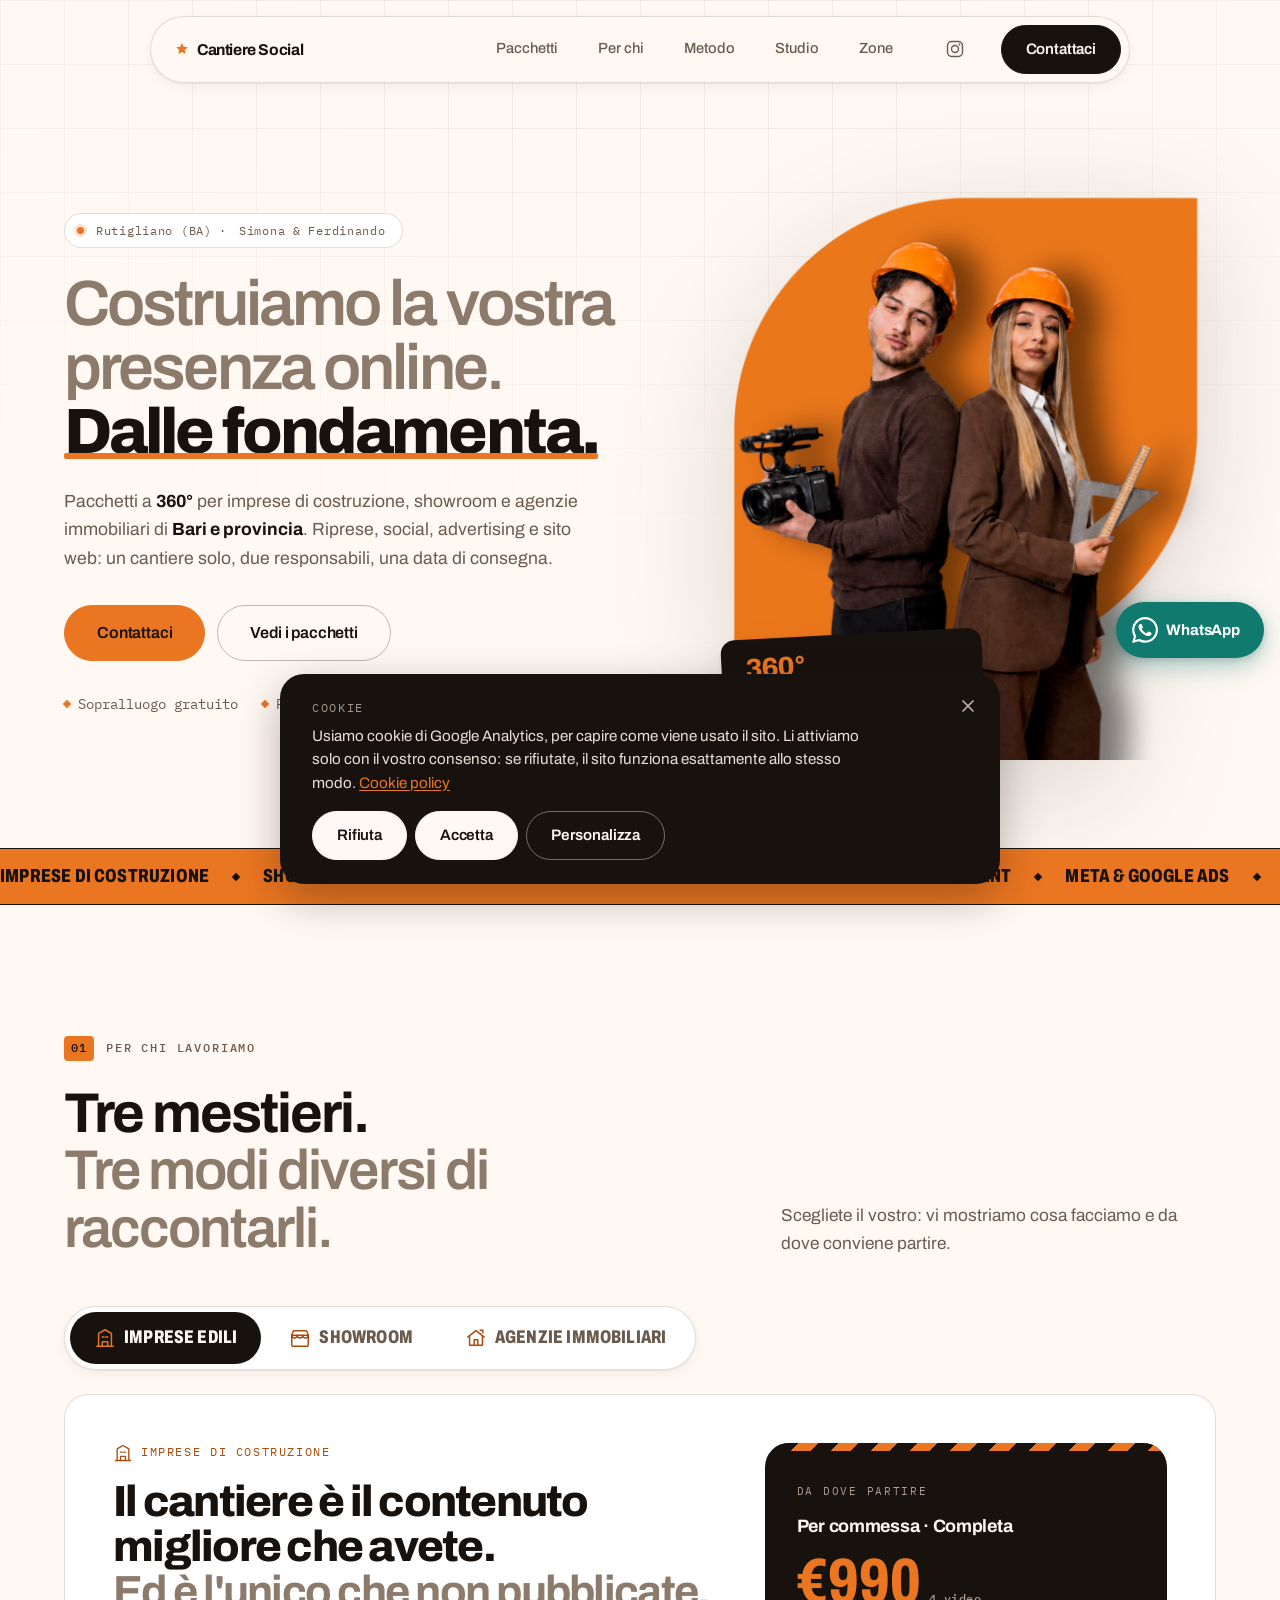
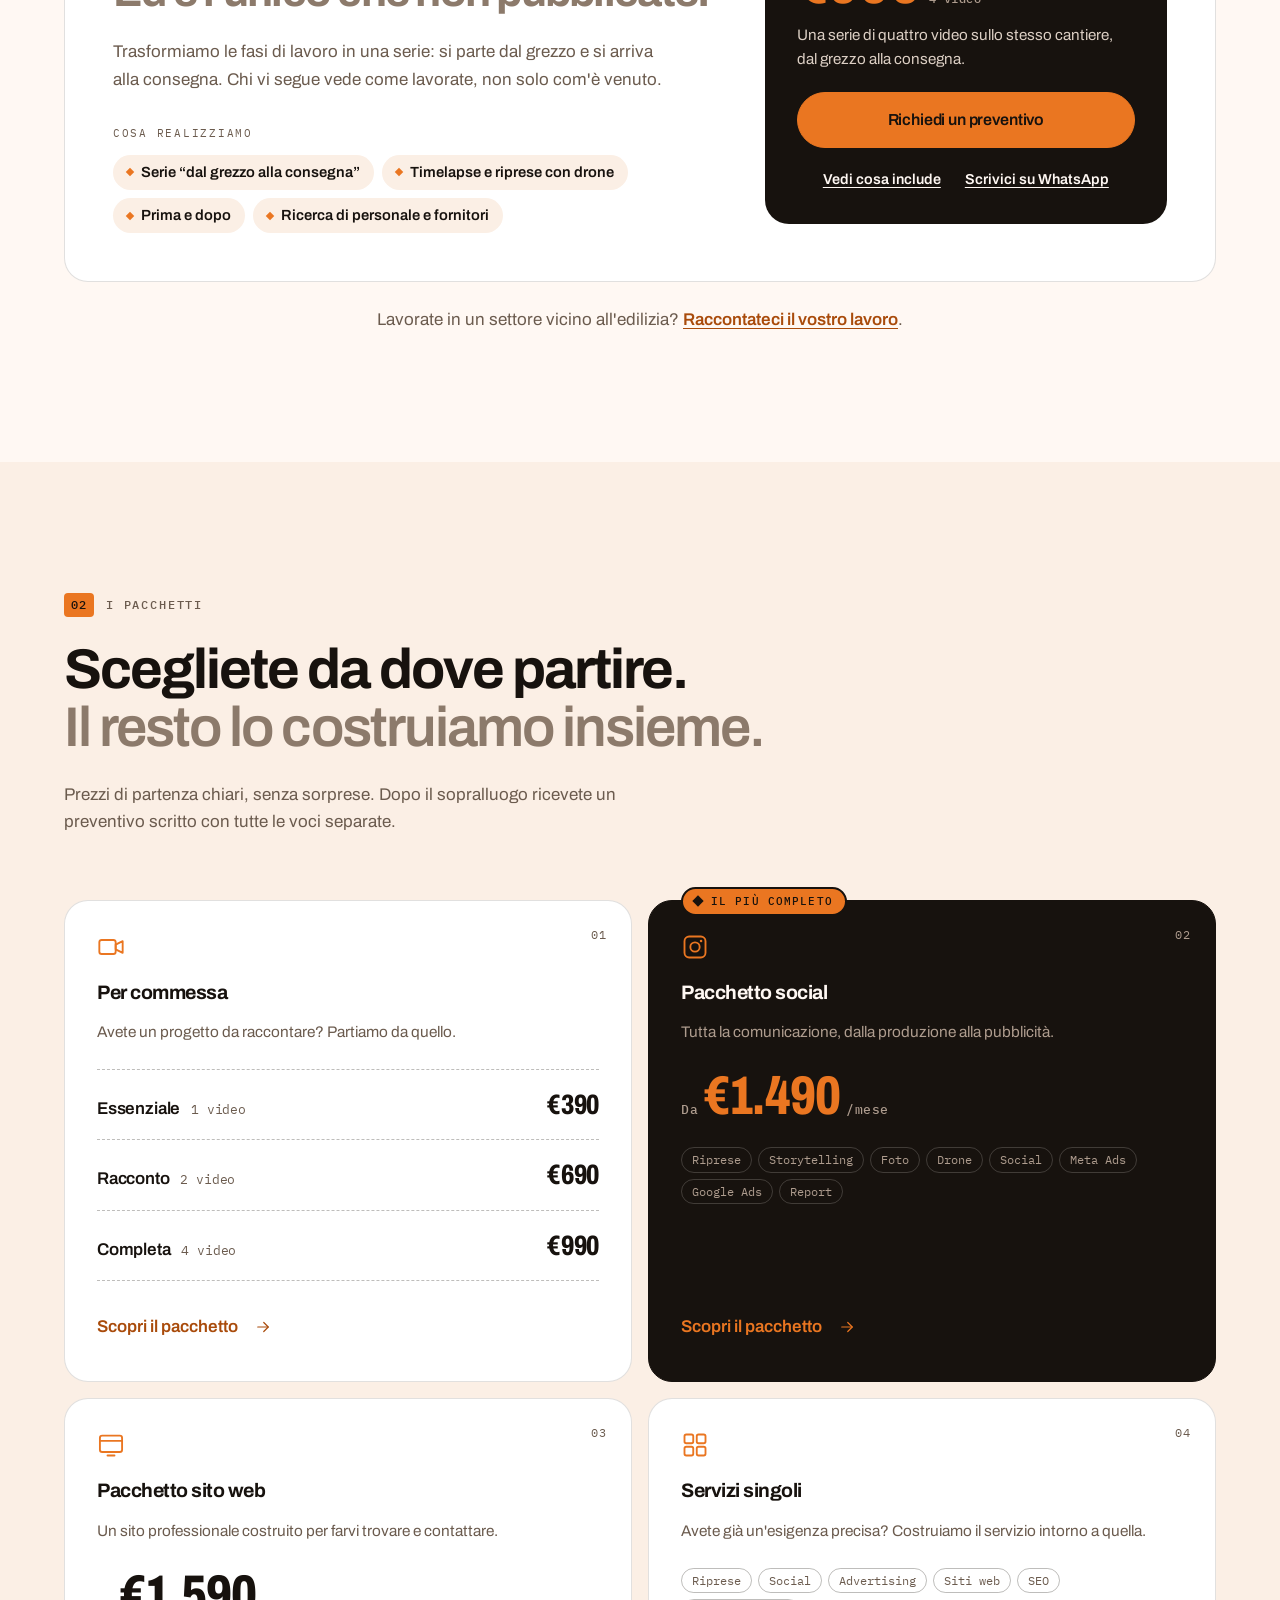
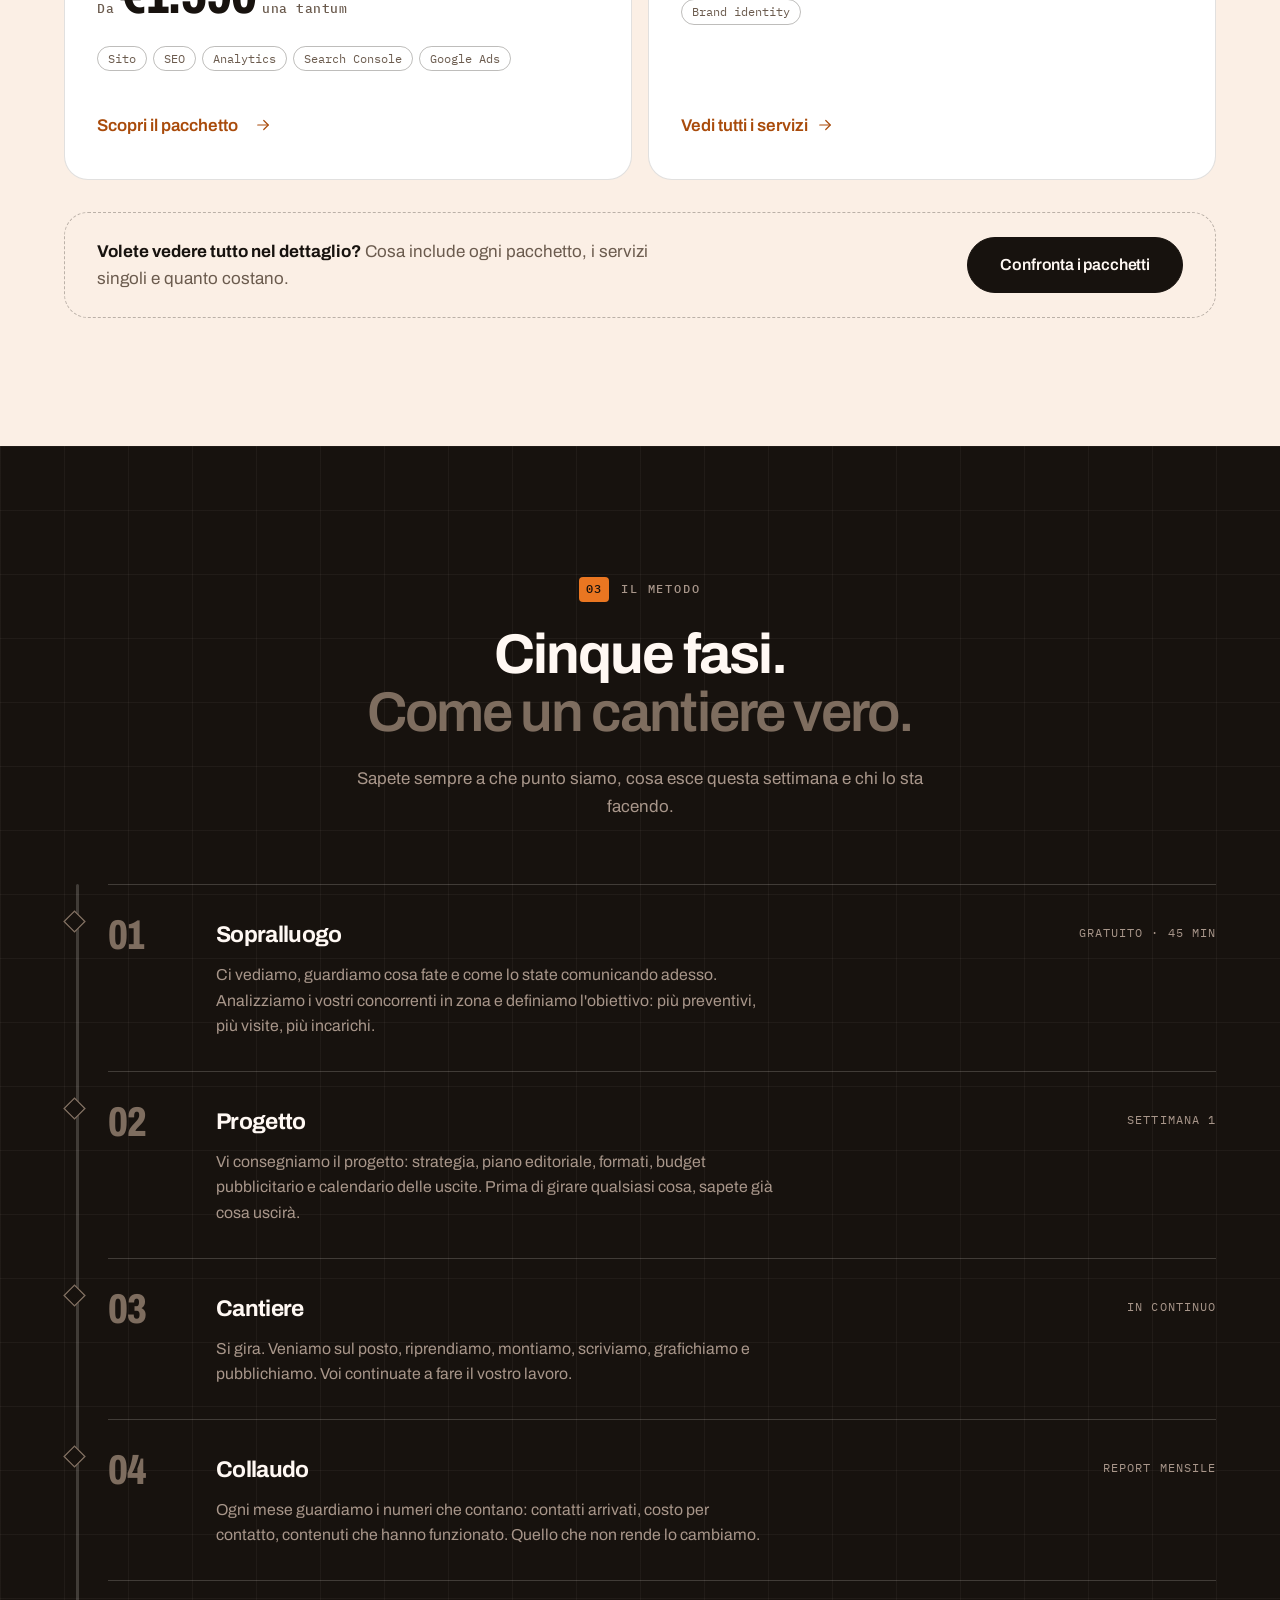
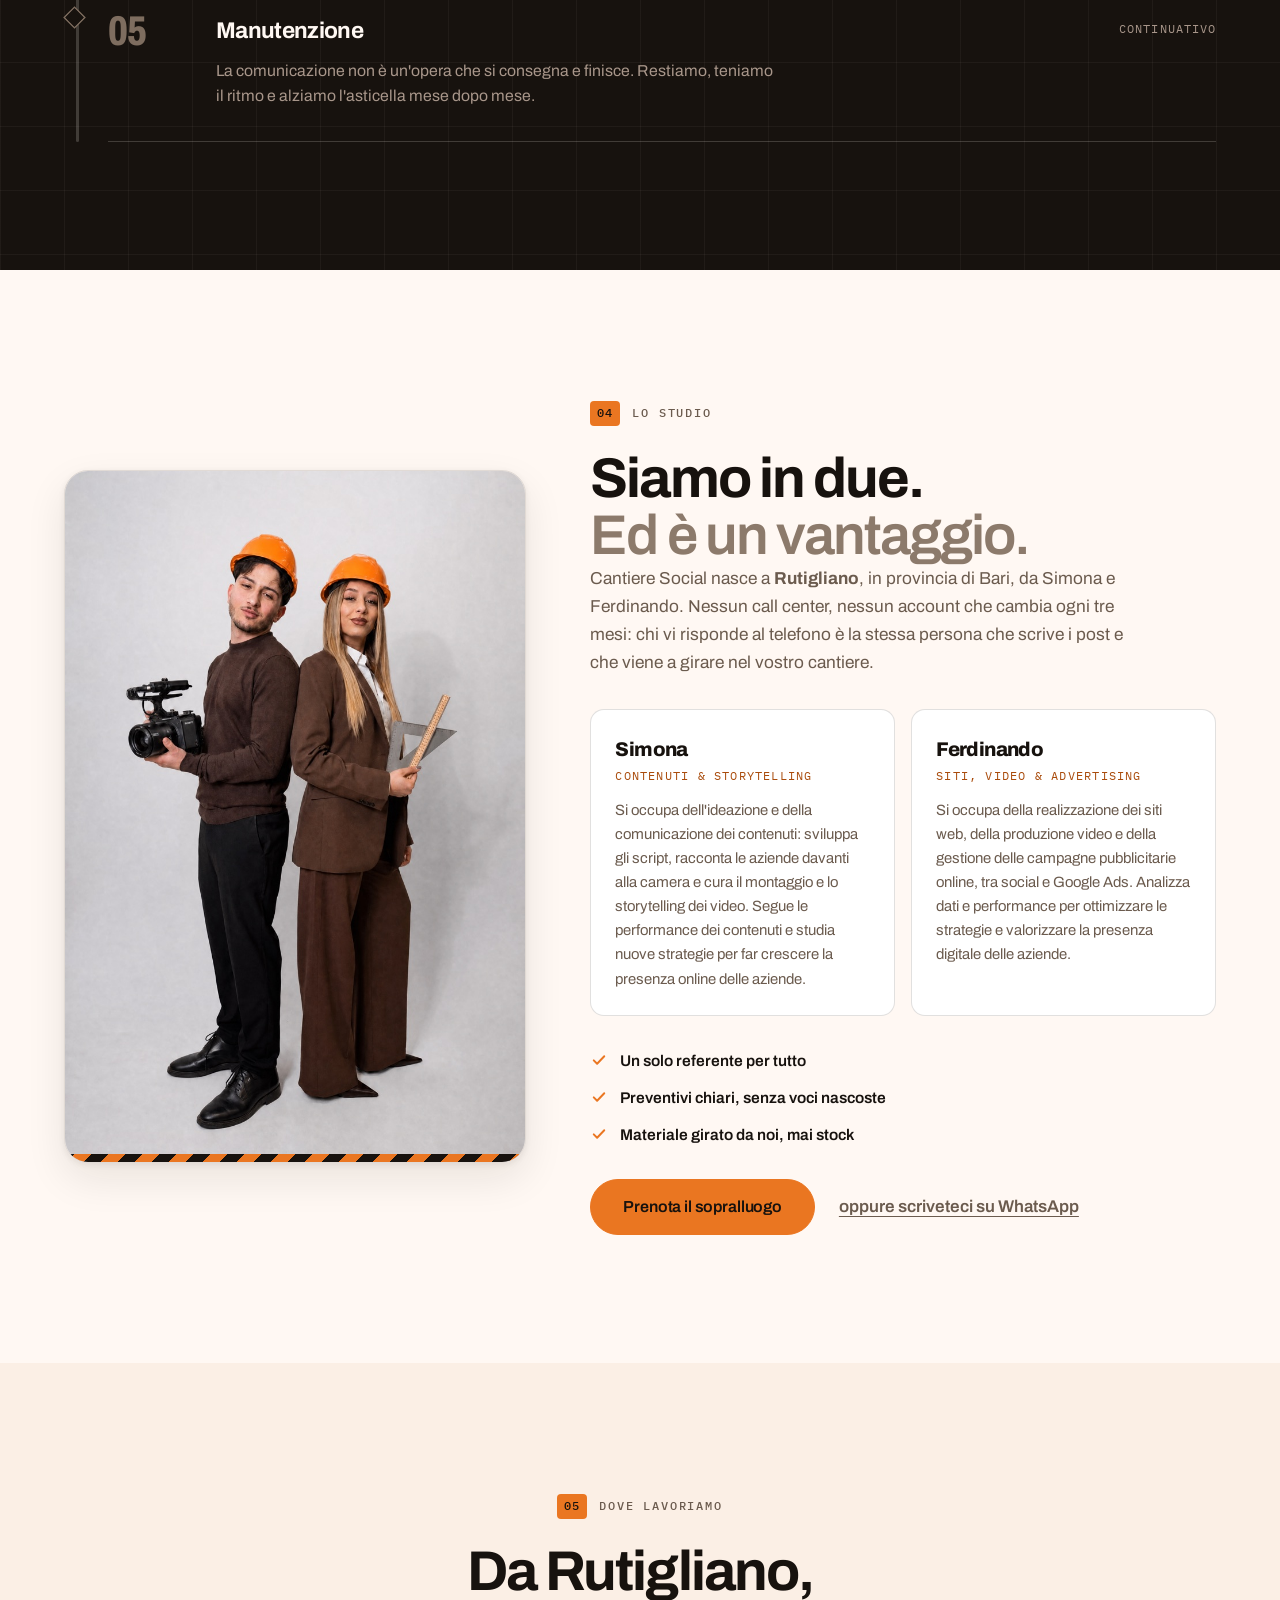
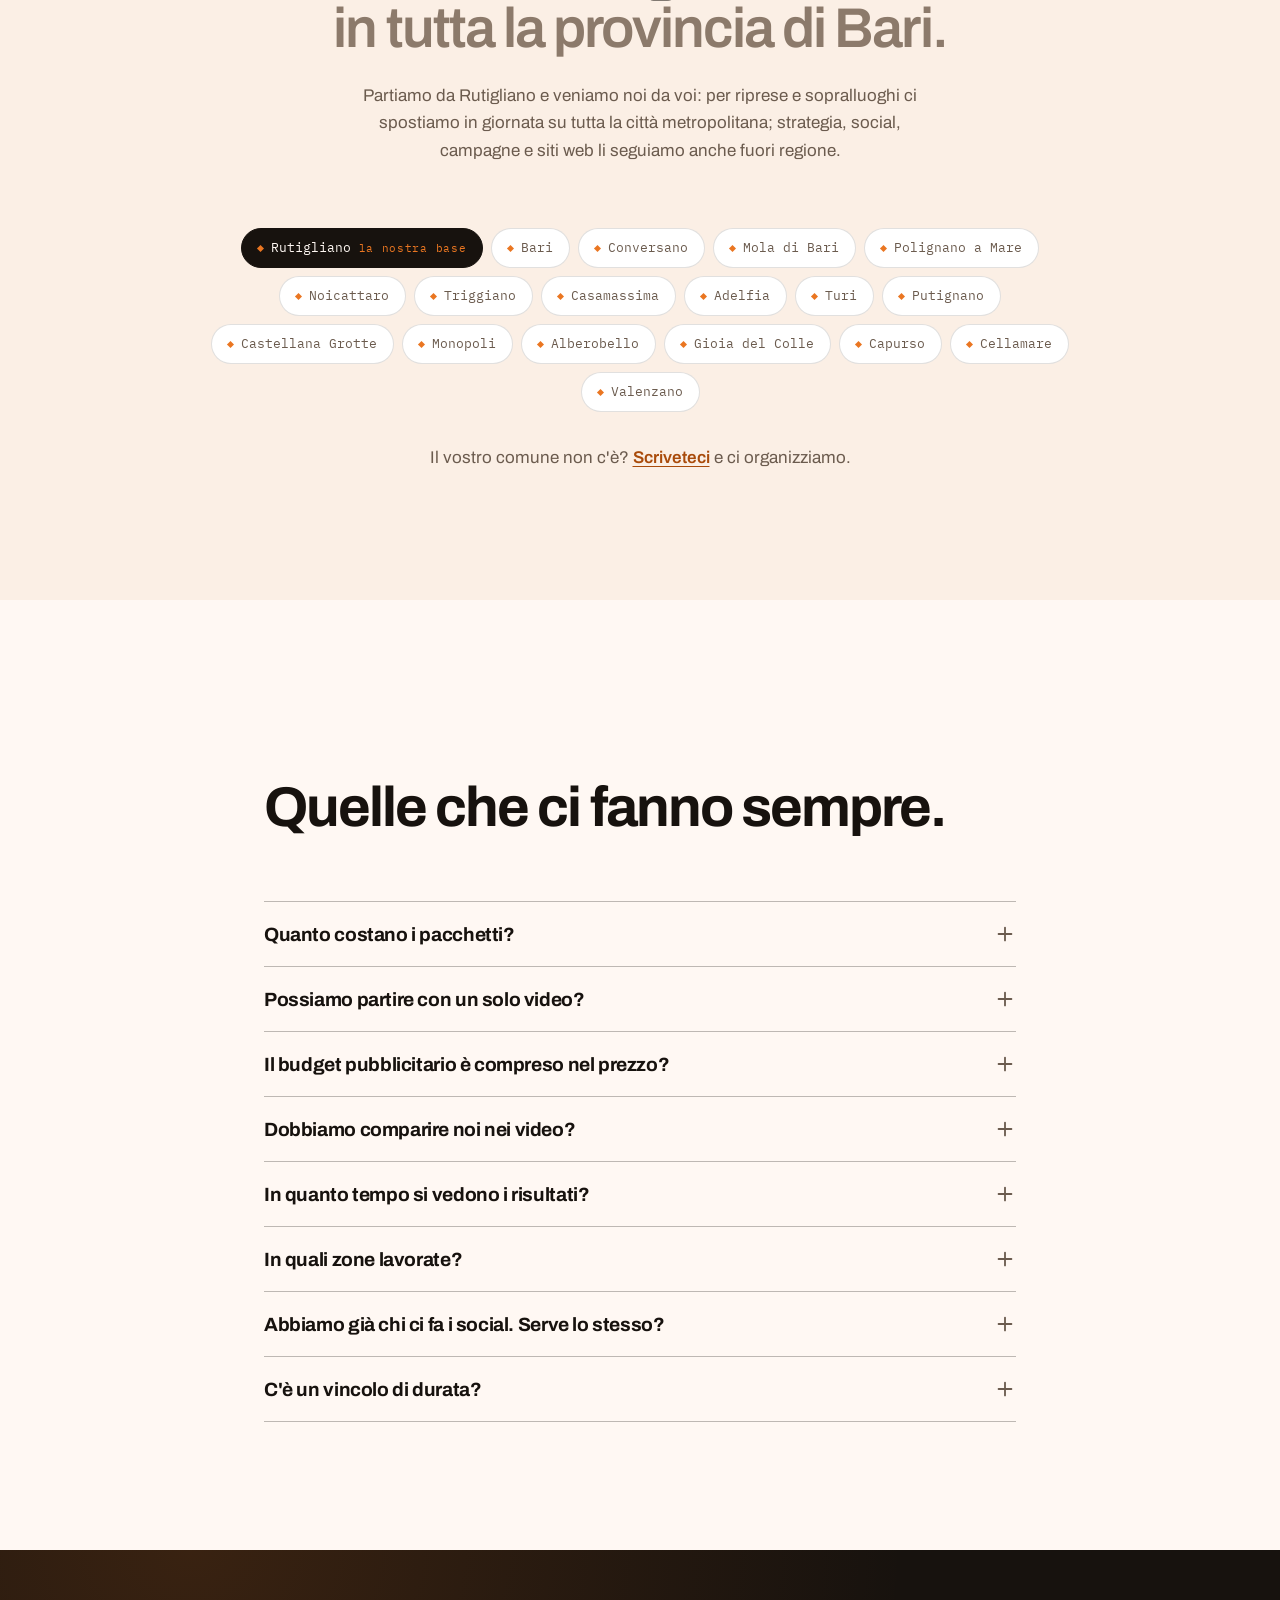
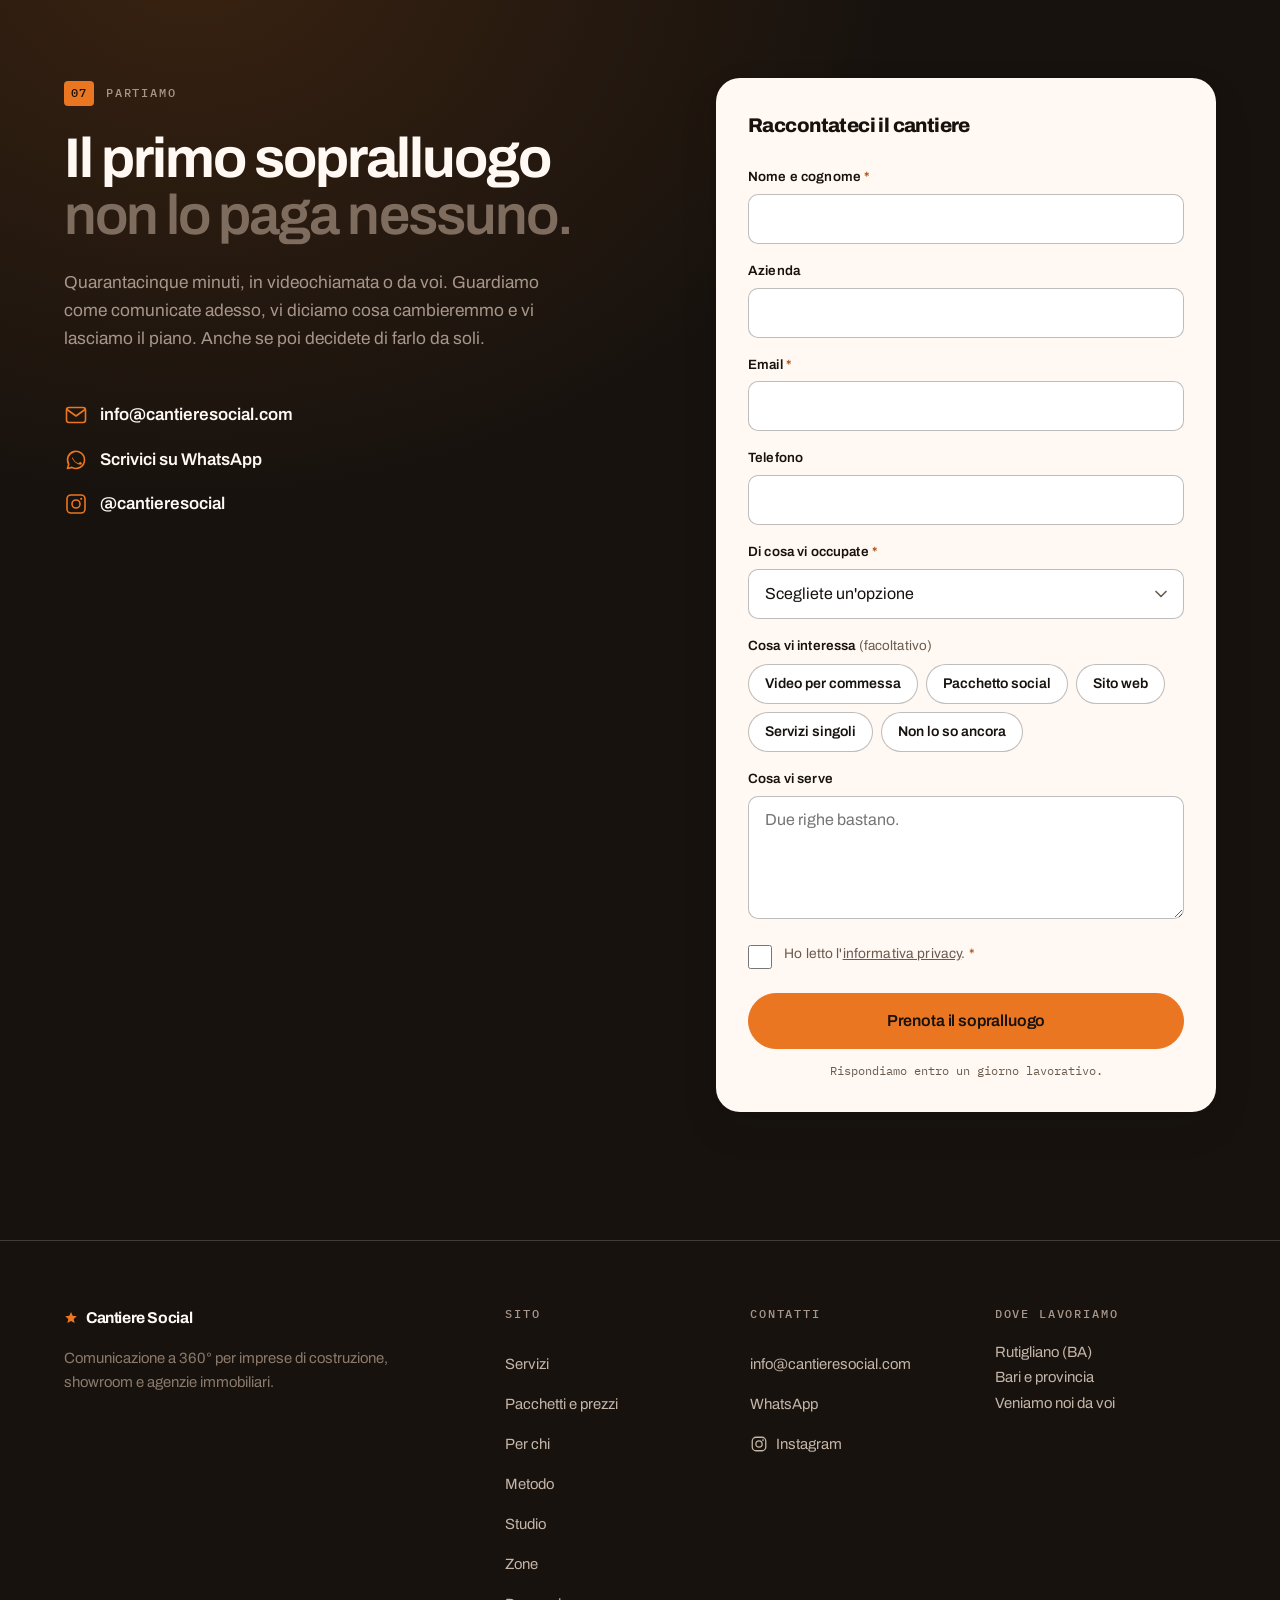
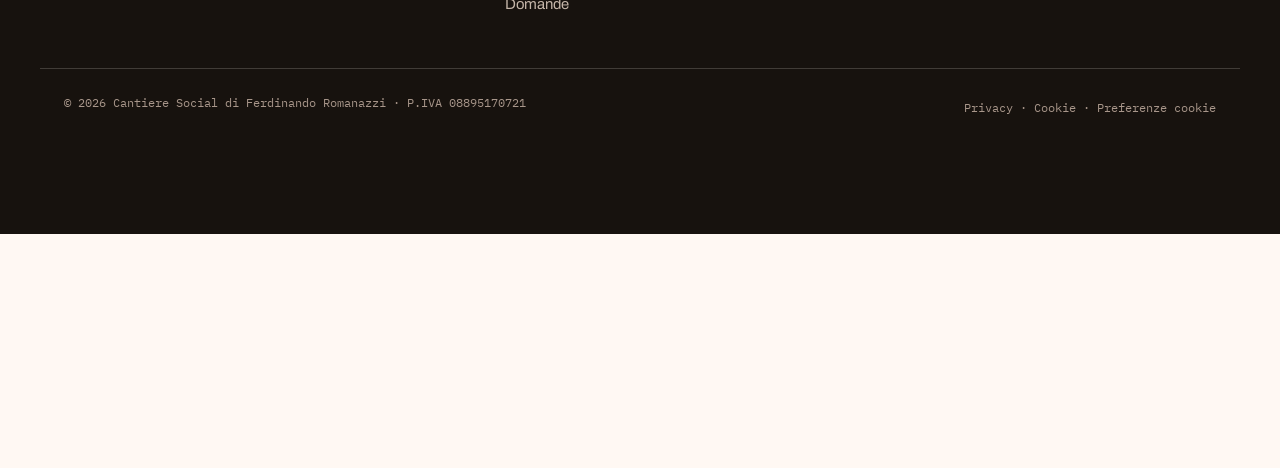
==== index.html @ 3fd4a904 "New sections" ====
<!DOCTYPE html>
<html lang="it">
<head>
<meta charset="utf-8">
<meta name="viewport" content="width=device-width, initial-scale=1">
<title>Cantiere Social — Social e video per edilizia e immobiliare a Bari</title>
<meta name="description" content="Riprese, social, campagne e siti web per imprese edili, showroom e agenzie immobiliari di Bari e provincia. Lo studio di Simona e Ferdinando, a Rutigliano.">
<link rel="canonical" href="https://www.cantieresocial.com/">

<meta name="geo.region" content="IT-BA">
<meta name="geo.placename" content="Rutigliano, Bari">

<meta property="og:type" content="website">
<meta property="og:url" content="https://www.cantieresocial.com/">
<meta property="og:site_name" content="Cantiere Social">
<meta property="og:locale" content="it_IT">
<meta property="og:title" content="Cantiere Social — Social e video per edilizia e immobiliare a Bari">
<meta property="og:description" content="Riprese, social, campagne e siti web per imprese di costruzione, showroom e agenzie immobiliari di Bari e provincia.">
<meta property="og:image" content="https://www.cantieresocial.com/assets/og-cover.png">
<meta property="og:image:width" content="1200">
<meta property="og:image:height" content="630">
<meta property="og:image:alt" content="Simona e Ferdinando di Cantiere Social con caschetto arancione, videocamera e squadra da disegno.">
<meta name="twitter:card" content="summary_large_image">
<meta name="theme-color" content="#EA7621">

<link rel="icon" href="assets/favicon.svg" type="image/svg+xml">
<link rel="apple-touch-icon" href="assets/og-mark.png">

<link rel="preconnect" href="https://fonts.googleapis.com">
<link rel="preconnect" href="https://fonts.gstatic.com" crossorigin>
<link href="https://fonts.googleapis.com/css2?family=Archivo:wdth,wght@62..125,400..800&family=IBM+Plex+Mono:wght@400;500&display=swap" rel="stylesheet">
<!-- ⚠️ Alzate ?v= a ogni modifica di CSS/JS: forza il browser a
     riscaricarli invece di riusare la copia in cache. -->
<link rel="stylesheet" href="styles.css?v=20">

<script>
  /* Attiva l'intro prima del primo paint, così non c'è sfarfallio.
     Chi ha chiesto meno animazioni al sistema operativo la salta del tutto,
     e così chi arriva da un'altra pagina del sito o su un'ancora (#contatti):
     rivedere l'intro a ogni passaggio farebbe solo perdere tempo. */
  (function () {
    try {
      var interno = document.referrer.indexOf(location.origin) === 0;
      if (!matchMedia('(prefers-reduced-motion: reduce)').matches && !location.hash && !interno) {
        document.documentElement.classList.add('intro-on');
      }
    } catch (e) {}
  })();
</script>

<!-- Attività senza sede aperta al pubblico: ci spostiamo presso i clienti.
     Per questo l'indirizzo è indicato solo a livello di comune, senza via
     né coordinate. sameAs: aggiungete Facebook, LinkedIn, TikTok se li avete. -->
<script type="application/ld+json">
{
  "@context": "https://schema.org",
  "@type": "ProfessionalService",
  "@id": "https://www.cantieresocial.com/#studio",
  "name": "Cantiere Social",
  "legalName": "Ferdinando Romanazzi",
  "url": "https://www.cantieresocial.com/",
  "image": "https://www.cantieresocial.com/assets/og-cover.png",
  "logo": "https://www.cantieresocial.com/assets/og-mark.png",
  "description": "Studio di comunicazione a 360° per imprese di costruzione, showroom e agenzie immobiliari di Bari e provincia.",
  "email": "info@cantieresocial.com",
  "telephone": "+39 347 406 8285",
  "vatID": "IT08895170721",
  "priceRange": "€€",
  "address": {
    "@type": "PostalAddress",
    "addressLocality": "Rutigliano",
    "addressRegion": "BA",
    "postalCode": "70018",
    "addressCountry": "IT"
  },
  "areaServed": [
    { "@type": "City", "name": "Rutigliano" },
    { "@type": "City", "name": "Bari" },
    { "@type": "City", "name": "Conversano" },
    { "@type": "City", "name": "Mola di Bari" },
    { "@type": "City", "name": "Polignano a Mare" },
    { "@type": "City", "name": "Noicattaro" },
    { "@type": "City", "name": "Triggiano" },
    { "@type": "City", "name": "Casamassima" },
    { "@type": "City", "name": "Turi" },
    { "@type": "City", "name": "Putignano" },
    { "@type": "City", "name": "Castellana Grotte" },
    { "@type": "City", "name": "Monopoli" },
    { "@type": "AdministrativeArea", "name": "Città metropolitana di Bari" },
    { "@type": "AdministrativeArea", "name": "Puglia" }
  ],
  "founder": [
    { "@type": "Person", "name": "Simona" },
    { "@type": "Person", "name": "Ferdinando" }
  ],
  "sameAs": [
    "https://www.instagram.com/cantieresocial/"
  ],
  "hasOfferCatalog": {
    "@type": "OfferCatalog",
    "name": "Pacchetti",
    "itemListElement": [
      { "@type": "Offer", "itemOffered": { "@type": "Service", "name": "Video per commessa", "serviceType": "Video making" },
        "priceSpecification": { "@type": "PriceSpecification", "minPrice": 390, "priceCurrency": "EUR" } },
      { "@type": "Offer", "itemOffered": { "@type": "Service", "name": "Pacchetto social", "serviceType": "Social media management" },
        "priceSpecification": { "@type": "PriceSpecification", "minPrice": 1490, "priceCurrency": "EUR", "description": "al mese" } },
      { "@type": "Offer", "itemOffered": { "@type": "Service", "name": "Pacchetto sito web", "serviceType": "Web design" },
        "priceSpecification": { "@type": "PriceSpecification", "minPrice": 1590, "priceCurrency": "EUR", "description": "una tantum" } },
      { "@type": "Offer", "itemOffered": { "@type": "Service", "name": "Servizi singoli: riprese, social, advertising, siti web, SEO, brand identity", "serviceType": "Marketing services" } }
    ]
  }
}
</script>

<script type="application/ld+json">
{
  "@context": "https://schema.org",
  "@type": "FAQPage",
  "mainEntity": [
    { "@type": "Question", "name": "Quanto costano i pacchetti?",
      "acceptedAnswer": { "@type": "Answer", "text": "Per commessa si parte da €390 per un video, il pacchetto social parte da €1.490 al mese e il pacchetto sito web da €1.590 una tantum. Il prezzo finale dipende da quante uscite servono e da quanto budget pubblicitario mettete: dopo il sopralluogo consegniamo un preventivo scritto con tutte le voci separate." } },
    { "@type": "Question", "name": "Possiamo partire con un solo video?",
      "acceptedAnswer": { "@type": "Answer", "text": "Sì. Con il pacchetto Per commessa scegliete un progetto e lo raccontiamo con 1, 2 o 4 video, senza abbonamento e senza impegno continuativo. Si parte da €390." } },
    { "@type": "Question", "name": "Il budget pubblicitario è compreso nel prezzo?",
      "acceptedAnswer": { "@type": "Answer", "text": "No, ed è una scelta di trasparenza: il budget per Meta Ads e Google Ads è separato dal nostro compenso e lo decidete voi. Così sapete sempre quanto va in pubblicità e quanto al lavoro di gestione." } },
    { "@type": "Question", "name": "Dobbiamo comparire noi nei video?",
      "acceptedAnswer": { "@type": "Answer", "text": "No, non è necessario. Nei video sarà Simona a parlare, presentare e raccontare la vostra azienda, occupandosi direttamente della parte davanti alla telecamera. Mostrare anche voi, quando possibile, è un grande valore: vedere le persone dietro un'azienda la rende più autentica, riconoscibile e dà un volto al vostro lavoro." } },
    { "@type": "Question", "name": "In quanto tempo si vedono i risultati?",
      "acceptedAnswer": { "@type": "Answer", "text": "Le campagne pubblicitarie portano i primi contatti in poche settimane. La crescita organica del profilo e il posizionamento su Google richiedono più tempo, in genere qualche mese di pubblicazioni costanti." } },
    { "@type": "Question", "name": "In quali zone lavorate?",
      "acceptedAnswer": { "@type": "Answer", "text": "Siamo di Rutigliano e non abbiamo una sede aperta al pubblico: veniamo noi da voi, in cantiere, in showroom o in agenzia, in tutta la città metropolitana di Bari: Conversano, Mola di Bari, Polignano a Mare, Noicattaro, Triggiano, Casamassima, Turi, Putignano, Castellana Grotte, Monopoli. Strategia, social, campagne e siti li gestiamo ovunque." } },
    { "@type": "Question", "name": "Abbiamo già chi ci fa i social. Serve lo stesso?",
      "acceptedAnswer": { "@type": "Answer", "text": "Se funziona, no. Se invece pubblicate senza un piano e senza sapere quanti contatti arrivano da lì, il problema non è chi pubblica: è che manca la regia." } },
    { "@type": "Question", "name": "C'è un vincolo di durata?",
      "acceptedAnswer": { "@type": "Answer", "text": "Per i video su commessa no: si paga il lavoro e finisce lì. Per i pacchetti mensili lavoriamo su periodi minimi di alcuni mesi, perché sotto quella soglia i risultati non sono valutabili e sarebbero soldi buttati. Le condizioni esatte sono scritte nel preventivo, prima di firmare." } }
  ]
}
</script>
</head>
<body>

<!-- ══ INTRO ═════════════════════════════════════════════════════════
     Schermata di apertura. Puramente visiva: il contenuto della pagina
     esiste già sotto, quindi non ostacola né i lettori di schermo né
     l'indicizzazione. Si autodistrugge dopo l'animazione. -->
<div class="intro" id="intro" aria-hidden="true" inert>
  <div class="intro__grid"></div>

  <div class="intro__side"><span id="intro-fill"></span></div>

  <div class="intro__brand">
    <svg viewBox="0 0 24 24" width="16" height="16" aria-hidden="true" focusable="false">
      <path d="M12 1.6l2.9 6.6 7.1.7-5.3 4.8 1.5 7-6.2-3.6-6.2 3.6 1.5-7L2 8.9l7.1-.7z" fill="currentColor"/>
    </svg>
    <span>Cantiere Social</span>
  </div>

  <p class="intro__status">Allestimento del cantiere</p>

  <p class="intro__count"><span id="intro-num">0</span><i>%</i></p>
</div>

<a class="skip-link" href="#main">Vai al contenuto principale</a>

<!-- ══ NAV ═══════════════════════════════════════════════════════════ -->
<header class="nav-wrap">
  <nav class="nav" aria-label="Navigazione principale">
    <a class="nav__brand" href="#top" aria-label="Cantiere Social — home">
      <svg class="nav__star" viewBox="0 0 24 24" width="14" height="14" aria-hidden="true" focusable="false">
        <path d="M12 1.6l2.9 6.6 7.1.7-5.3 4.8 1.5 7-6.2-3.6-6.2 3.6 1.5-7L2 8.9l7.1-.7z" fill="currentColor"/>
      </svg>
      <span>Cantiere Social</span>
    </a>

    <ul class="nav__links">
      <li><a href="/pacchetti">Pacchetti</a></li>
      <li><a href="#settori">Per chi</a></li>
      <li><a href="#metodo">Metodo</a></li>
      <li><a href="#studio">Studio</a></li>
      <li><a href="#zone">Zone</a></li>
    </ul>

    <a class="nav__ig" href="https://www.instagram.com/cantieresocial/" target="_blank" rel="noopener"
       aria-label="Cantiere Social su Instagram (si apre in una nuova scheda)">
      <svg viewBox="0 0 24 24" width="20" height="20" fill="none" stroke="currentColor"
             stroke-width="1.7" stroke-linecap="round" stroke-linejoin="round"
             aria-hidden="true" focusable="false">
        <rect x="3" y="3" width="18" height="18" rx="5"/>
        <circle cx="12" cy="12" r="4.2"/>
        <circle cx="17.3" cy="6.7" r="1.2" fill="currentColor" stroke="none"/>
      </svg>
    </a>

    <a class="btn btn--dark nav__cta" href="#contatti">Contattaci</a>

    <button class="nav__burger" type="button" aria-expanded="false" aria-controls="nav-mobile" aria-label="Apri il menu">
      <span aria-hidden="true"></span><span aria-hidden="true"></span>
    </button>
  </nav>

  <div class="nav-mobile" id="nav-mobile" hidden>
    <a href="/pacchetti">Pacchetti</a>
    <a href="#settori">Per chi</a>
    <a href="#metodo">Metodo</a>
    <a href="#studio">Studio</a>
    <a href="#zone">Zone</a>
    <a href="#faq">Domande</a>
    <a class="link-ig" href="https://www.instagram.com/cantieresocial/" target="_blank" rel="noopener">
      <svg viewBox="0 0 24 24" width="20" height="20" fill="none" stroke="currentColor"
             stroke-width="1.7" stroke-linecap="round" stroke-linejoin="round"
             aria-hidden="true" focusable="false">
        <rect x="3" y="3" width="18" height="18" rx="5"/>
        <circle cx="12" cy="12" r="4.2"/>
        <circle cx="17.3" cy="6.7" r="1.2" fill="currentColor" stroke="none"/>
      </svg>
      Seguici su Instagram
    </a>
    <a class="btn btn--orange" href="#contatti">Contattaci</a>
  </div>
</header>

<main id="main">
<span id="top"></span>

<!-- ══ HERO ══════════════════════════════════════════════════════════ -->
<section class="hero">
  <div class="hero__grid-bg" aria-hidden="true"></div>

  <div class="wrap hero__inner">
    <div class="hero__copy">
      <p class="eyebrow reveal">
        <span class="eyebrow__dot" aria-hidden="true"></span>
        <span class="hide-sm">Rutigliano (BA) ·</span> Simona &amp; Ferdinando
      </p>

      <h1 class="hero__title reveal">
        <span class="muted">Costruiamo la vostra presenza online.</span><br>
        <strong>Dalle fondamenta.</strong>
      </h1>

      <p class="hero__sub reveal">
        Pacchetti a <strong>360°</strong> per imprese di costruzione, showroom e agenzie
        immobiliari di <strong>Bari e provincia</strong>. Riprese, social, advertising
        e sito web: un cantiere solo, due responsabili, una data di consegna.
      </p>

      <div class="hero__actions reveal">
        <a class="btn btn--orange btn--lg" href="#contatti">Contattaci</a>
        <a class="btn btn--ghost btn--lg" href="#servizi">Vedi i pacchetti</a>
      </div>

      <ul class="hero__ticks reveal" role="list">
        <li>Sopralluogo gratuito</li>
        <li>Prezzi chiari, da €390</li>
        <li>Report ogni mese</li>
      </ul>
    </div>

    <div class="hero__media reveal">
      <img src="assets/hero-team.png" alt="Simona e Ferdinando di Cantiere Social, con caschetto arancione, videocamera e squadra da disegno." width="984" height="1200" fetchpriority="high" decoding="async">
      <div class="hero__badge" aria-hidden="true">
        <span class="hero__badge-num">360°</span>
        <span class="hero__badge-lbl">dalla ripresa al contatto</span>
      </div>
    </div>
  </div>
</section>

<!-- ══ TICKER ════════════════════════════════════════════════════════ -->
<div class="ticker" aria-hidden="true">
  <div class="ticker__track">
    <span>Imprese di costruzione</span><i></i>
    <span>Showroom</span><i></i>
    <span>Agenzie immobiliari</span><i></i>
    <span>Video &amp; riprese</span><i></i>
    <span>Social management</span><i></i>
    <span>Meta &amp; Google Ads</span><i></i>
    <span>Siti web</span><i></i>
    <span>Brand identity</span><i></i>
    <span>Imprese di costruzione</span><i></i>
    <span>Showroom</span><i></i>
    <span>Agenzie immobiliari</span><i></i>
    <span>Video &amp; riprese</span><i></i>
    <span>Social management</span><i></i>
    <span>Meta &amp; Google Ads</span><i></i>
    <span>Siti web</span><i></i>
    <span>Brand identity</span><i></i>
  </div>
</div>

<!-- ══ PER CHI LAVORIAMO ═════════════════════════════════════════════
     Schede per settore: chi visita sceglie il proprio mestiere e vede cosa
     facciamo e da dove conviene partire. "Richiedi un preventivo" precompila
     settore e interesse nel modulo (script.js). Senza JavaScript le tre
     schede compaiono una sotto l'altra e le linguette restano nascoste. -->
<section class="section settori" id="settori" aria-labelledby="settori-t">
  <div class="wrap">
    <div class="settori__testa">
      <div>
        <p class="label reveal"><span>01</span> Per chi lavoriamo</p>
        <h2 class="h2 reveal" id="settori-t">Tre mestieri.<br><span class="muted">Tre modi diversi di raccontarli.</span></h2>
      </div>
      <p class="settori__nota reveal">Scegliete il vostro: vi mostriamo cosa facciamo e da dove conviene partire.</p>
    </div>

    <div class="settori__schede reveal" data-settori>
      <div class="settori__tab" role="tablist" aria-label="Di cosa vi occupate" hidden>
        <button type="button" role="tab" id="tab-edile" aria-controls="settore-edile" aria-selected="true"><svg viewBox="0 0 24 24" class="ico" aria-hidden="true" focusable="false"><path d="M3 21h18"/><path d="M5 21V7l7-4 7 4v14"/><path d="M9 21v-5h6v5"/><path d="M9 11h2M13 11h2"/></svg><span>Imprese edili</span></button>
        <button type="button" role="tab" id="tab-showroom" aria-controls="settore-showroom" aria-selected="false" tabindex="-1"><svg viewBox="0 0 24 24" class="ico" aria-hidden="true" focusable="false"><path d="M3 9l1.6-4.5A1 1 0 015.5 4h13a1 1 0 01.9.5L21 9"/><path d="M3 9h18v11a1 1 0 01-1 1H4a1 1 0 01-1-1z"/><path d="M3 9a3 3 0 006 0 3 3 0 006 0 3 3 0 006 0"/></svg><span>Showroom</span></button>
        <button type="button" role="tab" id="tab-immobiliare" aria-controls="settore-immobiliare" aria-selected="false" tabindex="-1"><svg viewBox="0 0 24 24" class="ico" aria-hidden="true" focusable="false"><path d="M3 11l9-7 9 7"/><path d="M5 10v10h14V10"/><path d="M10 20v-6h4v6"/><path d="M16.5 3.5h3v3"/></svg><span>Agenzie immobiliari</span></button>
        <span class="settori__cursore" aria-hidden="true"></span>
      </div>

      <article class="settore" id="settore-edile" role="tabpanel" aria-labelledby="tab-edile" tabindex="0">
        <div class="settore__corpo">
          <p class="settore__chi"><svg viewBox="0 0 24 24" class="ico" aria-hidden="true" focusable="false"><path d="M3 21h18"/><path d="M5 21V7l7-4 7 4v14"/><path d="M9 21v-5h6v5"/><path d="M9 11h2M13 11h2"/></svg>Imprese di costruzione</p>
          <h3 class="settore__claim">Il cantiere è il contenuto migliore che avete. <span>Ed è l'unico che non pubblicate.</span></h3>
          <p class="settore__testo">Trasformiamo le fasi di lavoro in una serie: si parte dal grezzo e si arriva alla consegna. Chi vi segue vede come lavorate, non solo com'è venuto.</p>
          <p class="settore__sub">Cosa realizziamo</p>
          <ul class="settore__formati" role="list"><li>Serie “dal grezzo alla consegna”</li><li>Timelapse e riprese con drone</li><li>Prima e dopo</li><li>Ricerca di personale e fornitori</li></ul>
        </div>

        <div class="settore__partenza">
          <p class="settore__sub">Da dove partire</p>
          <p class="settore__pacchetto">Per commessa · Completa</p>
          <p class="settore__prezzo">€990 <small>4 video</small></p>
          <p class="settore__perche">Una serie di quattro video sullo stesso cantiere, dal grezzo alla consegna.</p>
          <a class="btn btn--orange btn--lg btn--block" href="#contatti" data-settore="Impresa di costruzione" data-interesse="commessa">Richiedi un preventivo</a>
          <p class="settore__altri"><a href="/pacchetti#commessa">Vedi cosa include</a><a href="https://wa.me/393474068285?text=Ciao%20Cantiere%20Social%2C%20ho%20un%27impresa%20edile%20e%20vorrei%20informazioni%20sui%20vostri%20pacchetti." target="_blank" rel="noopener">Scrivici su WhatsApp</a></p>
        </div>
      </article>

      <article class="settore" id="settore-showroom" role="tabpanel" aria-labelledby="tab-showroom" tabindex="0">
        <div class="settore__corpo">
          <p class="settore__chi"><svg viewBox="0 0 24 24" class="ico" aria-hidden="true" focusable="false"><path d="M3 9l1.6-4.5A1 1 0 015.5 4h13a1 1 0 01.9.5L21 9"/><path d="M3 9h18v11a1 1 0 01-1 1H4a1 1 0 01-1-1z"/><path d="M3 9a3 3 0 006 0 3 3 0 006 0 3 3 0 006 0"/></svg>Showroom</p>
          <h3 class="settore__claim">Il problema non è vendere. <span>È farsi trovare.</span></h3>
          <p class="settore__testo">Portiamo online l'esperienza che si vive dentro: materiali, ambientazioni, novità di stagione. Poi mandiamo in showroom le persone giuste della vostra zona.</p>
          <p class="settore__sub">Cosa realizziamo</p>
          <ul class="settore__formati" role="list"><li>Riprese di prodotto e ambientazioni</li><li>Campagne di prossimità</li><li>Eventi e nuove collezioni</li></ul>
        </div>

        <div class="settore__partenza">
          <p class="settore__sub">Da dove partire</p>
          <p class="settore__pacchetto">Pacchetto social</p>
          <p class="settore__prezzo"><small>da</small> €1.490<small>/mese</small></p>
          <p class="settore__perche">Contenuti ogni mese e campagne locali che portano in showroom le persone della vostra zona.</p>
          <a class="btn btn--orange btn--lg btn--block" href="#contatti" data-settore="Showroom" data-interesse="social">Richiedi un preventivo</a>
          <p class="settore__altri"><a href="/pacchetti#social">Vedi cosa include</a><a href="https://wa.me/393474068285?text=Ciao%20Cantiere%20Social%2C%20ho%20uno%20showroom%20e%20vorrei%20informazioni%20sui%20vostri%20pacchetti." target="_blank" rel="noopener">Scrivici su WhatsApp</a></p>
        </div>
      </article>

      <article class="settore" id="settore-immobiliare" role="tabpanel" aria-labelledby="tab-immobiliare" tabindex="0">
        <div class="settore__corpo">
          <p class="settore__chi"><svg viewBox="0 0 24 24" class="ico" aria-hidden="true" focusable="false"><path d="M3 11l9-7 9 7"/><path d="M5 10v10h14V10"/><path d="M10 20v-6h4v6"/><path d="M16.5 3.5h3v3"/></svg>Agenzie immobiliari</p>
          <h3 class="settore__claim">Un immobile raccontato bene <span>si vende prima. Sempre.</span></h3>
          <p class="settore__testo">Video tour, foto curate e schede immobile che rispondono alle domande prima della visita. Meno appuntamenti a vuoto, più visite di chi è davvero interessato.</p>
          <p class="settore__sub">Cosa realizziamo</p>
          <ul class="settore__formati" role="list"><li>Video tour e foto professionali</li><li>Annunci e schede immobile</li><li>Campagne per acquisizione incarichi</li></ul>
        </div>

        <div class="settore__partenza">
          <p class="settore__sub">Da dove partire</p>
          <p class="settore__pacchetto">Per commessa · Essenziale</p>
          <p class="settore__prezzo">€390 <small>a immobile</small></p>
          <p class="settore__perche">Un video per l'immobile da vendere, pronto da pubblicare e sponsorizzare.</p>
          <a class="btn btn--orange btn--lg btn--block" href="#contatti" data-settore="Agenzia immobiliare" data-interesse="commessa">Richiedi un preventivo</a>
          <p class="settore__altri"><a href="/pacchetti#commessa">Vedi cosa include</a><a href="https://wa.me/393474068285?text=Ciao%20Cantiere%20Social%2C%20ho%20un%27agenzia%20immobiliare%20e%20vorrei%20informazioni%20sui%20vostri%20pacchetti." target="_blank" rel="noopener">Scrivici su WhatsApp</a></p>
        </div>
      </article>
    </div>

    <p class="settori__fuori reveal">Lavorate in un settore vicino all'edilizia? <a href="#contatti">Raccontateci il vostro lavoro</a>.</p>
  </div>
</section>

<!-- ══ SERVIZI ═══════════════════════════════════════════════════════ -->
<section class="section services" id="servizi">
  <div class="wrap">
    <div class="sec-head">
      <p class="label reveal"><span>02</span> I pacchetti</p>
      <h2 class="h2 reveal">Scegliete da dove partire.<br><span class="muted">Il resto lo costruiamo insieme.</span></h2>
      <p class="sec-head__note reveal">
        Prezzi di partenza chiari, senza sorprese. Dopo il sopralluogo ricevete un
        preventivo scritto con tutte le voci separate.
      </p>
    </div>

    <!-- I link portano ai dettagli dei pacchetti, nella pagina /pacchetti. -->
    <div class="cards cards--pacchetti">
      <article class="card pack reveal">
        <span class="card__n" aria-hidden="true">01</span>
        <svg viewBox="0 0 24 24" class="ico" aria-hidden="true" focusable="false"><rect x="2" y="6" width="14" height="12" rx="2"/><path d="M16 10l6-3v10l-6-3z"/></svg>
        <h3>Per commessa</h3>
        <p>Avete un progetto da raccontare? Partiamo da quello.</p>
        <dl class="pack__prezzi">
          <div><dt>Essenziale <span class="pack__qta">1 video</span></dt><dd>€390</dd></div>
          <div><dt>Racconto <span class="pack__qta">2 video</span></dt><dd>€690</dd></div>
          <div><dt>Completa <span class="pack__qta">4 video</span></dt><dd>€990</dd></div>
        </dl>
        <a class="pack__link" href="/pacchetti#commessa">Scopri il pacchetto<span class="sr-only"> per commessa</span> <svg viewBox="0 0 24 24" class="ico" aria-hidden="true" focusable="false"><path d="M5 12h14"/><path d="M13 6l6 6-6 6"/></svg></a>
      </article>

      <article class="card pack pack--in-evidenza reveal">
        <p class="pack__badge">Il più completo</p>
        <span class="card__n" aria-hidden="true">02</span>
        <svg viewBox="0 0 24 24" class="ico" aria-hidden="true" focusable="false"><rect x="3" y="3" width="18" height="18" rx="4"/><circle cx="12" cy="12" r="4"/><circle cx="17.2" cy="6.8" r="1.1" fill="currentColor" stroke="none"/></svg>
        <h3>Pacchetto social</h3>
        <p>Tutta la comunicazione, dalla produzione alla pubblicità.</p>
        <p class="pack__prezzo"><span class="pack__da">Da</span> €1.490<span class="pack__per">/mese</span></p>
        <ul class="pack__tag" role="list">
          <li>Riprese</li><li>Storytelling</li><li>Foto</li><li>Drone</li><li>Social</li><li>Meta Ads</li><li>Google Ads</li><li>Report</li>
        </ul>
        <a class="pack__link" href="/pacchetti#social">Scopri il pacchetto<span class="sr-only"> social</span> <svg viewBox="0 0 24 24" class="ico" aria-hidden="true" focusable="false"><path d="M5 12h14"/><path d="M13 6l6 6-6 6"/></svg></a>
      </article>

      <article class="card pack reveal">
        <span class="card__n" aria-hidden="true">03</span>
        <svg viewBox="0 0 24 24" class="ico" aria-hidden="true" focusable="false"><rect x="2.5" y="4" width="19" height="14" rx="2"/><path d="M2.5 8.5h19"/><path d="M9 21h6"/></svg>
        <h3>Pacchetto sito web</h3>
        <p>Un sito professionale costruito per farvi trovare e contattare.</p>
        <p class="pack__prezzo"><span class="pack__da">Da</span> €1.590<span class="pack__per">una tantum</span></p>
        <ul class="pack__tag" role="list">
          <li>Sito</li><li>SEO</li><li>Analytics</li><li>Search Console</li><li>Google Ads</li>
        </ul>
        <a class="pack__link" href="/pacchetti#sito-web">Scopri il pacchetto<span class="sr-only"> sito web</span> <svg viewBox="0 0 24 24" class="ico" aria-hidden="true" focusable="false"><path d="M5 12h14"/><path d="M13 6l6 6-6 6"/></svg></a>
      </article>

      <article class="card pack reveal">
        <span class="card__n" aria-hidden="true">04</span>
        <svg viewBox="0 0 24 24" class="ico" aria-hidden="true" focusable="false"><rect x="3" y="3" width="7.5" height="7.5" rx="1.5"/><rect x="13.5" y="3" width="7.5" height="7.5" rx="1.5"/><rect x="3" y="13.5" width="7.5" height="7.5" rx="1.5"/><rect x="13.5" y="13.5" width="7.5" height="7.5" rx="1.5"/></svg>
        <h3>Servizi singoli</h3>
        <p>Avete già un'esigenza precisa? Costruiamo il servizio intorno a quella.</p>
        <ul class="pack__tag" role="list">
          <li>Riprese</li><li>Social</li><li>Advertising</li><li>Siti web</li><li>SEO</li><li>Brand identity</li>
        </ul>
        <a class="pack__link" href="/pacchetti#servizi-singoli">Vedi tutti i servizi <svg viewBox="0 0 24 24" class="ico" aria-hidden="true" focusable="false"><path d="M5 12h14"/><path d="M13 6l6 6-6 6"/></svg></a>
      </article>
    </div>

    <div class="pack-confronto reveal">
      <p><strong>Volete vedere tutto nel dettaglio?</strong> Cosa include ogni pacchetto, i servizi singoli e quanto costano.</p>
      <a class="btn btn--dark btn--lg" href="/pacchetti">Confronta i pacchetti</a>
    </div>
  </div>
</section>

<!-- ══ METODO ════════════════════════════════════════════════════════ -->
<section class="section method" id="metodo">
  <div class="wrap">
    <div class="sec-head sec-head--center">
      <p class="label label--inv reveal"><span>03</span> Il metodo</p>
      <h2 class="h2 reveal">Cinque fasi.<br><span class="muted-inv">Come un cantiere vero.</span></h2>
      <p class="sec-head__note sec-head__note--inv reveal">
        Sapete sempre a che punto siamo, cosa esce questa settimana e chi lo sta facendo.
      </p>
    </div>

    <!-- Avanzamento lavori: la barra si riempie scorrendo (script.js).
         Senza JavaScript o con meno animazioni, resta piena. -->
    <div class="avanzamento" data-avanzamento>
      <div class="avanzamento__binario" aria-hidden="true"><span></span></div>
    <ol class="phases" role="list">
      <li class="phase reveal">
        <span class="phase__n">01</span>
        <div>
          <h3>Sopralluogo</h3>
          <p>Ci vediamo, guardiamo cosa fate e come lo state comunicando adesso. Analizziamo i vostri concorrenti in zona e definiamo l'obiettivo: più preventivi, più visite, più incarichi.</p>
        </div>
        <span class="phase__meta">gratuito · 45 min</span>
      </li>

      <li class="phase reveal">
        <span class="phase__n">02</span>
        <div>
          <h3>Progetto</h3>
          <p>Vi consegniamo il progetto: strategia, piano editoriale, formati, budget pubblicitario e calendario delle uscite. Prima di girare qualsiasi cosa, sapete già cosa uscirà.</p>
        </div>
        <span class="phase__meta">settimana 1</span>
      </li>

      <li class="phase reveal">
        <span class="phase__n">03</span>
        <div>
          <h3>Cantiere</h3>
          <p>Si gira. Veniamo sul posto, riprendiamo, montiamo, scriviamo, grafichiamo e pubblichiamo. Voi continuate a fare il vostro lavoro.</p>
        </div>
        <span class="phase__meta">in continuo</span>
      </li>

      <li class="phase reveal">
        <span class="phase__n">04</span>
        <div>
          <h3>Collaudo</h3>
          <p>Ogni mese guardiamo i numeri che contano: contatti arrivati, costo per contatto, contenuti che hanno funzionato. Quello che non rende lo cambiamo.</p>
        </div>
        <span class="phase__meta">report mensile</span>
      </li>

      <li class="phase reveal">
        <span class="phase__n">05</span>
        <div>
          <h3>Manutenzione</h3>
          <p>La comunicazione non è un'opera che si consegna e finisce. Restiamo, teniamo il ritmo e alziamo l'asticella mese dopo mese.</p>
        </div>
        <span class="phase__meta">continuativo</span>
      </li>
    </ol>
    </div>
  </div>
</section>

<!-- ══ NUMERI + TESTIMONIANZE — SEZIONE DISATTIVATA ══════════════════
     Nascosta in attesa di numeri e testimonianze reali.

     PER RIATTIVARLA:
       1. togliete la riga "INIZIO BLOCCO" qui sotto e la riga "FINE BLOCCO"
       2. compilate i quattro numeri e le due testimonianze
       3. rinumerate le etichette successive: 04→05, 05→06, 06→07, 07→08
     ═══════════════════════════════════════════════════════════════════ -->
<!-- INIZIO BLOCCO DISATTIVATO
<section class="section proof">
  <div class="wrap">
    <div class="sec-head">
      <p class="label reveal"><span>04</span> I risultati</p>
      <h2 class="h2 reveal">I numeri li portiamo noi.<br><span class="muted">Le parole le lasciamo a loro.</span></h2>
    </div>

    <dl class="stats">
      <div class="stat reveal">
        <dt>Progetti seguiti</dt>
        <dd data-todo>—</dd>
      </div>
      <div class="stat reveal">
        <dt>Contatti generati</dt>
        <dd data-todo>—</dd>
      </div>
      <div class="stat reveal">
        <dt>Visualizzazioni</dt>
        <dd data-todo>—</dd>
      </div>
      <div class="stat reveal">
        <dt>Clienti attivi</dt>
        <dd data-todo>—</dd>
      </div>
    </dl>

    <div class="quotes">
      <figure class="quote reveal">
        <blockquote>Testimonianza da inserire: che problema avevano prima, cosa è cambiato dopo, con un numero se possibile.</blockquote>
        <figcaption><strong>Nome Cognome</strong><span>Ruolo · Nome azienda</span></figcaption>
      </figure>
      <figure class="quote reveal">
        <blockquote>Testimonianza da inserire: che problema avevano prima, cosa è cambiato dopo, con un numero se possibile.</blockquote>
        <figcaption><strong>Nome Cognome</strong><span>Ruolo · Nome azienda</span></figcaption>
      </figure>
    </div>
  </div>
</section>
FINE BLOCCO DISATTIVATO -->

<!-- ══ STUDIO ════════════════════════════════════════════════════════ -->
<section class="section studio" id="studio">
  <div class="wrap studio__inner">
    <figure class="studio__media reveal">
      <img src="assets/team-studio.jpg" alt="Simona e Ferdinando in studio, schiena contro schiena, con caschetto arancione." width="800" height="1200" loading="lazy" decoding="async">
    </figure>

    <div class="studio__copy">
      <p class="label reveal"><span>04</span> Lo studio</p>
      <h2 class="h2 reveal">Siamo in due.<br><span class="muted">Ed è un vantaggio.</span></h2>

      <p class="studio__lead reveal">
        Cantiere Social nasce a <strong>Rutigliano</strong>, in provincia di Bari, da
        Simona e Ferdinando. Nessun call center, nessun account che cambia ogni tre
        mesi: chi vi risponde al telefono è la stessa persona che scrive i post e che
        viene a girare nel vostro cantiere.
      </p>

      <div class="people">
        <article class="person reveal">
          <h3>Simona</h3>
          <p class="person__role">Contenuti &amp; storytelling</p>
          <p>Si occupa dell'ideazione e della comunicazione dei contenuti: sviluppa gli script, racconta le aziende davanti alla camera e cura il montaggio e lo storytelling dei video. Segue le performance dei contenuti e studia nuove strategie per far crescere la presenza online delle aziende.</p>
        </article>
        <article class="person reveal">
          <h3>Ferdinando</h3>
          <p class="person__role">Siti, video &amp; advertising</p>
          <p>Si occupa della realizzazione dei siti web, della produzione video e della gestione delle campagne pubblicitarie online, tra social e Google Ads. Analizza dati e performance per ottimizzare le strategie e valorizzare la presenza digitale delle aziende.</p>
        </article>
      </div>

      <ul class="studio__values reveal" role="list">
        <li>Un solo referente per tutto</li>
        <li>Preventivi chiari, senza voci nascoste</li>
        <li>Materiale girato da noi, mai stock</li>
      </ul>

      <div class="studio__azioni reveal">
        <a class="btn btn--orange btn--lg" href="#contatti">Prenota il sopralluogo</a>
        <a class="studio__wa" href="https://wa.me/393474068285" target="_blank" rel="noopener">oppure scriveteci su WhatsApp</a>
      </div>
    </div>
  </div>
</section>

<!-- ══ ZONE SERVITE (SEO locale) ═════════════════════════════════════ -->
<section class="section zone" id="zone">
  <div class="wrap">
    <div class="sec-head sec-head--center">
      <p class="label reveal"><span>05</span> Dove lavoriamo</p>
      <h2 class="h2 reveal">Da Rutigliano,<br><span class="muted">in tutta la provincia di Bari.</span></h2>
      <p class="sec-head__note reveal">
        Partiamo da Rutigliano e veniamo noi da voi: per riprese e sopralluoghi
        ci spostiamo in giornata su tutta la città metropolitana; strategia, social, campagne e siti web li seguiamo
        anche fuori regione.
      </p>
    </div>

    <ul class="zone__list reveal" role="list">
      <li class="is-base">Rutigliano <small>la nostra base</small></li><li>Bari</li><li>Conversano</li><li>Mola di Bari</li>
      <li>Polignano a Mare</li><li>Noicattaro</li><li>Triggiano</li>
      <li>Casamassima</li><li>Adelfia</li><li>Turi</li><li>Putignano</li>
      <li>Castellana Grotte</li><li>Monopoli</li><li>Alberobello</li>
      <li>Gioia del Colle</li><li>Capurso</li><li>Cellamare</li><li>Valenzano</li>
    </ul>

    <p class="zone__nota reveal">Il vostro comune non c'è? <a href="https://wa.me/393474068285?text=Ciao%20Cantiere%20Social%2C%20vorrei%20sapere%20se%20lavorate%20anche%20nel%20mio%20comune." target="_blank" rel="noopener">Scriveteci</a> e ci organizziamo.</p>
  </div>
</section>

<!-- ══ FAQ ═══════════════════════════════════════════════════════════ -->
<section class="section faq" id="faq">
  <div class="wrap wrap--narrow">
    <div class="sec-head">
      <p class="label reveal"><span>06</span> Domande</p>
      <h2 class="h2 reveal">Quelle che ci fanno sempre.</h2>
    </div>

    <div class="acc">
      <details class="acc__item reveal">
        <summary>Quanto costano i pacchetti?</summary>
        <div class="acc__body"><p>Per commessa si parte da <strong>€390</strong> per un video, il pacchetto social parte da <strong>€1.490 al mese</strong> e il pacchetto sito web da <strong>€1.590 una tantum</strong>. Il prezzo finale dipende da quante uscite servono e da quanto budget pubblicitario mettete: dopo il sopralluogo vi consegniamo un preventivo scritto con tutte le voci separate: sapete esattamente cosa pagate e perché. Nessun costo compare dopo la firma. <a href="/pacchetti">Vedi tutti i prezzi</a>.</p></div>
      </details>

      <details class="acc__item reveal">
        <summary>Possiamo partire con un solo video?</summary>
        <div class="acc__body"><p><strong>Sì.</strong> Con il pacchetto <strong>Per commessa</strong> scegliete un progetto e lo raccontiamo con 1, 2 o 4 video, senza abbonamento e senza impegno continuativo. Si parte da €390. <a href="/pacchetti#commessa">Vedi i tagli per commessa</a>.</p></div>
      </details>

      <details class="acc__item reveal">
        <summary>Il budget pubblicitario è compreso nel prezzo?</summary>
        <div class="acc__body"><p><strong>No, ed è una scelta di trasparenza:</strong> il budget per Meta Ads e Google Ads è separato dal nostro compenso e lo decidete voi. Così sapete sempre quanto va in pubblicità e quanto al lavoro di gestione.</p></div>
      </details>

      <details class="acc__item reveal">
        <summary>Dobbiamo comparire noi nei video?</summary>
        <div class="acc__body"><p><strong>No, non è necessario.</strong>

          <br>Nei video sarà Simona a parlare, presentare e raccontare la vostra azienda, occupandosi direttamente della parte davanti alla telecamera.

          Mostrare anche voi, quando possibile, è un grande valore: vedere le persone dietro un'azienda la rende più autentica, riconoscibile e dà un volto al vostro lavoro.
</p></div>
      </details>

      <details class="acc__item reveal">
        <summary>In quanto tempo si vedono i risultati?</summary>
        <div class="acc__body"><p>Le campagne pubblicitarie portano i primi contatti in poche settimane. La crescita organica del profilo e il posizionamento su Google richiedono più tempo, in genere qualche mese di pubblicazioni costanti. Al primo incontro vi diciamo cosa è realistico aspettarsi nel vostro caso, senza promesse gonfiate.</p></div>
      </details>

      <details class="acc__item reveal">
        <summary>In quali zone lavorate?</summary>
        <div class="acc__body"><p>Siamo di <strong>Rutigliano</strong> e non abbiamo una sede aperta al pubblico: veniamo noi da voi, in cantiere, in showroom o in agenzia, in tutta la città metropolitana di Bari: Conversano, Mola di Bari, Polignano a Mare, Noicattaro, Triggiano, Casamassima, Turi, Putignano, Castellana Grotte, Monopoli e i comuni vicini. Strategia, social, campagne e sito web li gestiamo ovunque, anche fuori regione. Scriveteci dove siete e vi diciamo subito come organizzarci.</p></div>
      </details>

      <details class="acc__item reveal">
        <summary>Abbiamo già chi ci fa i social. Serve lo stesso?</summary>
        <div class="acc__body"><p>Se funziona, no. Se invece pubblicate senza un piano e senza sapere quanti contatti arrivano da lì, il problema non è chi pubblica: è che manca la regia. Nel sopralluogo guardiamo quello che avete già e vi diciamo onestamente se conviene cambiare o solo sistemare.</p></div>
      </details>

      <details class="acc__item reveal">
        <summary>C'è un vincolo di durata?</summary>
        <div class="acc__body"><p><strong>Per i video su commessa no:</strong> si paga il lavoro e finisce lì. Per i pacchetti mensili lavoriamo su periodi minimi di alcuni mesi, perché sotto quella soglia i risultati non sono valutabili e sarebbero soldi buttati. Le condizioni esatte sono scritte nel preventivo, prima di firmare.</p></div>
      </details>
    </div>
  </div>
</section>

<!-- ══ CTA / CONTATTI ════════════════════════════════════════════════ -->
<section class="section cta" id="contatti">
  <div class="wrap cta__inner">
    <div class="cta__copy">
      <p class="label label--inv reveal"><span>07</span> Partiamo</p>
      <h2 class="h2 reveal">Il primo sopralluogo<br><span class="muted-inv">non lo paga nessuno.</span></h2>
      <p class="cta__lead reveal">
        Quarantacinque minuti, in videochiamata o da voi. Guardiamo come
        comunicate adesso, vi diciamo cosa cambieremmo e vi lasciamo il piano.
        Anche se poi decidete di farlo da soli.
      </p>

      <ul class="cta__direct reveal" role="list">
        <li>
          <svg viewBox="0 0 24 24" class="ico" aria-hidden="true" focusable="false"><rect x="2.5" y="4.5" width="19" height="15" rx="2.5"/><path d="M3 6.5l9 6.5 9-6.5"/></svg>
          <a href="mailto:info@cantieresocial.com">info@cantieresocial.com</a>
        </li>
        <li>
          <svg viewBox="0 0 24 24" class="ico" aria-hidden="true" focusable="false"><path d="M20.5 12a8.5 8.5 0 01-12.6 7.4L3.5 20.5l1.2-4.3A8.5 8.5 0 1120.5 12z"/><path d="M8.8 9.2c.3 2.6 3.4 5.7 6 6l1.2-1.4 2 1.1-.6 1.6c-2.6.9-7.9-2.6-9.4-6.6l1.5-.9z" fill="currentColor" stroke="none"/></svg>
          <a href="https://wa.me/393474068285" target="_blank" rel="noopener">Scrivici su WhatsApp</a>
        </li>
        <li>
          <svg viewBox="0 0 24 24" class="ico" aria-hidden="true" focusable="false"><rect x="3" y="3" width="18" height="18" rx="4"/><circle cx="12" cy="12" r="4"/><circle cx="17.2" cy="6.8" r="1.1" fill="currentColor" stroke="none"/></svg>
          <a href="https://www.instagram.com/cantieresocial/" target="_blank" rel="noopener">@cantieresocial</a>
        </li>
      </ul>
    </div>

    <!-- L'invio è gestito da script.js verso /api/contact (funzione Vercel). -->
    <form class="form reveal" id="form-contatto" novalidate>
      <p class="form__title">Raccontateci il cantiere</p>

      <!-- Trappola anti-spam: nascosta agli umani e ai lettori di schermo,
           esclusa dalla tastiera. Se arriva compilata, è un bot. -->
      <div class="honeypot" aria-hidden="true">
        <label for="f-website">Non compilare questo campo</label>
        <input id="f-website" name="website" type="text" tabindex="-1" autocomplete="off">
      </div>

      <div class="field">
        <label for="f-nome">Nome e cognome <span aria-hidden="true">*</span></label>
        <input id="f-nome" name="nome" type="text" autocomplete="name" required>
        <p class="field__err" id="err-nome" hidden></p>
      </div>

      <div class="field">
        <label for="f-azienda">Azienda</label>
        <input id="f-azienda" name="azienda" type="text" autocomplete="organization">
      </div>

      <div class="field">
        <label for="f-email">Email <span aria-hidden="true">*</span></label>
        <input id="f-email" name="email" type="email" autocomplete="email" required>
        <p class="field__err" id="err-email" hidden></p>
      </div>

      <div class="field">
        <label for="f-tel">Telefono</label>
        <input id="f-tel" name="telefono" type="tel" autocomplete="tel" inputmode="tel">
      </div>

      <div class="field">
        <label for="f-settore">Di cosa vi occupate <span aria-hidden="true">*</span></label>
        <select id="f-settore" name="settore" required>
          <option value="">Scegliete un'opzione</option>
          <option>Impresa di costruzione</option>
          <option>Showroom</option>
          <option>Agenzia immobiliare</option>
          <option>Altro</option>
        </select>
        <p class="field__err" id="err-settore" hidden></p>
      </div>

      <!-- Scelte rapide: scrivono "Mi interessa: …" in cima al messaggio (script.js).
           Nascoste senza JavaScript, dove non funzionerebbero. -->
      <fieldset class="interessi" hidden>
        <legend>Cosa vi interessa <span>(facoltativo)</span></legend>
        <div class="interessi__scelte">
          <button type="button" class="interessi__scelta" aria-pressed="false" data-interesse="commessa">Video per commessa</button>
          <button type="button" class="interessi__scelta" aria-pressed="false" data-interesse="social">Pacchetto social</button>
          <button type="button" class="interessi__scelta" aria-pressed="false" data-interesse="sito">Sito web</button>
          <button type="button" class="interessi__scelta" aria-pressed="false" data-interesse="singoli">Servizi singoli</button>
          <button type="button" class="interessi__scelta" aria-pressed="false" data-interesse="consiglio">Non lo so ancora</button>
        </div>
      </fieldset>

      <div class="field">
        <label for="f-msg">Cosa vi serve</label>
        <textarea id="f-msg" name="messaggio" rows="4" placeholder="Due righe bastano."></textarea>
      </div>

      <div class="field field--check">
        <input id="f-privacy" name="privacy" type="checkbox" required>
        <label for="f-privacy">Ho letto l'<a href="/privacy" target="_blank" rel="noopener">informativa privacy</a>. <span aria-hidden="true">*</span></label>
        <p class="field__err" id="err-privacy" hidden></p>
      </div>

      <button class="btn btn--orange btn--lg btn--block" type="submit">Prenota il sopralluogo</button>
      <p class="form__note">Rispondiamo entro un giorno lavorativo.</p>
      <p class="form__status" id="form-status" role="status" aria-live="polite"></p>
    </form>
  </div>
</section>

</main>

<!-- ══ FOOTER ════════════════════════════════════════════════════════ -->
<footer class="footer">
  <div class="wrap footer__inner">
    <div class="footer__brand">
      <a class="nav__brand" href="#top">
        <svg class="nav__star" viewBox="0 0 24 24" width="14" height="14" aria-hidden="true" focusable="false">
          <path d="M12 1.6l2.9 6.6 7.1.7-5.3 4.8 1.5 7-6.2-3.6-6.2 3.6 1.5-7L2 8.9l7.1-.7z" fill="currentColor"/>
        </svg>
        <span>Cantiere Social</span>
      </a>
      <p>Comunicazione a 360° per imprese di costruzione, showroom e agenzie immobiliari.</p>
    </div>

    <nav class="footer__nav" aria-label="Navigazione footer">
      <h2>Sito</h2>
      <a href="#servizi">Servizi</a>
      <a href="/pacchetti">Pacchetti e prezzi</a>
      <a href="#settori">Per chi</a>
      <a href="#metodo">Metodo</a>
      <a href="#studio">Studio</a>
      <a href="#zone">Zone</a>
      <a href="#faq">Domande</a>
    </nav>

    <div class="footer__contact">
      <h2>Contatti</h2>
      <a href="mailto:info@cantieresocial.com">info@cantieresocial.com</a>
      <a href="https://wa.me/393474068285" target="_blank" rel="noopener">WhatsApp</a>
      <a class="link-ig" href="https://www.instagram.com/cantieresocial/" target="_blank" rel="noopener">
        <svg viewBox="0 0 24 24" width="18" height="18" fill="none" stroke="currentColor"
               stroke-width="1.7" stroke-linecap="round" stroke-linejoin="round"
               aria-hidden="true" focusable="false">
          <rect x="3" y="3" width="18" height="18" rx="5"/>
          <circle cx="12" cy="12" r="4.2"/>
          <circle cx="17.3" cy="6.7" r="1.2" fill="currentColor" stroke="none"/>
        </svg>
        Instagram
      </a>
    </div>

    <div class="footer__where">
      <h2>Dove lavoriamo</h2>
      <p>Rutigliano (BA)<br>Bari e provincia<br>Veniamo noi da voi</p>
    </div>
  </div>

  <div class="wrap footer__bottom">
    <p>© <span id="year">2026</span> Cantiere Social di Ferdinando Romanazzi · P.IVA 08895170721</p>
    <p><a href="/privacy">Privacy</a> · <a href="/cookie">Cookie</a><span data-consenso-sep hidden> · <button type="button" class="link-btn" data-consenso-apri hidden>Preferenze cookie</button></span></p>
  </div>
</footer>

<script src="script.js?v=20" defer></script>

<!-- Banner cookie e tag Google Ads. Resta inattivo finché in consenso.js
     non è compilato GOOGLE_ADS_ID (vedi LEGGIMI.md). -->
<script src="consenso.js" defer></script>

<!-- Vercel Web Analytics — versione per siti statici (niente React/npm).
     Va abilitato prima dal pannello Vercel: progetto → Analytics → Enable.
     È senza cookie: non richiede banner di consenso, ma citatelo comunque
     nell'informativa privacy. In locale dà 404, è normale. -->
<script defer src="/_vercel/insights/script.js"></script>

<!-- Speed Insights: misura i Core Web Vitals sugli utenti reali.
     Da abilitare allo stesso modo (progetto → Speed Insights → Enable). -->
<script defer src="/_vercel/speed-insights/script.js"></script>
</body>
</html>
---- styles.css ----
/* ═══════════════════════════════════════════════════════════════════
   CANTIERE SOCIAL — cantieresocial.com
   Design system: "sito di cantiere" — carta da progetto, arancio
   sicurezza, tipografia da cartello.
   ═══════════════════════════════════════════════════════════════════ */

/* ── TOKENS ──────────────────────────────────────────────────────── */
:root {
  /* colore — estratto dal logo */
  --cream:        #FFF8F3;
  --cream-2:      #FBEFE5;
  --ink:          #17120E;
  --ink-2:        #241B14;
  --orange:       #EA7621;
  --orange-deep:  #C25A10;
  --orange-soft:  #FBE4D0;
  --orange-ink:   #A94B0B;   /* arancio leggibile come testo su fondo chiaro */
  --brown:        #4A342A;

  --fg:           var(--ink);
  --fg-muted:     #6B5B4E;
  --fg-faint:     #8C7A6B;
  --bg:           var(--cream);
  --surface:      #FFFFFF;
  --line:         rgba(23, 18, 14, .13);
  --line-strong:  rgba(23, 18, 14, .28);

  --fg-inv:       #FFF8F3;
  --fg-inv-muted: #AE9C8E;
  --line-inv:     rgba(255, 248, 243, .18);

  --focus:        var(--orange-deep);

  /* tipografia */
  --font-display: 'Archivo', 'Helvetica Neue', Arial, sans-serif;
  --font-body:    'Archivo', 'Helvetica Neue', Arial, sans-serif;
  --font-mono:    'IBM Plex Mono', ui-monospace, 'SF Mono', Menlo, monospace;

  /* spazio — scala 4/8 */
  --sp-1: 4px;   --sp-2: 8px;   --sp-3: 12px;  --sp-4: 16px;
  --sp-5: 24px;  --sp-6: 32px;  --sp-7: 48px;  --sp-8: 64px;
  --sp-9: 96px;  --sp-10: 128px;

  --radius:    14px;
  --radius-lg: 24px;
  --radius-pill: 999px;

  --wrap: 1200px;
  --shadow-sm: 0 1px 2px rgba(23,18,14,.06), 0 4px 14px rgba(23,18,14,.05);
  --shadow-md: 0 2px 6px rgba(23,18,14,.07), 0 16px 40px rgba(23,18,14,.09);

  --ease: cubic-bezier(.22,.61,.36,1);
}

/* ── RESET ───────────────────────────────────────────────────────── */
*, *::before, *::after { box-sizing: border-box; }
* { margin: 0; }

html {
  -webkit-text-size-adjust: 100%;
  scroll-behavior: smooth;
  scroll-padding-top: 104px;
}

body {
  background: var(--bg);
  color: var(--fg);
  font-family: var(--font-body);
  font-size: 17px;
  line-height: 1.62;
  font-weight: 400;
  -webkit-font-smoothing: antialiased;
  text-rendering: optimizeLegibility;
  overflow-x: hidden;
}

img, svg { display: block; max-width: 100%; }
img { height: auto; }
a { color: inherit; }
button, input, select, textarea { font: inherit; color: inherit; }
ul, ol { list-style: none; padding: 0; }

:focus-visible {
  outline: 3px solid var(--focus);
  outline-offset: 3px;
  border-radius: 4px;
}

.skip-link {
  position: absolute; left: -9999px; top: 0; z-index: 200;
  background: var(--ink); color: var(--fg-inv);
  padding: var(--sp-3) var(--sp-5);
  border-radius: 0 0 var(--radius) 0;
  font-weight: 600;
}
.skip-link:focus { left: 0; }

/* ── LAYOUT ──────────────────────────────────────────────────────── */
.wrap {
  width: 100%;
  max-width: var(--wrap);
  margin-inline: auto;
  padding-inline: var(--sp-5);
}
.wrap--narrow { max-width: 800px; }

.section { padding-block: clamp(72px, 10vw, 128px); }

/* ── TIPOGRAFIA ──────────────────────────────────────────────────── */
.h2 {
  font-family: var(--font-display);
  font-weight: 700;
  font-size: clamp(2rem, 5.2vw, 3.5rem);
  line-height: 1.03;
  letter-spacing: -.035em;
  text-wrap: balance;
}

.muted     { color: var(--fg-faint); font-weight: 600; }
.muted-inv { color: #7E6D5F; font-weight: 600; }

.label {
  display: inline-flex; align-items: center; gap: var(--sp-3);
  font-family: var(--font-mono);
  font-size: .72rem;
  font-weight: 500;
  letter-spacing: .16em;
  text-transform: uppercase;
  color: var(--fg-muted);
  margin-bottom: var(--sp-5);
}
.label span {
  background: var(--orange);
  color: var(--ink);
  padding: 3px 7px;
  border-radius: 4px;
  font-weight: 500;
  letter-spacing: .08em;
}
.label--inv { color: #A8968A; }

.sec-head { max-width: 760px; margin-bottom: var(--sp-8); }
.sec-head--center { max-width: 700px; margin-inline: auto; text-align: center; }
.sec-head--center .label { justify-content: center; }
.sec-head__note {
  margin-top: var(--sp-5);
  font-size: 1.06rem;
  color: var(--fg-muted);
  max-width: 58ch;
}
.sec-head--center .sec-head__note { margin-inline: auto; }
.sec-head__note--inv { color: #A8968A; }

/* icone — tratto coerente 1.6, nessuna emoji */
.ico {
  width: 24px; height: 24px;
  fill: none;
  stroke: currentColor;
  stroke-width: 1.6;
  stroke-linecap: round;
  stroke-linejoin: round;
  flex: 0 0 auto;
}

/* ── BOTTONI ─────────────────────────────────────────────────────── */
.btn {
  --btn-bg: var(--ink); --btn-fg: var(--cream); --btn-bd: var(--ink);
  display: inline-flex; align-items: center; justify-content: center;
  gap: var(--sp-2);
  min-height: 44px;
  padding: 11px var(--sp-5);
  background: var(--btn-bg);
  color: var(--btn-fg);
  border: 1.5px solid var(--btn-bd);
  border-radius: var(--radius-pill);
  font-weight: 600;
  font-size: .95rem;
  letter-spacing: -.01em;
  text-decoration: none;
  cursor: pointer;
  transition: transform .18s var(--ease), background-color .18s var(--ease),
              color .18s var(--ease), border-color .18s var(--ease),
              box-shadow .18s var(--ease);
}
.btn:hover { transform: translateY(-2px); box-shadow: var(--shadow-md); }
.btn:active { transform: translateY(0); }

.btn--lg { min-height: 52px; padding: 14px var(--sp-6); font-size: 1rem; }
.btn--block { width: 100%; }

.btn--dark   { --btn-bg: var(--ink); --btn-fg: var(--cream); --btn-bd: var(--ink); }
.btn--orange { --btn-bg: var(--orange); --btn-fg: var(--ink); --btn-bd: var(--orange); }
.btn--orange:hover { --btn-bg: var(--orange-deep); --btn-bd: var(--orange-deep); --btn-fg: #fff; }
.btn--ghost  { --btn-bg: transparent; --btn-fg: var(--ink); --btn-bd: var(--line-strong); }
.btn--ghost:hover { --btn-bg: var(--surface); --btn-bd: var(--ink); }

/* ── NAV ─────────────────────────────────────────────────────────── */
.nav-wrap {
  position: fixed; inset: 0 0 auto 0; z-index: 100;
  padding: var(--sp-4) var(--sp-5);
  padding-top: max(var(--sp-4), env(safe-area-inset-top));
}

.nav {
  max-width: 980px; margin-inline: auto;
  display: flex; align-items: center; gap: var(--sp-5);
  padding: var(--sp-2) var(--sp-2) var(--sp-2) var(--sp-5);
  background: rgba(255, 248, 243, .82);
  backdrop-filter: blur(14px) saturate(1.5);
  -webkit-backdrop-filter: blur(14px) saturate(1.5);
  border: 1px solid var(--line);
  border-radius: var(--radius-pill);
  box-shadow: var(--shadow-sm);
  transition: box-shadow .25s var(--ease), background-color .25s var(--ease);
}
.nav-wrap.is-stuck .nav {
  background: rgba(255, 248, 243, .94);
  box-shadow: var(--shadow-md);
}

.nav__brand {
  display: inline-flex; align-items: center; gap: var(--sp-2);
  font-family: var(--font-display);
  font-weight: 700; font-size: .98rem;
  letter-spacing: -.025em;
  text-decoration: none;
  white-space: nowrap;
}
.nav__star { color: var(--orange); }

.nav__links {
  display: flex; align-items: center; gap: var(--sp-2);
  margin-left: auto;
}
.nav__links a {
  display: block;
  padding: 9px var(--sp-4);
  border-radius: var(--radius-pill);
  font-size: .92rem; font-weight: 500;
  color: var(--fg-muted);
  text-decoration: none;
  transition: color .18s var(--ease), background-color .18s var(--ease);
}
.nav__links a:hover { color: var(--ink); background: rgba(23,18,14,.05); }
.nav__cta { flex: 0 0 auto; }

.nav__burger {
  display: none;
  width: 44px; height: 44px;
  margin-left: auto;
  background: none; border: 0; cursor: pointer;
  align-items: center; justify-content: center;
  flex-direction: column; gap: 5px;
  border-radius: var(--radius-pill);
}
.nav__burger span {
  display: block; width: 20px; height: 2px;
  background: var(--ink); border-radius: 2px;
  transition: transform .22s var(--ease), opacity .22s var(--ease);
}
.nav__burger[aria-expanded="true"] span:first-child { transform: translateY(3.5px) rotate(45deg); }
.nav__burger[aria-expanded="true"] span:last-child  { transform: translateY(-3.5px) rotate(-45deg); }

.nav-mobile {
  max-width: 980px; margin: var(--sp-2) auto 0;
  display: flex; flex-direction: column; gap: var(--sp-1);
  padding: var(--sp-4);
  background: var(--cream);
  border: 1px solid var(--line);
  border-radius: var(--radius-lg);
  box-shadow: var(--shadow-md);
}
.nav-mobile[hidden] { display: none; }
.nav-mobile a {
  min-height: 48px;
  display: flex; align-items: center;
  padding: 0 var(--sp-4);
  border-radius: var(--radius);
  font-weight: 600;
  text-decoration: none;
}
.nav-mobile a:not(.btn):hover { background: rgba(23,18,14,.05); }
.nav-mobile .btn { margin-top: var(--sp-2); }

/* ── HERO ────────────────────────────────────────────────────────── */
.hero {
  position: relative;
  padding-top: clamp(120px, 17vw, 168px);
  padding-bottom: clamp(48px, 7vw, 88px);
  overflow: hidden;
}

/* griglia da foglio di progetto */
.hero__grid-bg {
  position: absolute; inset: 0;
  background-image:
    linear-gradient(to right, rgba(23,18,14,.055) 1px, transparent 1px),
    linear-gradient(to bottom, rgba(23,18,14,.055) 1px, transparent 1px);
  background-size: 64px 64px;
  mask-image: radial-gradient(120% 85% at 50% 0%, #000 20%, transparent 78%);
  -webkit-mask-image: radial-gradient(120% 85% at 50% 0%, #000 20%, transparent 78%);
  pointer-events: none;
}

.hero__inner {
  position: relative;
  display: grid;
  grid-template-columns: 1.12fr .88fr;
  gap: var(--sp-7);
  align-items: center;
}

.eyebrow {
  display: inline-flex; align-items: center; gap: var(--sp-3);
  padding: 7px var(--sp-4) 7px var(--sp-3);
  background: var(--surface);
  border: 1px solid var(--line);
  border-radius: var(--radius-pill);
  font-family: var(--font-mono);
  font-size: .74rem;
  letter-spacing: .06em;
  color: var(--fg-muted);
  margin-bottom: var(--sp-5);
}
.eyebrow__dot {
  width: 7px; height: 7px; border-radius: 50%;
  background: var(--orange);
  box-shadow: 0 0 0 3px rgba(234,118,33,.22);
}

.hero__title {
  font-family: var(--font-display);
  font-size: clamp(2.35rem, 5vw, 4.05rem);
  line-height: 1;
  letter-spacing: -.045em;
  font-weight: 600;
  margin-bottom: var(--sp-5);
}
.hero__title strong {
  font-weight: 800;
  color: var(--ink);
  position: relative;
  display: inline-block;
}
/* sottolineatura da matita rossa */
.hero__title strong::after {
  content: "";
  position: absolute;
  left: 0; right: 0; bottom: .06em;
  height: .1em;
  background: var(--orange);
  border-radius: 2px;
  transform: scaleX(0);
  transform-origin: left;
  animation: rule-in .8s .5s var(--ease) forwards;
}
@keyframes rule-in { to { transform: scaleX(1); } }

.hero__sub {
  font-size: 1.1rem;
  color: var(--fg-muted);
  max-width: 52ch;
  margin-bottom: var(--sp-6);
}
.hero__sub strong { color: var(--ink); font-weight: 700; }

.hero__actions { display: flex; flex-wrap: wrap; gap: var(--sp-3); margin-bottom: var(--sp-6); }

.hero__ticks { display: flex; flex-wrap: wrap; gap: var(--sp-3) var(--sp-5); }
.hero__ticks li {
  display: flex; align-items: center; gap: var(--sp-2);
  font-size: .88rem; color: var(--fg-muted);
  font-family: var(--font-mono);
}
.hero__ticks li::before {
  content: ""; width: 6px; height: 6px;
  background: var(--orange); transform: rotate(45deg);
}

.hero__media { position: relative; justify-self: end; }
.hero__media img {
  width: 100%; max-width: 520px;
  filter: drop-shadow(0 30px 60px rgba(23,18,14,.16));
}

.hero__badge {
  position: absolute; left: -8px; bottom: 46px;
  display: flex; flex-direction: column;
  padding: var(--sp-4) var(--sp-5);
  background: var(--ink);
  color: var(--fg-inv);
  border-radius: var(--radius);
  box-shadow: var(--shadow-md);
  transform: rotate(-3deg);
}
.hero__badge-num {
  font-family: var(--font-display);
  font-weight: 800; font-size: 1.7rem; line-height: 1;
  letter-spacing: -.03em;
  color: var(--orange);
}
.hero__badge-lbl {
  font-family: var(--font-mono);
  font-size: .68rem; letter-spacing: .14em;
  text-transform: uppercase;
  color: #A8968A;
  margin-top: 4px;
}

/* ── TICKER ──────────────────────────────────────────────────────── */
.ticker {
  overflow: hidden;
  border-block: 1.5px solid var(--ink);
  background: var(--orange);
  color: var(--ink);
  padding-block: var(--sp-3);
}
.ticker__track {
  display: flex; align-items: center; gap: var(--sp-5);
  width: max-content;
  animation: ticker 46s linear infinite;
}
.ticker span {
  font-family: var(--font-display);
  font-weight: 700; font-size: 1rem;
  letter-spacing: -.015em;
  white-space: nowrap;
}
.ticker i { width: 6px; height: 6px; background: var(--ink); transform: rotate(45deg); flex: 0 0 auto; }
@keyframes ticker { from { transform: translateX(0); } to { transform: translateX(-50%); } }

/* ── SERVIZI ─────────────────────────────────────────────────────── */
.services { background: var(--cream-2); }

.cards {
  display: grid;
  grid-template-columns: repeat(3, 1fr);
  gap: var(--sp-4);
}
.card {
  position: relative;
  display: flex; flex-direction: column;
  padding: var(--sp-6);
  background: var(--surface);
  border: 1px solid var(--line);
  border-radius: var(--radius-lg);
  transition: transform .22s var(--ease), box-shadow .22s var(--ease),
              border-color .22s var(--ease);
}
.card:hover {
  transform: translateY(-4px);
  box-shadow: var(--shadow-md);
  border-color: var(--orange);
}
.card__n {
  position: absolute; top: var(--sp-5); right: var(--sp-5);
  font-family: var(--font-mono);
  font-size: .74rem; letter-spacing: .1em;
  color: var(--fg-muted);
}
.card .ico { width: 28px; height: 28px; color: var(--orange); margin-bottom: var(--sp-4); }
.card h3 {
  font-family: var(--font-display);
  font-size: 1.22rem; font-weight: 700;
  letter-spacing: -.025em;
  margin-bottom: var(--sp-3);
}
.card > p { color: var(--fg-muted); font-size: .96rem; margin-bottom: var(--sp-5); }
.card ul {
  margin-top: auto;
  display: flex; flex-direction: column; gap: var(--sp-2);
  padding-top: var(--sp-4);
  border-top: 1px dashed var(--line-strong);
}
.card li {
  display: flex; align-items: flex-start; gap: var(--sp-2);
  font-size: .88rem; color: var(--fg-muted);
  font-family: var(--font-mono);
  line-height: 1.45;
}
.card li::before {
  content: ""; flex: 0 0 auto;
  width: 5px; height: 5px; margin-top: 8px;
  background: var(--orange); transform: rotate(45deg);
}

/* pacchetti: 2 × 2, l'intera card porta alla pagina di dettaglio */
.cards--pacchetti { grid-template-columns: repeat(2, 1fr); }

.card .pack__prezzo {
  display: flex; align-items: baseline; flex-wrap: wrap; gap: 6px;
  margin-bottom: var(--sp-5);
  font-family: var(--font-display);
  font-size: clamp(2rem, 3.4vw, 2.6rem); font-weight: 800;
  letter-spacing: -.04em; line-height: 1;
  color: var(--fg);
}
.pack__da, .pack__per {
  font-family: var(--font-mono);
  font-size: .8rem; font-weight: 500; letter-spacing: .04em;
  color: var(--fg-muted);
}

.pack__prezzi {
  margin-bottom: var(--sp-5);
  border-top: 1px dashed var(--line-strong);
}
.pack__prezzi > div {
  display: flex; justify-content: space-between; align-items: baseline;
  gap: var(--sp-4);
  padding-block: var(--sp-3);
  border-bottom: 1px dashed var(--line-strong);
}
.pack__prezzi dt { font-weight: 600; letter-spacing: -.01em; }
.pack__qta {
  margin-left: var(--sp-2);
  font-family: var(--font-mono); font-size: .8rem; font-weight: 400;
  color: var(--fg-muted);
}
.pack__prezzi dd {
  font-family: var(--font-display);
  font-size: 1.4rem; font-weight: 800; letter-spacing: -.03em;
}

.card .pack__tag {
  flex-direction: row; flex-wrap: wrap; gap: 6px;
  margin: 0 0 var(--sp-6);
  padding-top: 0; border-top: 0;
}
.card .pack__tag li {
  padding: 3px 10px;
  border: 1px solid var(--line-strong);
  border-radius: var(--radius-pill);
  font-size: .78rem; line-height: 1.4;
}
.card .pack__tag li::before { content: none; }

.pack__link {
  margin-top: auto; align-self: flex-start;
  display: inline-flex; align-items: center; gap: var(--sp-2);
  min-height: 44px;
  font-weight: 600;
  color: var(--orange-ink);
  text-decoration: none;
}
.pack__link::after { content: ""; position: absolute; inset: 0; border-radius: inherit; }
.pack__link:hover { text-decoration: underline; text-underline-offset: 4px; }
.card .pack__link .ico {
  width: 18px; height: 18px; margin: 0;
  color: currentColor;
  transition: transform .2s var(--ease);
}
.pack:hover .pack__link .ico { transform: translateX(4px); }

/* il pacchetto più completo in negativo */
.pack--in-evidenza {
  background: var(--ink); color: var(--fg-inv);
  border-color: var(--ink);
}
.pack--in-evidenza > p,
.pack--in-evidenza .card__n,
.pack--in-evidenza .pack__da,
.pack--in-evidenza .pack__per { color: var(--fg-inv-muted); }
.pack--in-evidenza .pack__prezzo { color: var(--fg-inv); }
.card.pack--in-evidenza .pack__tag li { border-color: var(--line-inv); color: var(--fg-inv-muted); }
.pack--in-evidenza .pack__link { color: var(--orange); }

.sr-only {
  position: absolute; width: 1px; height: 1px;
  padding: 0; margin: -1px; overflow: hidden;
  clip: rect(0 0 0 0); white-space: nowrap; border: 0;
}

/* ── METODO (blocco scuro) ───────────────────────────────────────── */
.method {
  background: var(--ink);
  color: var(--fg-inv);
  background-image:
    linear-gradient(to right, rgba(255,248,243,.045) 1px, transparent 1px),
    linear-gradient(to bottom, rgba(255,248,243,.045) 1px, transparent 1px);
  background-size: 64px 64px;
}
.method .label span { background: var(--orange); color: var(--ink); }

.phases {
  display: flex; flex-direction: column;
  border-top: 1px solid var(--line-inv);
}
.phase {
  display: grid;
  grid-template-columns: 84px 1fr 160px;
  gap: var(--sp-5);
  align-items: start;
  padding-block: var(--sp-6);
  border-bottom: 1px solid var(--line-inv);
  transition: background-color .22s var(--ease);
}
.phase:hover { background: rgba(255,248,243,.035); }
.phase__n {
  font-family: var(--font-display);
  font-size: 2.1rem; font-weight: 800;
  line-height: .9; letter-spacing: -.04em;
  color: var(--orange);
}
.phase h3 {
  font-family: var(--font-display);
  font-size: 1.42rem; font-weight: 700;
  letter-spacing: -.03em;
  margin-bottom: var(--sp-2);
}
.phase p { color: #A8968A; font-size: .99rem; max-width: 62ch; }
.phase__meta {
  justify-self: end;
  font-family: var(--font-mono);
  font-size: .74rem; letter-spacing: .09em;
  text-transform: uppercase;
  color: #A8968A;
  padding-top: 6px;
  text-align: right;
}

/* ── NUMERI + CITAZIONI ──────────────────────────────────────────── */
.stats {
  display: grid;
  grid-template-columns: repeat(4, 1fr);
  gap: 1px;
  background: var(--line-strong);
  border: 1px solid var(--line-strong);
  border-radius: var(--radius-lg);
  overflow: hidden;
  margin-bottom: var(--sp-7);
}
.stat {
  display: flex; flex-direction: column-reverse; gap: var(--sp-2);
  padding: var(--sp-6);
  background: var(--surface);
}
.stat dt {
  font-family: var(--font-mono);
  font-size: .74rem; letter-spacing: .1em;
  text-transform: uppercase;
  color: var(--fg-muted);
}
.stat dd {
  font-family: var(--font-display);
  font-size: clamp(2rem, 4vw, 2.9rem);
  font-weight: 800; line-height: 1;
  letter-spacing: -.04em;
  font-variant-numeric: tabular-nums;
}
.stat dd[data-todo] { color: var(--fg-faint); }

.quotes { display: grid; grid-template-columns: repeat(2, 1fr); gap: var(--sp-4); }
.quote {
  padding: var(--sp-6);
  background: var(--surface);
  border: 1px solid var(--line);
  border-left: 4px solid var(--orange);
  border-radius: var(--radius);
}
.quote blockquote {
  font-family: var(--font-display);
  font-size: 1.14rem; line-height: 1.45;
  letter-spacing: -.02em;
  margin-bottom: var(--sp-5);
  text-wrap: pretty;
}
.quote blockquote::before { content: "“"; color: var(--orange); }
.quote blockquote::after  { content: "”"; color: var(--orange); }
.quote figcaption { display: flex; flex-direction: column; gap: 2px; }
.quote figcaption strong { font-weight: 700; font-size: .95rem; }
.quote figcaption span {
  font-family: var(--font-mono);
  font-size: .8rem; color: var(--fg-muted);
}

/* ── STUDIO ──────────────────────────────────────────────────────── */
/* fondo di base: alterna con .zone che segue (cream-2) */
.studio { background: var(--bg); }
.studio__inner {
  display: grid;
  grid-template-columns: .85fr 1.15fr;
  gap: var(--sp-8);
  align-items: center;
}
.studio__media {
  position: relative;
  border-radius: var(--radius-lg);
  overflow: hidden;
  border: 1px solid var(--line);
  box-shadow: var(--shadow-md);
}
.studio__media::after {
  content: "";
  position: absolute; inset: auto 0 0 0; height: 8px;
  background: repeating-linear-gradient(
    -45deg, var(--orange) 0 12px, var(--ink) 12px 24px
  );
}
.studio__media img { width: 100%; }

.studio__lead {
  font-size: 1.08rem; color: var(--fg-muted);
  margin-bottom: var(--sp-6); max-width: 56ch;
}

.people {
  display: grid; grid-template-columns: 1fr 1fr; gap: var(--sp-4);
  margin-bottom: var(--sp-6);
}
.person {
  padding: var(--sp-5);
  background: var(--surface);
  border: 1px solid var(--line);
  border-radius: var(--radius);
}
.person h3 {
  font-family: var(--font-display);
  font-size: 1.24rem; font-weight: 800;
  letter-spacing: -.03em;
}
.person__role {
  font-family: var(--font-mono);
  font-size: .76rem; letter-spacing: .1em;
  text-transform: uppercase;
  color: var(--orange-ink);
  margin-bottom: var(--sp-3);
}
.person p:last-child { font-size: .93rem; color: var(--fg-muted); }

.studio__values { display: flex; flex-direction: column; gap: var(--sp-3); }
.studio__values li {
  display: flex; align-items: center; gap: var(--sp-3);
  font-weight: 600; font-size: .97rem;
}
.studio__values li::before {
  content: ""; flex: 0 0 auto;
  width: 18px; height: 18px;
  border-radius: 50%;
  background: var(--orange);
  -webkit-mask: url("data:image/svg+xml,%3Csvg xmlns='http://www.w3.org/2000/svg' viewBox='0 0 24 24'%3E%3Cpath d='M5 12.5l4.5 4.5L19 7' fill='none' stroke='%23000' stroke-width='2.6' stroke-linecap='round' stroke-linejoin='round'/%3E%3C/svg%3E") center/contain no-repeat;
          mask: url("data:image/svg+xml,%3Csvg xmlns='http://www.w3.org/2000/svg' viewBox='0 0 24 24'%3E%3Cpath d='M5 12.5l4.5 4.5L19 7' fill='none' stroke='%23000' stroke-width='2.6' stroke-linecap='round' stroke-linejoin='round'/%3E%3C/svg%3E") center/contain no-repeat;
}

/* ── FAQ ─────────────────────────────────────────────────────────── */
.acc { border-top: 1px solid var(--line-strong); }
.acc__item { border-bottom: 1px solid var(--line-strong); }
.acc__item summary {
  display: flex; align-items: center; justify-content: space-between;
  gap: var(--sp-4);
  min-height: 64px;
  padding-block: var(--sp-4);
  font-family: var(--font-display);
  font-size: clamp(1.02rem, 2.2vw, 1.2rem);
  font-weight: 700;
  letter-spacing: -.02em;
  cursor: pointer;
  list-style: none;
  transition: color .18s var(--ease);
}
.acc__item summary::-webkit-details-marker { display: none; }
.acc__item summary:hover { color: var(--orange-deep); }
.acc__item summary::after {
  content: ""; flex: 0 0 auto;
  width: 22px; height: 22px;
  background: var(--fg-muted);
  -webkit-mask: url("data:image/svg+xml,%3Csvg xmlns='http://www.w3.org/2000/svg' viewBox='0 0 24 24'%3E%3Cpath d='M12 5v14M5 12h14' fill='none' stroke='%23000' stroke-width='2' stroke-linecap='round'/%3E%3C/svg%3E") center/contain no-repeat;
          mask: url("data:image/svg+xml,%3Csvg xmlns='http://www.w3.org/2000/svg' viewBox='0 0 24 24'%3E%3Cpath d='M12 5v14M5 12h14' fill='none' stroke='%23000' stroke-width='2' stroke-linecap='round'/%3E%3C/svg%3E") center/contain no-repeat;
  transition: transform .25s var(--ease), background-color .18s var(--ease);
}
.acc__item[open] summary::after { transform: rotate(45deg); background: var(--orange); }
.acc__body { padding-bottom: var(--sp-5); }
.acc__body p { color: var(--fg-muted); max-width: 68ch; }

/* ── CTA ─────────────────────────────────────────────────────────── */
.cta {
  background: var(--ink);
  color: var(--fg-inv);
  background-image: radial-gradient(90% 70% at 15% 0%, rgba(234,118,33,.16), transparent 62%);
}
.cta__inner {
  display: grid;
  grid-template-columns: 1fr .85fr;
  gap: var(--sp-8);
  align-items: start;
}
.cta .label span { background: var(--orange); color: var(--ink); }
.cta__lead {
  font-size: 1.08rem; color: #A8968A;
  margin-top: var(--sp-5); margin-bottom: var(--sp-7);
  max-width: 50ch;
}
.cta__direct { display: flex; flex-direction: column; gap: var(--sp-4); }
.cta__direct li { display: flex; align-items: center; gap: var(--sp-3); }
.cta__direct .ico { color: var(--orange); }
.cta__direct a {
  font-weight: 600;
  text-decoration: none;
  border-bottom: 1.5px solid transparent;
  transition: border-color .18s var(--ease);
}
.cta__direct a:hover { border-bottom-color: var(--orange); }

/* ── FORM ────────────────────────────────────────────────────────── */
.form {
  padding: var(--sp-6);
  background: var(--cream);
  color: var(--ink);
  border-radius: var(--radius-lg);
  box-shadow: var(--shadow-md);
}
.form__title {
  font-family: var(--font-display);
  font-size: 1.24rem; font-weight: 800;
  letter-spacing: -.03em;
  margin-bottom: var(--sp-5);
}

.field { margin-bottom: var(--sp-4); }
.field label {
  display: block;
  font-size: .84rem; font-weight: 600;
  letter-spacing: .01em;
  margin-bottom: 6px;
}
.field label span { color: var(--orange-ink); }

.field input:not([type="checkbox"]),
.field select,
.field textarea {
  width: 100%;
  min-height: 46px;
  padding: 11px var(--sp-4);
  background: var(--surface);
  border: 1.5px solid var(--line-strong);
  border-radius: 10px;
  font-size: 16px; /* evita lo zoom automatico su iOS */
  transition: border-color .18s var(--ease), box-shadow .18s var(--ease);
}
.field textarea { min-height: 104px; resize: vertical; line-height: 1.55; }
.field select { appearance: none;
  background-image: url("data:image/svg+xml,%3Csvg xmlns='http://www.w3.org/2000/svg' viewBox='0 0 24 24'%3E%3Cpath d='M6 9l6 6 6-6' fill='none' stroke='%236B5B4E' stroke-width='2' stroke-linecap='round' stroke-linejoin='round'/%3E%3C/svg%3E");
  background-repeat: no-repeat; background-position: right 12px center; background-size: 20px;
  padding-right: 40px;
}
.field input:focus, .field select:focus, .field textarea:focus {
  outline: none;
  border-color: var(--orange);
  box-shadow: 0 0 0 3px rgba(234,118,33,.2);
}
.field.is-invalid input,
.field.is-invalid select,
.field.is-invalid textarea { border-color: #C0281E; }

.field__err[hidden] { display: none; }
.field__err {
  display: flex; align-items: center; gap: 6px;
  margin-top: 6px;
  font-size: .82rem; font-weight: 600;
  color: #A32118;
}
.field__err::before {
  content: ""; flex: 0 0 auto;
  width: 14px; height: 14px;
  background: currentColor;
  -webkit-mask: url("data:image/svg+xml,%3Csvg xmlns='http://www.w3.org/2000/svg' viewBox='0 0 24 24'%3E%3Ccircle cx='12' cy='12' r='9' fill='none' stroke='%23000' stroke-width='2'/%3E%3Cpath d='M12 7.5v5.5M12 16.2v.6' stroke='%23000' stroke-width='2' stroke-linecap='round'/%3E%3C/svg%3E") center/contain no-repeat;
          mask: url("data:image/svg+xml,%3Csvg xmlns='http://www.w3.org/2000/svg' viewBox='0 0 24 24'%3E%3Ccircle cx='12' cy='12' r='9' fill='none' stroke='%23000' stroke-width='2'/%3E%3Cpath d='M12 7.5v5.5M12 16.2v.6' stroke='%23000' stroke-width='2' stroke-linecap='round'/%3E%3C/svg%3E") center/contain no-repeat;
}

.field--check {
  display: grid;
  grid-template-columns: 24px 1fr;
  gap: var(--sp-3);
  align-items: start;
  margin-bottom: var(--sp-5);
}
.field--check input {
  width: 24px; height: 24px;
  margin-top: 1px;
  accent-color: var(--orange);
  cursor: pointer;
}
.field--check label {
  margin: 0;
  font-size: .86rem; font-weight: 400;
  line-height: 1.5; color: var(--fg-muted);
}
.field--check .field__err { grid-column: 1 / -1; }

.form__note {
  margin-top: var(--sp-3);
  font-family: var(--font-mono);
  font-size: .76rem; color: var(--fg-muted);
  text-align: center;
}
.form__status:not(:empty) {
  margin-top: var(--sp-4);
  padding: var(--sp-3) var(--sp-4);
  background: var(--orange-soft);
  border-radius: 10px;
  font-size: .88rem; font-weight: 600;
  text-align: center;
}

/* ── FOOTER ──────────────────────────────────────────────────────── */
.footer {
  background: var(--ink);
  color: var(--fg-inv);
  padding-top: var(--sp-8);
  padding-bottom: max(var(--sp-5), env(safe-area-inset-bottom));
  border-top: 1px solid var(--line-inv);
}
.footer__inner {
  display: grid;
  grid-template-columns: 2fr 1fr 1fr;
  gap: var(--sp-7);
  padding-bottom: var(--sp-7);
}
.footer__brand p {
  margin-top: var(--sp-3);
  color: #8B7A6C; font-size: .93rem; max-width: 38ch;
}
.footer h2 {
  font-family: var(--font-mono);
  font-size: .72rem; font-weight: 500;
  letter-spacing: .16em; text-transform: uppercase;
  color: #A8968A;
  margin-bottom: var(--sp-4);
}
.footer__nav, .footer__contact { display: flex; flex-direction: column; gap: var(--sp-2); }
.footer__nav a, .footer__contact a {
  min-height: 32px; display: inline-flex; align-items: center;
  color: #C4B5A8; font-size: .93rem; text-decoration: none;
  transition: color .18s var(--ease);
}
.footer__nav a:hover, .footer__contact a:hover { color: var(--orange); }

.footer__bottom {
  display: flex; flex-wrap: wrap; gap: var(--sp-3);
  justify-content: space-between;
  padding-top: var(--sp-5);
  border-top: 1px solid var(--line-inv);
  font-family: var(--font-mono);
  font-size: .74rem; color: #A8968A;
}
.footer__bottom a {
  display: inline-block;
  padding-block: 5px;
  text-decoration: none;
  transition: color .18s var(--ease);
}
.footer__bottom a:hover { color: var(--orange); }

/* ── MOTION ──────────────────────────────────────────────────────── */
.reveal {
  opacity: 0;
  transform: translateY(18px);
  transition: opacity .55s var(--ease), transform .55s var(--ease);
}
.reveal.is-in { opacity: 1; transform: none; }

/* ── RESPONSIVE ──────────────────────────────────────────────────── */
@media (max-width: 1024px) {
  .hero__inner { grid-template-columns: 1fr; gap: var(--sp-7); }
  .hero__media { justify-self: center; }
  .hero__media img { max-width: 420px; }
  .hero__badge { left: 0; bottom: 24px; }

  .cards { grid-template-columns: repeat(2, 1fr); }
  .studio__inner { grid-template-columns: 1fr; }
  .studio__media { max-width: 460px; }
  .cta__inner { grid-template-columns: 1fr; }
  .stats { grid-template-columns: repeat(2, 1fr); }
  .footer__inner { grid-template-columns: 1fr 1fr; }
}

/* Barra completa solo da 1025px: con "Chiedeteci informazioni" la pillola
   richiede 867px di contenuto, cioè ~915px di schermo. Il margine serve se
   il carattere di riserva, senza Google Fonts, è più largo. */
@media (max-width: 1024px) {
  .nav__links, .nav__cta { display: none; }
  .nav__burger { display: flex; }
  .nav { padding-right: var(--sp-2); }
}
/* pagine legali: niente hamburger e poche voci, il pulsante ci sta */
@media (min-width: 861px) and (max-width: 1024px) {
  .nav:not(:has(.nav__burger)) .nav__cta { display: inline-flex; }
}

@media (max-width: 860px) {
  .nav:not(:has(.nav__burger)) .nav__cta { display: none; }

  .phase { grid-template-columns: 56px 1fr; }
  .phase__n { font-size: 1.7rem; }
  .phase__meta { grid-column: 2; justify-self: start; text-align: left; padding-top: var(--sp-2); }
}

@media (max-width: 720px) {
  body { font-size: 16px; }
  html { scroll-padding-top: 88px; }

  .cards, .quotes, .people {
    grid-template-columns: 1fr;
  }
  .hero__actions .btn { flex: 1 1 auto; }
  .hide-sm { display: none; }
  .footer__inner { grid-template-columns: 1fr; gap: var(--sp-6); }
  .footer__bottom { flex-direction: column; }
  .form { padding: var(--sp-5); }
}

@media (max-width: 420px) {
  .stats { grid-template-columns: 1fr; }
  .hero__badge { padding: var(--sp-3) var(--sp-4); }
}

/* ── PREFERENZE UTENTE ───────────────────────────────────────────── */
@media (prefers-reduced-motion: reduce) {
  html { scroll-behavior: auto; }
  *, *::before, *::after {
    animation-duration: .001ms !important;
    animation-iteration-count: 1 !important;
    transition-duration: .001ms !important;
  }
  .reveal { opacity: 1; transform: none; }
  .ticker__track { animation: none; }
  .hero__title strong::after { transform: scaleX(1); }
  .btn:hover, .card:hover { transform: none; }
}

@media print {
  .nav-wrap, .ticker, .form, .hero__grid-bg { display: none; }
  body { background: #fff; color: #000; }
  .reveal { opacity: 1; transform: none; }
}

/* ── ZONE SERVITE ────────────────────────────────────────────────── */
.zone { background: var(--cream-2); }
.zone__list {
  display: flex; flex-wrap: wrap; justify-content: center;
  gap: var(--sp-2);
  max-width: 860px; margin-inline: auto;
}
.zone__list li {
  display: inline-flex; align-items: center; gap: var(--sp-2);
  min-height: 40px;
  padding: 0 var(--sp-4);
  background: var(--surface);
  border: 1px solid var(--line);
  border-radius: var(--radius-pill);
  font-family: var(--font-mono);
  font-size: .84rem;
  color: var(--fg-muted);
}
.zone__list li::before {
  content: ""; flex: 0 0 auto;
  width: 5px; height: 5px;
  background: var(--orange); transform: rotate(45deg);
}

/* indirizzo nel footer */
.footer__where h2 { margin-bottom: var(--sp-4); }
.footer__where address {
  font-style: normal;
  font-size: .93rem;
  line-height: 1.7;
  color: #C4B5A8;
}

@media (max-width: 1024px) {
  .footer__inner { grid-template-columns: 1fr 1fr; }
}
@media (min-width: 1025px) {
  .footer__inner { grid-template-columns: 1.6fr .8fr .8fr .9fr; }
}

/* ── LINK INSTAGRAM ──────────────────────────────────────────────── */
/* icona sola nella nav: 44×44 per il tocco, nome accessibile via aria-label */
.nav__ig {
  display: inline-flex; align-items: center; justify-content: center;
  width: 44px; height: 44px;
  flex: 0 0 auto;
  border-radius: var(--radius-pill);
  color: var(--fg-muted);
  transition: color .18s var(--ease), background-color .18s var(--ease);
}
.nav__ig svg {
  fill: none; stroke: currentColor;
  stroke-width: 1.7; stroke-linecap: round; stroke-linejoin: round;
}
.nav__ig:hover { color: var(--orange-deep); background: rgba(23, 18, 14, .05); }

/* icona + testo: menu mobile e footer */
.link-ig {
  display: inline-flex; align-items: center; gap: var(--sp-2);
  text-decoration: none;
}
.link-ig svg {
  flex: 0 0 auto;
  fill: none; stroke: currentColor;
  stroke-width: 1.7; stroke-linecap: round; stroke-linejoin: round;
}
.nav-mobile .link-ig { min-height: 48px; padding: 0 var(--sp-4); border-radius: var(--radius); font-weight: 600; }
.nav-mobile .link-ig:hover { background: rgba(23, 18, 14, .05); }
.footer .link-ig:hover { color: var(--orange); }

@media (max-width: 1024px) {
  .nav__ig { display: none; }   /* nel menu mobile c'è già la voce dedicata */
}

/* ── INTRO / SCHERMATA DI APERTURA ───────────────────────────────── */

/* blocca lo scorrimento finché l'intro è visibile */
html.intro-on, html.intro-on body { overflow: hidden; }

/* senza la classe .intro-on (reduced-motion, o JS assente) non esiste */
.intro { display: none; }

.intro-on .intro {
  display: block;
  position: fixed; inset: 0;
  z-index: 300;
  background: var(--cream);
  transform: translateY(0);
  transition: transform .78s cubic-bezier(.76, 0, .24, 1);

  /* Rete di sicurezza: se il JS non parte, dopo 6s l'intro sparisce da sola
     invece di lasciare il sito irraggiungibile. */
  animation: intro-failsafe 0s 6s forwards;
}
@keyframes intro-failsafe { to { transform: translateY(-100%); visibility: hidden; } }

.intro.is-done { transform: translateY(-100%); }

/* griglia da foglio di progetto, come nell'hero */
.intro__grid {
  position: absolute; inset: 0;
  background-image:
    linear-gradient(to right, rgba(23,18,14,.05) 1px, transparent 1px),
    linear-gradient(to bottom, rgba(23,18,14,.05) 1px, transparent 1px);
  background-size: 64px 64px;
  mask-image: radial-gradient(110% 80% at 50% 40%, #000 25%, transparent 80%);
  -webkit-mask-image: radial-gradient(110% 80% at 50% 40%, #000 25%, transparent 80%);
}

/* barra di avanzamento sul bordo destro, cresce dal basso */
.intro__side {
  position: absolute; top: 0; right: 0; bottom: 0;
  width: 8px;
  background: rgba(23, 18, 14, .07);
}
.intro__side span {
  position: absolute; left: 0; right: 0; bottom: 0;
  height: 0%;
  background: var(--orange);
  will-change: height;
}

.intro__brand {
  position: absolute; top: 32px; left: 32px;
  display: inline-flex; align-items: center; gap: var(--sp-2);
  font-family: var(--font-display);
  font-weight: 700; font-size: 1rem;
  letter-spacing: -.025em;
}
.intro__brand svg { color: var(--orange); }

.intro__status {
  position: absolute; left: 32px; bottom: 38px;
  font-family: var(--font-mono);
  font-size: .74rem;
  letter-spacing: .16em;
  text-transform: uppercase;
  color: var(--fg-muted);
}
/* puntini animati dopo la scritta */
.intro__status::after {
  content: "";
  animation: intro-dots 1.2s steps(4, end) infinite;
}
@keyframes intro-dots {
  0%   { content: ""; }
  25%  { content: "."; }
  50%  { content: ".."; }
  75%  { content: "..."; }
}

/* contatore in basso a destra */
.intro__count {
  position: absolute; right: 40px; bottom: 24px;
  display: flex; align-items: baseline; gap: 2px;
  font-family: var(--font-mono);
  font-weight: 500;
  font-size: clamp(3.5rem, 13vw, 8rem);
  line-height: 1;
  letter-spacing: -.06em;
  font-variant-numeric: tabular-nums;
  color: var(--ink);
}
.intro__count i {
  font-style: normal;
  font-size: .3em;
  color: var(--orange);
  letter-spacing: 0;
}

@media (max-width: 720px) {
  .intro__brand  { top: 24px; left: 24px; }
  .intro__status { left: 24px; bottom: 30px; }
  .intro__count  { right: 24px; bottom: 18px; }
  .intro__side   { width: 6px; }
}

@media (prefers-reduced-motion: reduce) {
  .intro, .intro-on .intro { display: none; }
  html.intro-on, html.intro-on body { overflow: visible; }
}

/* ── FORM: trappola anti-spam e stati d'invio ────────────────────── */

/* Nascosta senza display:none — alcuni bot ignorano i campi con
   display:none, ma compilano comunque quelli fuori schermo. */
.honeypot {
  position: absolute;
  width: 1px; height: 1px;
  margin: -1px; padding: 0;
  overflow: hidden;
  clip-path: inset(50%);
  white-space: nowrap;
  border: 0;
}

.form.is-sending { opacity: .75; }
.form.is-sending input,
.form.is-sending select,
.form.is-sending textarea { pointer-events: none; }

.form__status.is-error {
  background: #FBE3E0;
  color: #8C1D14;
}

/* conferma dopo l'invio riuscito */
.form__done {
  display: flex; flex-direction: column; align-items: center;
  text-align: center;
  padding: var(--sp-6) var(--sp-4);
}
.form__done svg { color: var(--orange); margin-bottom: var(--sp-4); }
.form__done-t {
  font-family: var(--font-display);
  font-size: 1.35rem; font-weight: 800;
  letter-spacing: -.03em;
  margin-bottom: var(--sp-2);
}
.form__done-s {
  font-size: .95rem;
  color: var(--fg-muted);
  max-width: 34ch;
}

/* ── PAGINE LEGALI (privacy, cookie) ─────────────────────────────── */
.nav__back {
  margin-left: auto;
  display: inline-flex; align-items: center; gap: 6px;
  min-height: 44px;
  padding: 0 var(--sp-4);
  border-radius: var(--radius-pill);
  font-size: .92rem; font-weight: 500;
  color: var(--fg-muted);
  text-decoration: none;
  transition: color .18s var(--ease), background-color .18s var(--ease);
}
.nav__back:hover { color: var(--ink); background: rgba(23, 18, 14, .05); }

.legal {
  padding-top: clamp(120px, 16vw, 164px);
  padding-bottom: clamp(64px, 9vw, 112px);
}
.legal__inner {
  max-width: 780px;
  margin-inline: auto;
  padding-inline: var(--sp-5);
}
.legal__head {
  margin-bottom: var(--sp-6);
  padding-bottom: var(--sp-6);
  border-bottom: 1px solid var(--line-strong);
}
.legal__title {
  font-family: var(--font-display);
  font-weight: 800;
  font-size: clamp(2.2rem, 5.5vw, 3.4rem);
  line-height: 1.02;
  letter-spacing: -.04em;
  margin-bottom: var(--sp-3);
}
.legal__meta {
  font-family: var(--font-mono);
  font-size: .78rem;
  letter-spacing: .04em;
  color: var(--fg-muted);
}

.legal__summary {
  background: var(--surface);
  border: 1px solid var(--line);
  border-left: 4px solid var(--orange);
  border-radius: var(--radius);
  padding: var(--sp-5) var(--sp-6);
  margin-bottom: var(--sp-6);
}
.legal .legal__summary-t {
  font-family: var(--font-mono);
  font-size: .74rem; font-weight: 500;
  letter-spacing: .14em; text-transform: uppercase;
  color: var(--fg-muted);
  margin: 0 0 var(--sp-3);
}
.legal__summary ul { margin-bottom: 0; }
.legal__summary p:last-child { margin-bottom: 0; }

.legal__toc {
  margin-bottom: var(--sp-7);
  padding: var(--sp-5) 0;
  border-block: 1px dashed var(--line-strong);
}
.legal__toc-t {
  font-family: var(--font-mono);
  font-size: .74rem; letter-spacing: .14em; text-transform: uppercase;
  color: var(--fg-muted);
  margin-bottom: var(--sp-3);
}
.legal__toc ol {
  list-style: decimal inside;
  display: grid;
  grid-template-columns: repeat(2, minmax(0, 1fr));
  gap: 6px var(--sp-6);
  font-size: .95rem;
}
.legal__toc li::marker { font-family: var(--font-mono); color: var(--fg-muted); }

.legal h2 {
  font-family: var(--font-display);
  font-size: clamp(1.3rem, 2.6vw, 1.6rem);
  font-weight: 700;
  line-height: 1.2;
  letter-spacing: -.025em;
  margin: var(--sp-7) 0 var(--sp-3);
  scroll-margin-top: 110px;
}
.legal h2 span {
  font-family: var(--font-mono);
  font-size: .62em; font-weight: 500;
  letter-spacing: .04em;
  color: var(--orange-ink);
  margin-right: var(--sp-3);
  vertical-align: .18em;
}
.legal h3 {
  font-family: var(--font-display);
  font-size: 1.08rem; font-weight: 700;
  letter-spacing: -.015em;
  margin: var(--sp-5) 0 var(--sp-2);
}
.legal p { margin-bottom: var(--sp-3); max-width: 70ch; }
.legal ul {
  margin: 0 0 var(--sp-4);
  display: flex; flex-direction: column; gap: var(--sp-2);
  max-width: 70ch;
}
.legal ul li { position: relative; padding-left: 20px; }
.legal ul li::before {
  content: "";
  position: absolute; left: 2px; top: .7em;
  width: 6px; height: 6px;
  background: var(--orange);
  transform: rotate(45deg);
}
.legal a {
  color: var(--orange-ink);
  text-decoration: underline;
  text-underline-offset: 2px;
  overflow-wrap: anywhere;
}
.legal a:hover { color: var(--ink); }
.legal strong { font-weight: 700; }

.legal__card {
  display: inline-block;
  padding: var(--sp-4) var(--sp-5);
  background: var(--surface);
  border: 1px solid var(--line);
  border-radius: var(--radius);
  line-height: 1.75;
}

/* tabelle: scorrono dentro il proprio contenitore, mai la pagina */
.legal__table {
  overflow-x: auto;
  margin: var(--sp-4) 0 var(--sp-5);
  background: var(--surface);
  border: 1px solid var(--line);
  border-radius: var(--radius);
}
.legal table {
  width: 100%;
  min-width: 560px;
  border-collapse: collapse;
  font-size: .92rem;
  line-height: 1.5;
}
.legal th, .legal td {
  text-align: left;
  vertical-align: top;
  padding: 12px 16px;
  border-bottom: 1px solid var(--line);
}
.legal th {
  font-family: var(--font-mono);
  font-size: .72rem; font-weight: 500;
  letter-spacing: .1em; text-transform: uppercase;
  color: var(--fg-muted);
  background: var(--cream-2);
}
.legal tbody tr:last-child td { border-bottom: 0; }

.legal__foot {
  margin-top: var(--sp-7);
  padding-top: var(--sp-5);
  border-top: 1px solid var(--line-strong);
}

/* footer: zona operativa al posto dell'indirizzo */
.footer__where p {
  font-size: .93rem;
  line-height: 1.7;
  color: #C4B5A8;
}
.footer__bottom a[aria-current="page"] { color: var(--orange); }

@media (max-width: 720px) {
  .legal__toc ol { grid-template-columns: 1fr; }
  .legal__summary { padding: var(--sp-4) var(--sp-5); }
}

/* ── CONSENSO COOKIE: banner e preferenze ────────────────────────── */
.btn--light    { --btn-bg: var(--cream); --btn-fg: var(--ink); --btn-bd: var(--cream); }
.btn--light:hover { --btn-bg: #fff; --btn-bd: #fff; }
.btn--line-inv { --btn-bg: transparent; --btn-fg: var(--fg-inv); --btn-bd: rgba(255, 248, 243, .4); }
.btn--line-inv:hover { --btn-bd: var(--fg-inv); }

/* pulsante con l'aspetto di un link (footer, testi legali) */
.link-btn {
  background: none; border: 0; padding: 5px 0;
  font: inherit; color: inherit;
  cursor: pointer;
  transition: color .18s var(--ease);
}
.link-btn:hover { color: var(--orange); }
.legal .link-btn {
  padding: 0;
  color: var(--orange-ink);
  text-decoration: underline;
  text-underline-offset: 2px;
}
.legal .link-btn:hover { color: var(--ink); }

body.consenso-aperto { padding-bottom: var(--consenso-h, 0px); }

.consenso {
  position: fixed;
  left: var(--sp-4); right: var(--sp-4);
  bottom: max(var(--sp-4), env(safe-area-inset-bottom));
  z-index: 250;                 /* sopra il menu (100), sotto l'intro (300) */
  display: flex; justify-content: center;
  pointer-events: none;
}
.consenso[hidden] { display: none; }
.consenso__box {
  pointer-events: auto;
  position: relative;
  width: 100%; max-width: 720px;
  padding: var(--sp-5) calc(var(--sp-6) + 36px) var(--sp-5) var(--sp-6);
  background: var(--ink);
  color: var(--fg-inv);
  border-radius: var(--radius-lg);
  box-shadow: 0 14px 44px rgba(23, 18, 14, .3);
}
.consenso__t {
  font-family: var(--font-mono);
  font-size: .74rem; letter-spacing: .14em; text-transform: uppercase;
  color: #A8968A;
  margin-bottom: var(--sp-2);
}
.consenso__testo {
  font-size: .95rem; line-height: 1.55;
  color: #E9DFD6;
  max-width: 62ch;
  margin-bottom: var(--sp-4);
}
.consenso__testo a { color: var(--orange); text-decoration: underline; text-underline-offset: 2px; }
.consenso__testo a:hover { color: var(--fg-inv); }
.consenso__azioni { display: flex; flex-wrap: wrap; gap: var(--sp-2); }
.consenso__chiudi,
.consenso-pref__chiudi {
  position: absolute; top: 10px; right: 10px;
  width: 44px; height: 44px;
  display: inline-flex; align-items: center; justify-content: center;
  background: none; border: 0;
  border-radius: var(--radius-pill);
  cursor: pointer;
  transition: color .18s var(--ease), background-color .18s var(--ease);
}
.consenso__chiudi { color: #C4B5A8; }
.consenso__chiudi:hover { color: var(--fg-inv); background: rgba(255, 248, 243, .08); }

.consenso-pref {
  width: min(560px, calc(100% - 32px));
  max-height: calc(100dvh - 32px);
  margin: auto;
  padding: 0;
  border: 0;
  border-radius: var(--radius-lg);
  background: var(--cream);
  color: var(--ink);
  box-shadow: var(--shadow-md);
}
.consenso-pref::backdrop { background: rgba(23, 18, 14, .55); }
.consenso-pref__corpo {
  position: relative;
  display: flex; flex-direction: column; gap: var(--sp-4);
  padding: var(--sp-6);
}
.consenso-pref__chiudi { color: var(--fg-muted); }
.consenso-pref__chiudi:hover { color: var(--ink); background: rgba(23, 18, 14, .06); }
.consenso-pref__t {
  font-family: var(--font-display);
  font-size: 1.4rem; font-weight: 800;
  letter-spacing: -.03em;
  padding-right: 44px;
}
.consenso-pref__intro { font-size: .95rem; color: var(--fg-muted); }
.consenso-pref__voce {
  display: flex; align-items: flex-start; justify-content: space-between;
  gap: var(--sp-4);
  padding: var(--sp-4);
  background: var(--surface);
  border: 1px solid var(--line);
  border-radius: var(--radius);
}
.consenso-pref__nome { display: block; font-weight: 700; margin-bottom: 2px; cursor: default; }
label.consenso-pref__nome { cursor: pointer; }
.consenso-pref__desc { font-size: .88rem; line-height: 1.5; color: var(--fg-muted); }
.consenso-pref__sempre {
  flex: 0 0 auto;
  padding-top: 3px;
  font-family: var(--font-mono);
  font-size: .72rem; letter-spacing: .04em;
  color: var(--fg-muted);
  white-space: nowrap;
}
.consenso-pref__azioni { display: flex; flex-wrap: wrap; gap: var(--sp-2); }

/* interruttore accessibile: è un vero checkbox con role="switch" */
.consenso-switch {
  appearance: none; -webkit-appearance: none;
  flex: 0 0 auto;
  position: relative;
  width: 48px; height: 28px;
  margin: 0;
  border-radius: 999px;
  background: var(--fg-faint);          /* 4:1 sul bianco: visibile anche spento */
  cursor: pointer;
  transition: background-color .18s var(--ease);
}
.consenso-switch::after {
  content: "";
  position: absolute; top: 3px; left: 3px;
  width: 22px; height: 22px;
  border-radius: 50%;
  background: #fff;
  box-shadow: 0 1px 3px rgba(0, 0, 0, .25);
  transition: transform .18s var(--ease);
}
.consenso-switch:checked { background: var(--orange-deep); }
.consenso-switch:checked::after { transform: translateX(20px); }

@media (prefers-reduced-motion: no-preference) {
  .consenso__box { animation: consenso-su .4s var(--ease) both; }
}
@keyframes consenso-su { from { opacity: 0; transform: translateY(16px); } to { opacity: 1; transform: none; } }

@media (max-width: 520px) {
  .consenso { left: var(--sp-2); right: var(--sp-2); }
  .consenso__box { padding: var(--sp-4) calc(var(--sp-4) + 36px) var(--sp-4) var(--sp-4); }
  .consenso__azioni .btn { flex: 1 1 auto; }
  .consenso-pref__corpo { padding: var(--sp-5); }
  .consenso-pref__azioni .btn { flex: 1 1 100%; }
}

@media print {
  .consenso, .consenso-pref { display: none !important; }
}

/* ── FINESTRA WHATSAPP ───────────────────────────────────────────── */
/* Verde WhatsApp scurito: il #25D366 originale con testo bianco è 2:1,
   questo supera 4,5:1 e resta riconoscibile accanto al logo. */
:root { --wa: #0F7A6D; --wa-scuro: #0B6358; }

.wa {
  position: fixed;
  right: var(--sp-4);
  bottom: max(var(--sp-4), env(safe-area-inset-bottom));
  z-index: 240;                 /* sotto il banner cookie (250) e l'intro (300) */
  display: flex; flex-direction: column; align-items: flex-end;
  gap: var(--sp-3);
  transition: bottom .25s var(--ease);
}
/* con il banner cookie aperto, il pulsante sale sopra il banner */
body.consenso-aperto .wa { bottom: calc(var(--consenso-h, 0px) + var(--sp-2)); }

.wa__lancia {
  display: inline-flex; align-items: center; justify-content: center;
  gap: var(--sp-2);
  min-width: 56px; height: 56px;
  padding: 0 var(--sp-5) 0 var(--sp-4);
  border: 0;
  border-radius: var(--radius-pill);
  background: var(--wa);
  color: #fff;
  font-family: var(--font-display);
  font-weight: 700; font-size: .95rem; letter-spacing: -.01em;
  box-shadow: 0 8px 24px rgba(15, 122, 109, .35), 0 2px 6px rgba(23, 18, 14, .15);
  cursor: pointer;
  transition: background-color .18s var(--ease), transform .18s var(--ease);
}
.wa__lancia:hover, .wa.is-aperta .wa__lancia { background: var(--wa-scuro); }
.wa__lancia:hover { transform: translateY(-2px); }
.wa__lancia:active { transform: translateY(0); }

.wa__pannello {
  width: min(360px, calc(100vw - 2 * var(--sp-4)));
  max-height: calc(100dvh - 120px);
  overflow-y: auto;
  background: var(--cream-2);
  border: 1px solid var(--line);
  border-radius: var(--radius-lg);
  box-shadow: 0 18px 48px rgba(23, 18, 14, .22);
}
.wa__pannello[hidden] { display: none; }

.wa__testa {
  display: flex; align-items: center; gap: var(--sp-3);
  padding: var(--sp-3) var(--sp-2) var(--sp-3) var(--sp-4);
  background: var(--ink);
  color: var(--fg-inv);
}
.wa__avatar {
  flex: 0 0 auto;
  width: 40px; height: 40px;
  display: inline-flex; align-items: center; justify-content: center;
  border-radius: 50%;
  background: var(--orange);
  color: var(--ink);
}
.wa__chi { flex: 1 1 auto; min-width: 0; }
.wa__titolo {
  font-family: var(--font-display);
  font-weight: 700; font-size: 1rem;
  letter-spacing: -.02em; line-height: 1.2;
}
.wa__stato { margin-top: 2px; font-size: .78rem; line-height: 1.35; color: #C4B5A8; }
.wa__chiudi {
  flex: 0 0 auto;
  width: 44px; height: 44px;
  display: inline-flex; align-items: center; justify-content: center;
  background: none; border: 0;
  border-radius: var(--radius-pill);
  color: #C4B5A8;
  cursor: pointer;
  transition: color .18s var(--ease), background-color .18s var(--ease);
}
.wa__chiudi:hover { color: var(--fg-inv); background: rgba(255, 248, 243, .08); }

.wa__corpo {
  display: flex; flex-direction: column; gap: var(--sp-3);
  padding: var(--sp-4);
}
.wa__fumetto {
  align-self: flex-start;
  max-width: 92%;
  padding: var(--sp-3) var(--sp-4);
  background: var(--surface);
  border-radius: 4px 16px 16px 16px;
  box-shadow: var(--shadow-sm);
  font-size: .92rem; line-height: 1.5;
  color: var(--ink);
}
.wa__scelte { display: flex; flex-wrap: wrap; gap: var(--sp-2); }
.wa__scelta {
  min-height: 44px;
  padding: 0 var(--sp-3);
  border: 1.5px solid var(--line-strong);
  border-radius: var(--radius-pill);
  background: var(--surface);
  color: var(--ink);
  font-size: .85rem; font-weight: 600;
  cursor: pointer;
  transition: border-color .18s var(--ease), background-color .18s var(--ease);
}
.wa__scelta:hover { border-color: var(--ink); }
.wa__scelta[aria-pressed="true"] { background: var(--orange-soft); border-color: var(--orange-deep); }

.wa__apri {
  display: flex; align-items: center; justify-content: center;
  gap: var(--sp-2);
  min-height: 48px;
  padding: 0 var(--sp-4);
  border-radius: var(--radius-pill);
  background: var(--wa);
  color: #fff;
  font-weight: 700; font-size: .95rem;
  text-decoration: none;
  transition: background-color .18s var(--ease);
}
.wa__apri:hover { background: var(--wa-scuro); }
.wa__nota { font-size: .76rem; line-height: 1.4; color: var(--fg-muted); text-align: center; }

@media (prefers-reduced-motion: no-preference) {
  .wa__pannello:not([hidden]) { animation: wa-apri .22s var(--ease) both; transform-origin: bottom right; }
}
@keyframes wa-apri { from { opacity: 0; transform: translateY(8px) scale(.98); } to { opacity: 1; transform: none; } }

@media (max-width: 720px) {
  .wa { right: var(--sp-3); }
  .wa__lancia { width: 56px; padding: 0; }
  .wa__etichetta { display: none; }
}

/* il pulsante non deve coprire i link in fondo al footer */
.footer { padding-bottom: calc(max(var(--sp-5), env(safe-area-inset-bottom)) + 88px); }

@media print { .wa { display: none !important; } }

/* ═══════════════════════════════════════════════════════════════════
   HOME — rifiniture condivise con /pacchetti
   La scritta stretta "da cartello" (Archivo, asse wdth) è usata solo per
   prezzi, ticker e numeri delle fasi: il resto resta com'era.
   ═══════════════════════════════════════════════════════════════════ */
:root {
  --stretto: 72%;
  --nastro: repeating-linear-gradient(-45deg, var(--orange) 0 14px, var(--ink) 14px 28px);
}

/* menu: sezione in vista */
.nav__links a[aria-current] { color: var(--ink); background: rgba(23, 18, 14, .06); }

/* ticker come un nastro di cantiere */
.ticker span {
  font-stretch: var(--stretto);
  font-weight: 800; font-size: 1.18rem;
  text-transform: uppercase;
  letter-spacing: .01em;
}

/* ── Pacchetti in home ───────────────────────────────────────────── */
.card .pack__prezzo {
  font-stretch: var(--stretto);
  font-size: clamp(2.6rem, 4.4vw, 3.4rem);
  letter-spacing: -.015em;
}
.pack__prezzi dd { font-stretch: var(--stretto); font-size: 1.75rem; letter-spacing: -.01em; }
.pack--in-evidenza .pack__prezzo { color: var(--orange); }

.card .pack__badge {
  position: absolute; top: -14px; left: var(--sp-6);
  margin: 0;
  padding: 5px 12px 5px 28px;
  background: var(--orange); color: var(--ink);
  border: 2px solid var(--ink);
  border-radius: var(--radius-pill);
  font-family: var(--font-mono);
  font-size: .7rem; font-weight: 500; line-height: 1.4;
  letter-spacing: .1em; text-transform: uppercase;
}
.card .pack__badge::before {
  content: ""; position: absolute; left: 11px; top: 50%;
  width: 8px; height: 8px; margin-top: -4px;
  background: var(--ink); transform: rotate(45deg);
}

.pack-confronto {
  display: flex; flex-wrap: wrap; align-items: center; justify-content: space-between;
  gap: var(--sp-4) var(--sp-6);
  margin-top: var(--sp-6);
  padding: var(--sp-5) var(--sp-6);
  border: 1.5px dashed var(--line-strong);
  border-radius: var(--radius-lg);
}
.pack-confronto p { color: var(--fg-muted); max-width: 56ch; }
.pack-confronto strong { color: var(--ink); }

/* ── Metodo: avanzamento lavori ──────────────────────────────────── */
.avanzamento { position: relative; padding-left: 44px; }
.avanzamento__binario {
  position: absolute; left: 12px; top: 0; bottom: 0;
  width: 3px; border-radius: 2px;
  background: var(--line-inv);
}
.avanzamento__binario span {
  position: absolute; inset: 0;
  border-radius: 2px;
  background: var(--orange);
  box-shadow: 0 0 14px rgba(234, 118, 33, .45);
  transform-origin: top;
  transform: scaleY(var(--avanzamento, 1));
}
.avanzamento .phase { position: relative; }
.avanzamento .phase::before {
  content: "";
  position: absolute; left: -40px; top: 30px;
  width: 13px; height: 13px;
  background: var(--orange);
  border: 3px solid var(--ink);
  box-shadow: 0 0 0 1.5px var(--orange);
  transform: rotate(45deg);
  transition: background-color .3s var(--ease), box-shadow .3s var(--ease);
}
.phase__n { font-stretch: var(--stretto); font-size: 2.6rem; letter-spacing: -.02em; transition: color .3s var(--ease); }

.avanzamento--attivo .phase::before { background: var(--ink); box-shadow: 0 0 0 1.5px #7E6D5F; }
.avanzamento--attivo .phase__n { color: #7E6D5F; }
.avanzamento--attivo .phase.is-raggiunta::before {
  background: var(--orange);
  box-shadow: 0 0 0 1.5px var(--orange), 0 0 0 7px rgba(234, 118, 33, .18);
}
.avanzamento--attivo .phase.is-raggiunta .phase__n { color: var(--orange); }

/* ── Studio, zone, FAQ ───────────────────────────────────────────── */
.studio__azioni {
  display: flex; flex-wrap: wrap; align-items: center;
  gap: var(--sp-3) var(--sp-5);
  margin-top: var(--sp-6);
}
.studio__wa {
  display: inline-flex; align-items: center; min-height: 44px;
  font-weight: 600; color: var(--fg-muted);
  text-underline-offset: 4px;
}
.studio__wa:hover { color: var(--ink); }

.zone__list li.is-base { background: var(--ink); border-color: var(--ink); color: var(--cream); }
.zone__list li.is-base small { font-size: .7rem; letter-spacing: .06em; color: var(--orange); }
.zone__nota { margin-top: var(--sp-6); text-align: center; color: var(--fg-muted); }
.zone__nota a, .acc__body a { color: var(--orange-ink); font-weight: 600; text-underline-offset: 3px; }
.zone__nota a:hover, .acc__body a:hover { color: var(--ink); }

/* ── Modulo: scelte rapide ───────────────────────────────────────── */
.interessi { margin: 0 0 var(--sp-4); padding: 0; border: 0; min-width: 0; }
.interessi legend {
  padding: 0; margin-bottom: 8px;
  font-size: .84rem; font-weight: 600; letter-spacing: .01em;
}
.interessi legend span { font-weight: 400; color: var(--fg-muted); }
.interessi__scelte { display: flex; flex-wrap: wrap; gap: var(--sp-2); }
.interessi__scelta {
  min-height: 40px;
  padding: 0 var(--sp-4);
  background: var(--surface);
  border: 1.5px solid var(--line-strong);
  border-radius: var(--radius-pill);
  font-size: .88rem; font-weight: 600;
  cursor: pointer;
  transition: background-color .15s var(--ease), border-color .15s var(--ease);
}
.interessi__scelta:hover { border-color: var(--ink); }
.interessi__scelta[aria-pressed="true"] { background: var(--ink); border-color: var(--ink); color: var(--cream); }
.interessi__scelta[aria-pressed="true"]::before { content: "✓ "; color: var(--orange); }

@media (max-width: 720px) {
  .pack-confronto { padding: var(--sp-5); }
  .pack-confronto .btn { width: 100%; }
  .avanzamento { padding-left: 32px; }
  .avanzamento__binario { left: 6px; }
  .avanzamento .phase::before { left: -34px; top: 26px; }
  .phase__n { font-size: 2.1rem; }
  .studio__azioni .btn { width: 100%; }
}

/* ═══════════════════════════════════════════════════════════════════
   PER CHI LAVORIAMO — schede per settore
   Linguette in stile targa (scritta stretta), indicatore che scorre sotto
   quella attiva, scheda con "Da dove partire". Senza JavaScript le schede
   sono una sotto l'altra e le linguette non compaiono.
   ═══════════════════════════════════════════════════════════════════ */
.settori__testa {
  display: grid;
  grid-template-columns: 1.2fr .8fr;
  gap: var(--sp-5) var(--sp-8);
  align-items: end;
  margin-bottom: var(--sp-7);
}
.settori__nota { font-size: 1.08rem; color: var(--fg-muted); max-width: 40ch; }

/* ── linguette ───────────────────────────────────────────────────── */
.settori__tab {
  position: relative;
  display: inline-flex; gap: 4px;
  max-width: 100%;
  margin-bottom: var(--sp-5);
  padding: 5px;
  background: var(--surface);
  border: 1px solid var(--line);
  border-radius: var(--radius-pill);
  box-shadow: var(--shadow-sm);
}
.settori__tab[hidden] { display: none; }
.settori__tab button {
  position: relative; z-index: 1;
  display: inline-flex; align-items: center; gap: var(--sp-2);
  min-height: 52px;
  padding: 0 var(--sp-5);
  background: none; border: 0;
  border-radius: var(--radius-pill);
  font-family: var(--font-display);
  font-stretch: var(--stretto);
  font-weight: 800; font-size: 1.15rem; line-height: 1;
  letter-spacing: .01em; text-transform: uppercase;
  white-space: nowrap;
  color: var(--fg-muted);
  cursor: pointer;
  transition: color .25s var(--ease);
}
.settori__tab button .ico { width: 22px; height: 22px; color: var(--orange-ink); transition: color .25s var(--ease); }
.settori__tab button:hover { color: var(--ink); }
.settori__tab button[aria-selected="true"] { color: var(--cream); }
.settori__tab button[aria-selected="true"] .ico { color: var(--orange); }
.settori__cursore {
  position: absolute; z-index: 0;
  top: 5px; bottom: 5px; left: 0;
  width: 0;
  background: var(--ink);
  border-radius: var(--radius-pill);
}
.settori--pronte .settori__cursore { transition: transform .4s var(--ease), width .4s var(--ease); }

/* ── scheda del settore ──────────────────────────────────────────── */
.settori__schede:not(.settori--attive) .settore + .settore { margin-top: var(--sp-5); }
.settore {
  display: grid;
  grid-template-columns: minmax(0, 1.35fr) minmax(0, .9fr);
  gap: var(--sp-7);
  padding: var(--sp-7);
  background: var(--surface);
  border: 1px solid var(--line);
  border-radius: var(--radius-lg);
}
.settore[hidden] { display: none; }
.settore:focus-visible { outline-offset: 4px; }
.settore.is-entra { animation: settore-entra .45s var(--ease); }
@keyframes settore-entra {
  from { opacity: 0; transform: translateY(14px); }
  to   { opacity: 1; transform: none; }
}

.settore__chi {
  display: inline-flex; align-items: center; gap: var(--sp-2);
  margin-bottom: var(--sp-4);
  font-family: var(--font-mono);
  font-size: .72rem; letter-spacing: .14em; text-transform: uppercase;
  color: var(--orange-ink);
}
.settore__chi .ico { width: 20px; height: 20px; }
.settore__claim {
  margin-bottom: var(--sp-5);
  font-family: var(--font-display);
  font-weight: 800;
  font-size: clamp(1.8rem, 3.4vw, 2.8rem);
  line-height: 1.04; letter-spacing: -.04em;
  text-wrap: balance;
}
.settore__claim span { display: block; font-weight: 700; color: var(--fg-faint); }
.settore__testo { margin-bottom: var(--sp-6); font-size: 1.06rem; color: var(--fg-muted); max-width: 56ch; }
.settore__sub {
  margin-bottom: var(--sp-3);
  font-family: var(--font-mono);
  font-size: .68rem; letter-spacing: .16em; text-transform: uppercase;
  color: var(--fg-muted);
}
.settore__formati { display: flex; flex-wrap: wrap; gap: var(--sp-2); }
.settore__formati li {
  display: inline-flex; align-items: center; gap: var(--sp-2);
  padding: 8px 14px;
  background: var(--cream-2);
  border-radius: var(--radius-pill);
  font-size: .92rem; font-weight: 600; line-height: 1.3;
}
.settore__formati li::before {
  content: ""; flex: 0 0 auto;
  width: 6px; height: 6px;
  background: var(--orange); transform: rotate(45deg);
}

/* da dove partire: il pacchetto consigliato */
.settore__partenza {
  position: relative; align-self: start;
  display: flex; flex-direction: column; gap: var(--sp-3);
  padding: calc(var(--sp-6) + 8px) var(--sp-6) var(--sp-5);
  background: var(--ink); color: var(--fg-inv);
  border-radius: var(--radius-lg);
  overflow: hidden;
}
.settore__partenza::before { content: ""; position: absolute; inset: 0 0 auto 0; height: 8px; background: var(--nastro); }
.settore__partenza .settore__sub { margin-bottom: 0; color: var(--fg-inv-muted); }
.settore__pacchetto { font-weight: 700; font-size: 1.12rem; letter-spacing: -.015em; }
.settore__prezzo {
  display: flex; align-items: baseline; flex-wrap: wrap; gap: 0 var(--sp-2);
  font-family: var(--font-display);
  font-stretch: var(--stretto);
  font-weight: 800; font-size: clamp(3rem, 5vw, 4rem); line-height: .9;
  color: var(--orange);
}
.settore__prezzo small {
  font-family: var(--font-mono); font-stretch: 100%;
  font-size: .78rem; font-weight: 500; letter-spacing: .04em;
  color: var(--fg-inv-muted);
}
.settore__perche { margin-bottom: var(--sp-2); font-size: .95rem; color: #DCCFC4; }
.settore__altri { display: flex; flex-wrap: wrap; justify-content: center; gap: 0 var(--sp-5); font-size: .9rem; }
.settore__altri a {
  display: inline-flex; align-items: center; min-height: 40px;
  font-weight: 600; color: var(--fg-inv);
  text-underline-offset: 3px;
}
.settore__altri a:hover { color: var(--orange); }

.settori__fuori { margin-top: var(--sp-5); text-align: center; color: var(--fg-muted); }
.settori__fuori a { color: var(--orange-ink); font-weight: 600; text-underline-offset: 3px; }
.settori__fuori a:hover { color: var(--ink); }

@media (max-width: 1024px) {
  .settori__testa { grid-template-columns: 1fr; }
  .settore { grid-template-columns: 1fr; gap: var(--sp-6); padding: var(--sp-6); }
}
@media (max-width: 720px) {
  .settori__tab { display: flex; width: 100%; }
  .settori__tab button {
    flex: 1 1 0; min-width: 0;
    flex-direction: column; justify-content: center; gap: 5px;
    min-height: 66px;
    padding: 6px 4px;
    font-size: .9rem; line-height: 1.05;
    white-space: normal; text-align: center;
  }
  .settore { padding: var(--sp-5); }
  .settore__partenza { padding: calc(var(--sp-5) + 8px) var(--sp-5) var(--sp-4); }
}
@media (prefers-reduced-motion: reduce) {
  .settore.is-entra { animation: none; }
}
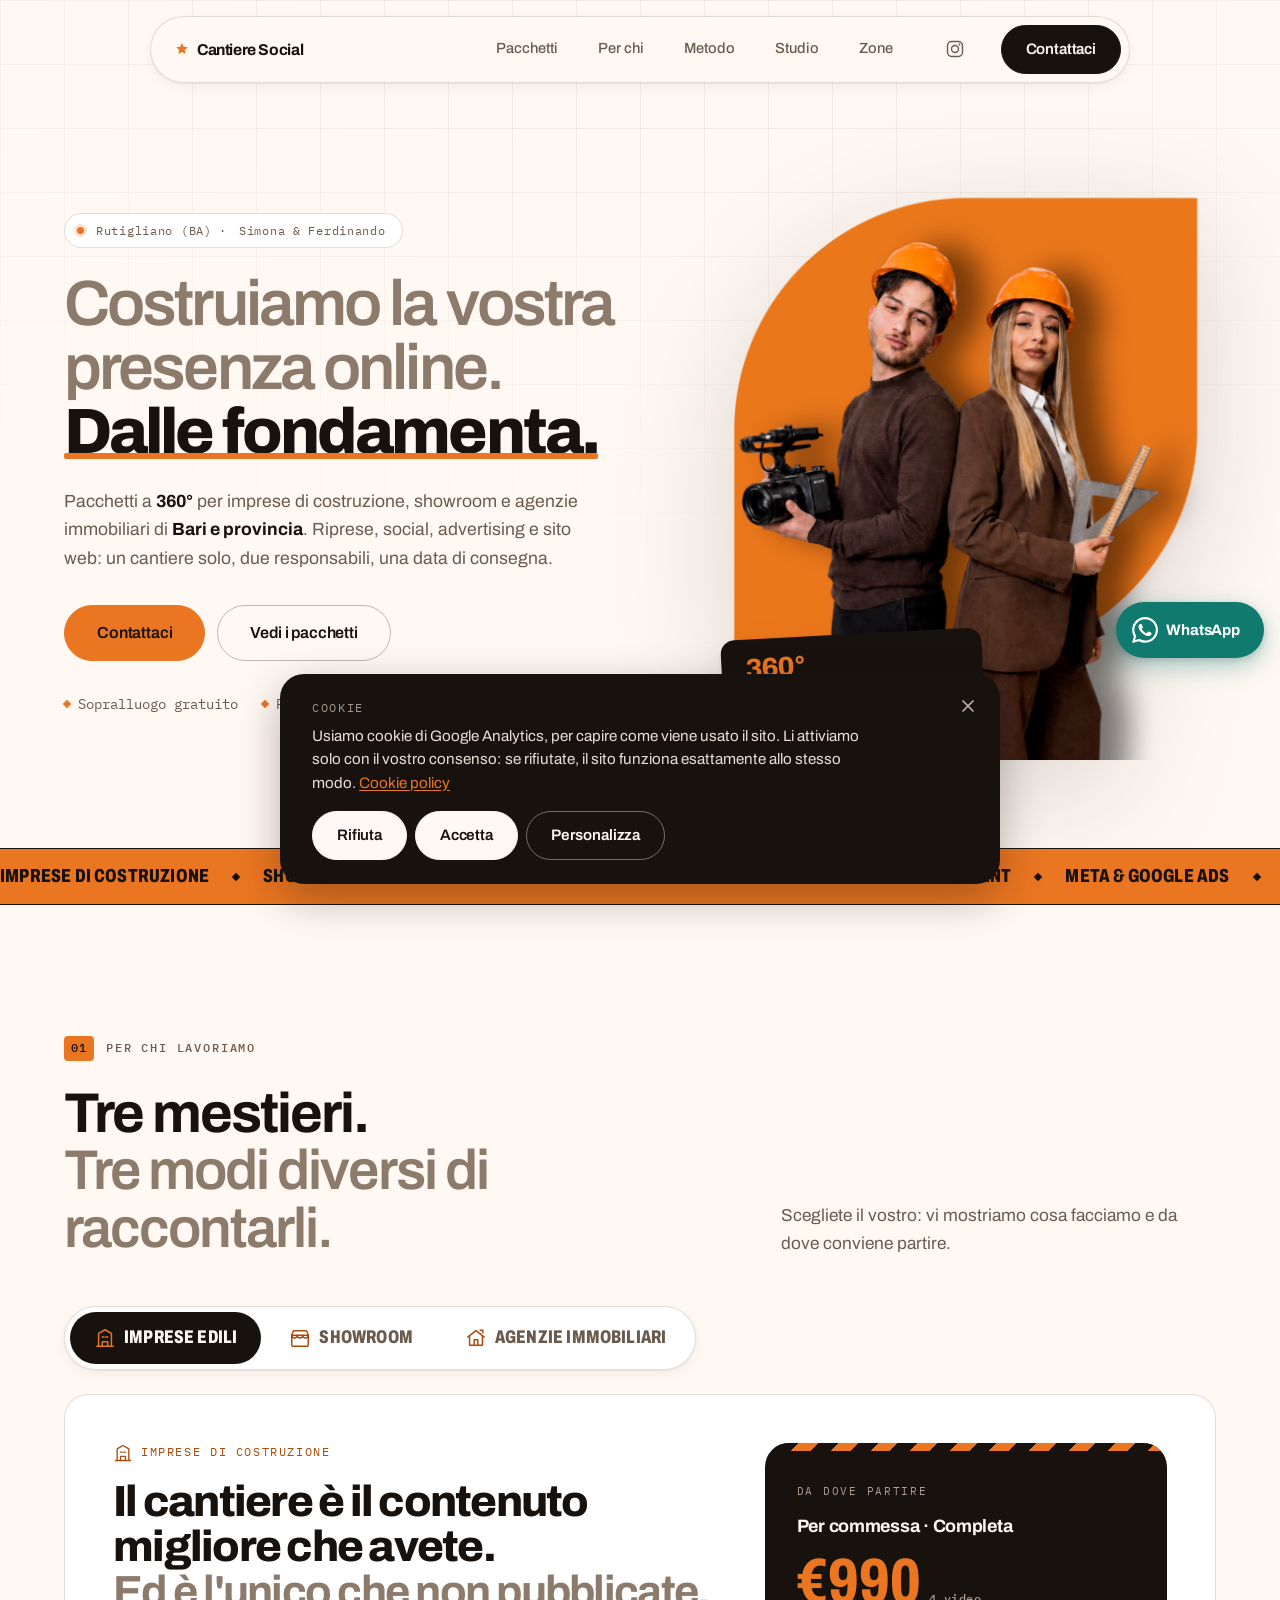
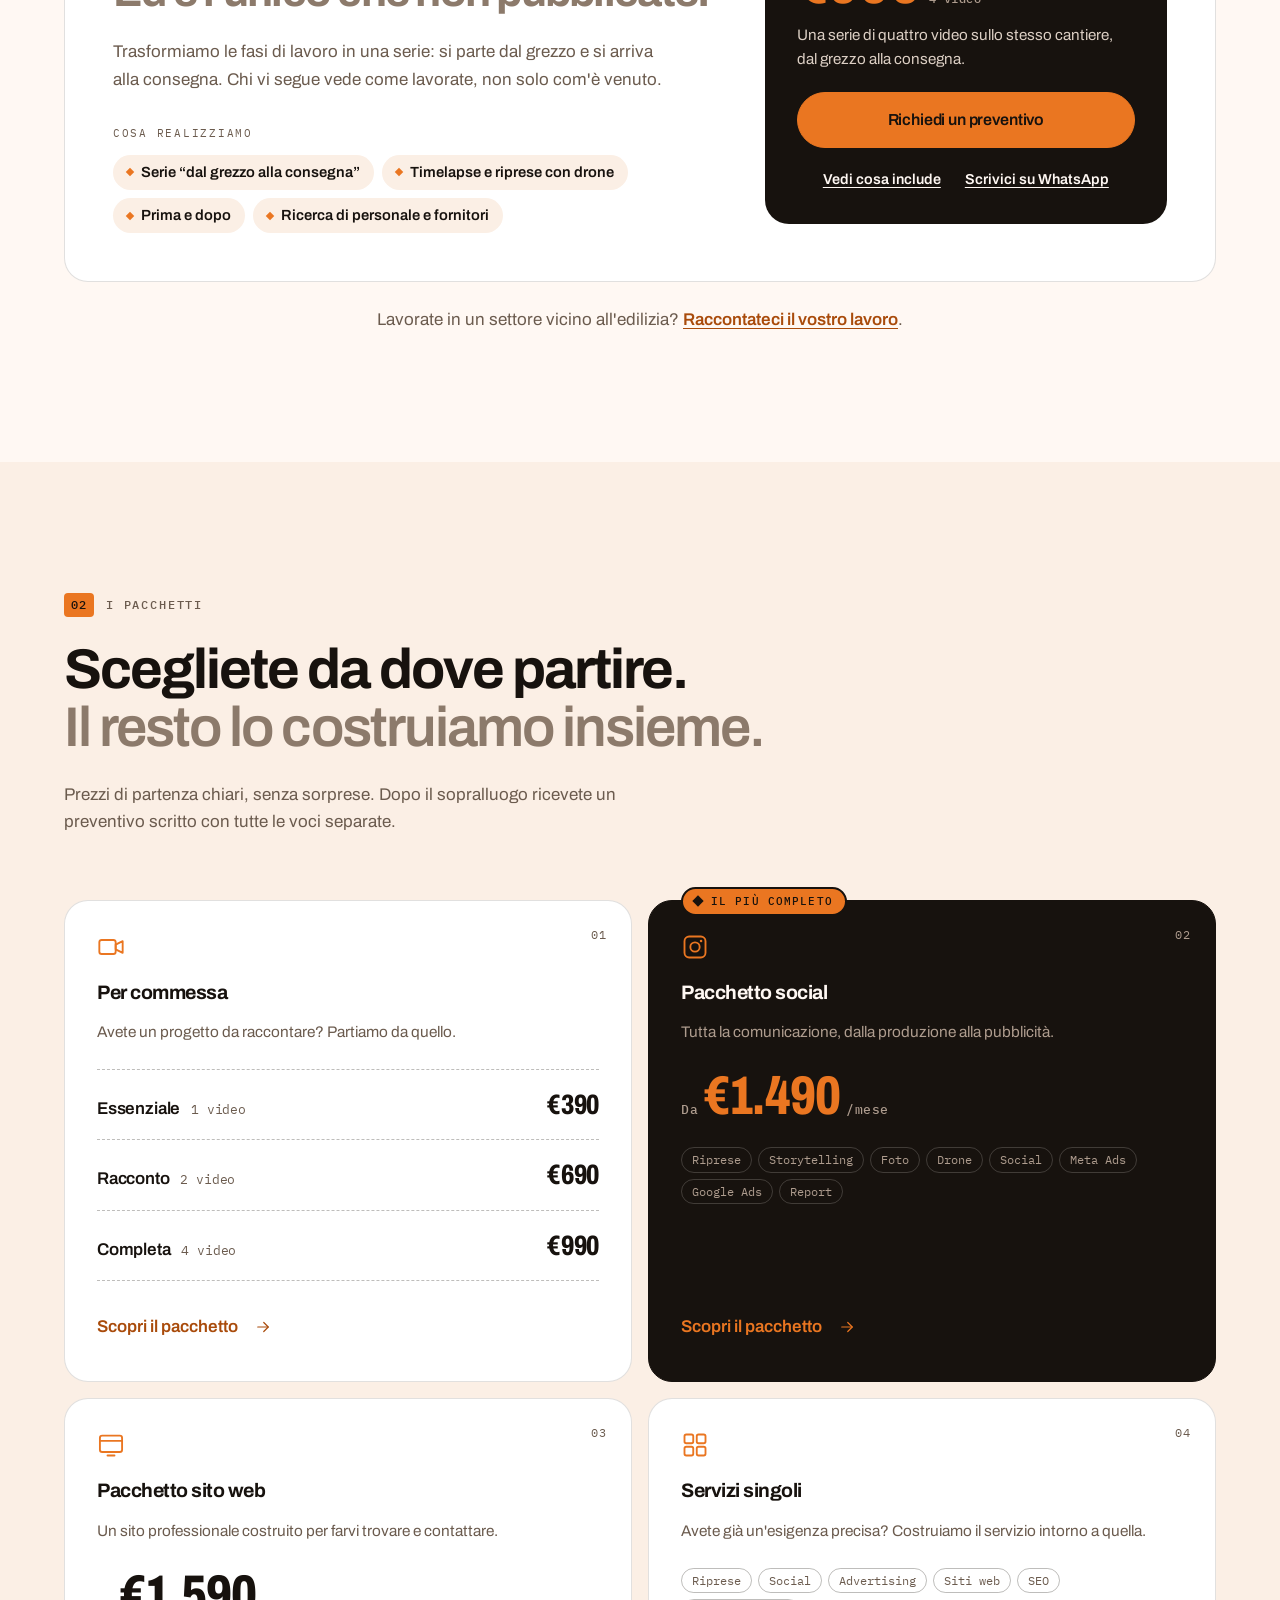
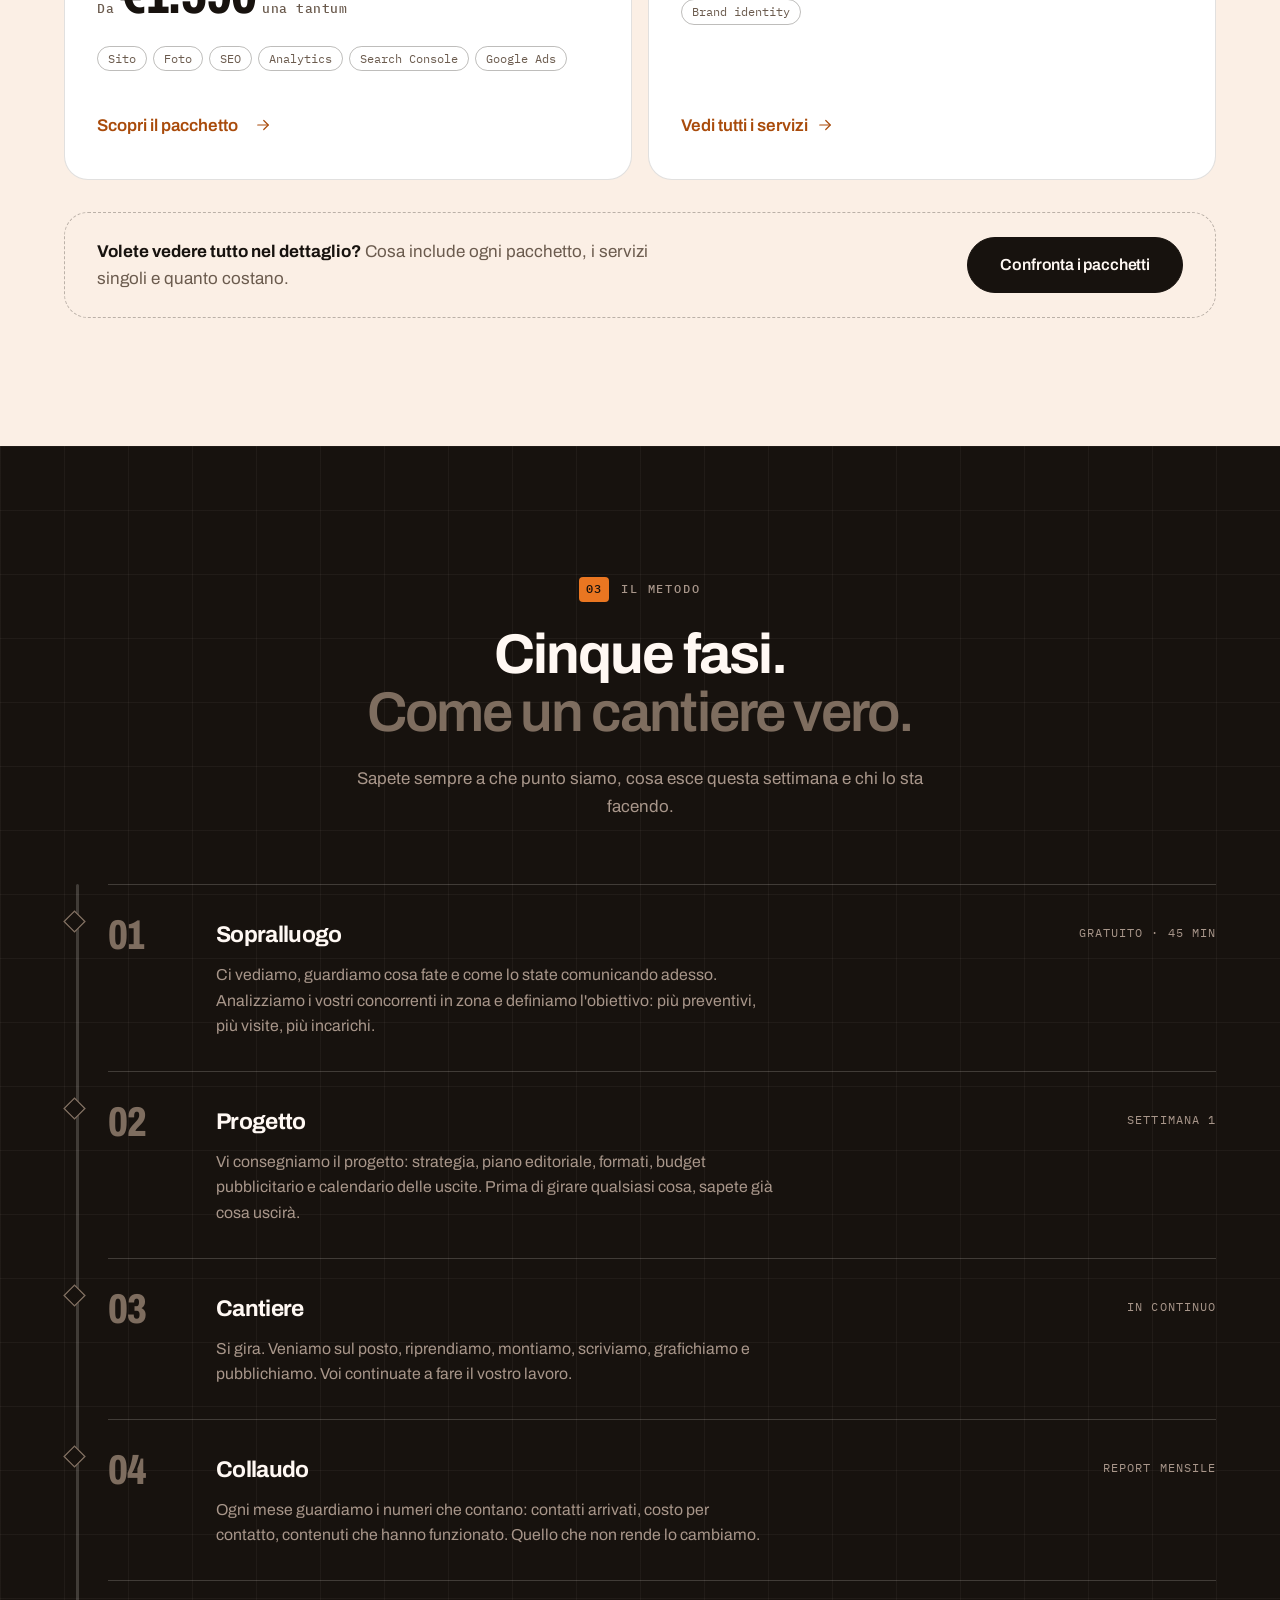
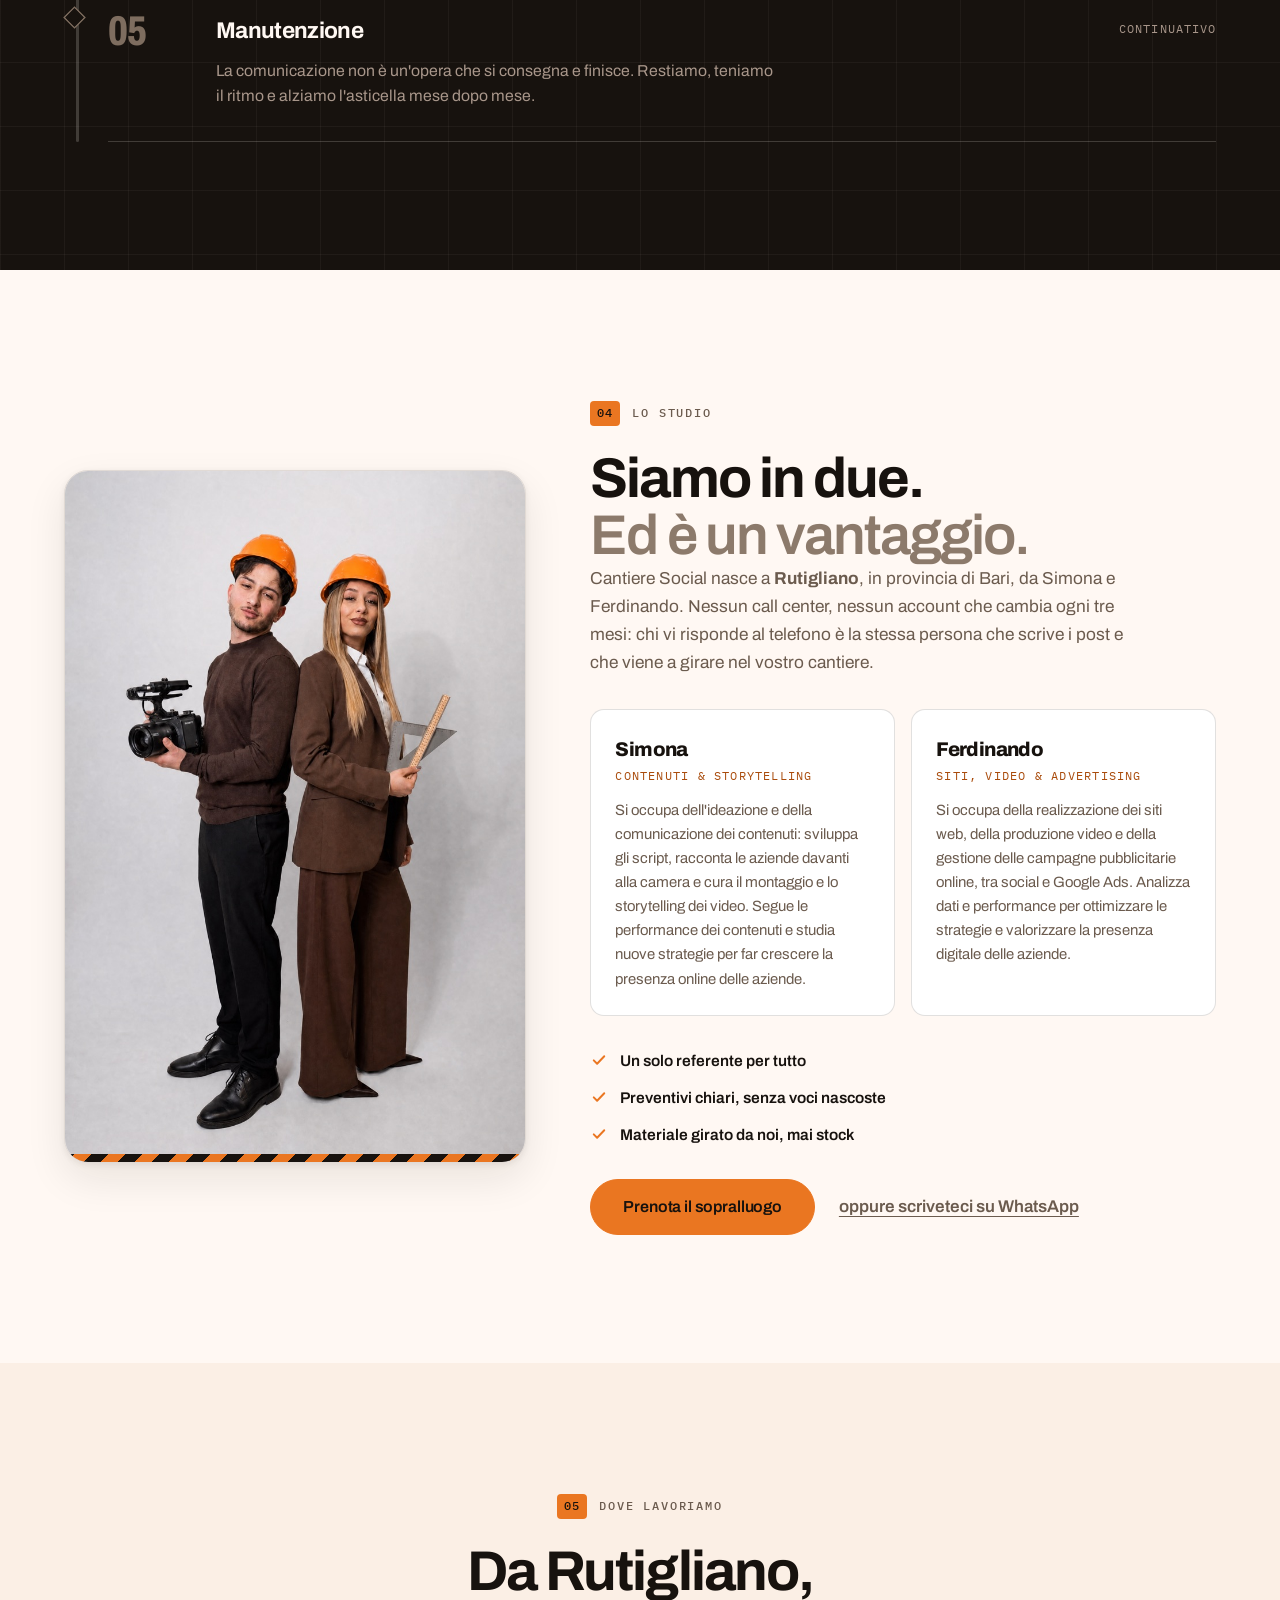
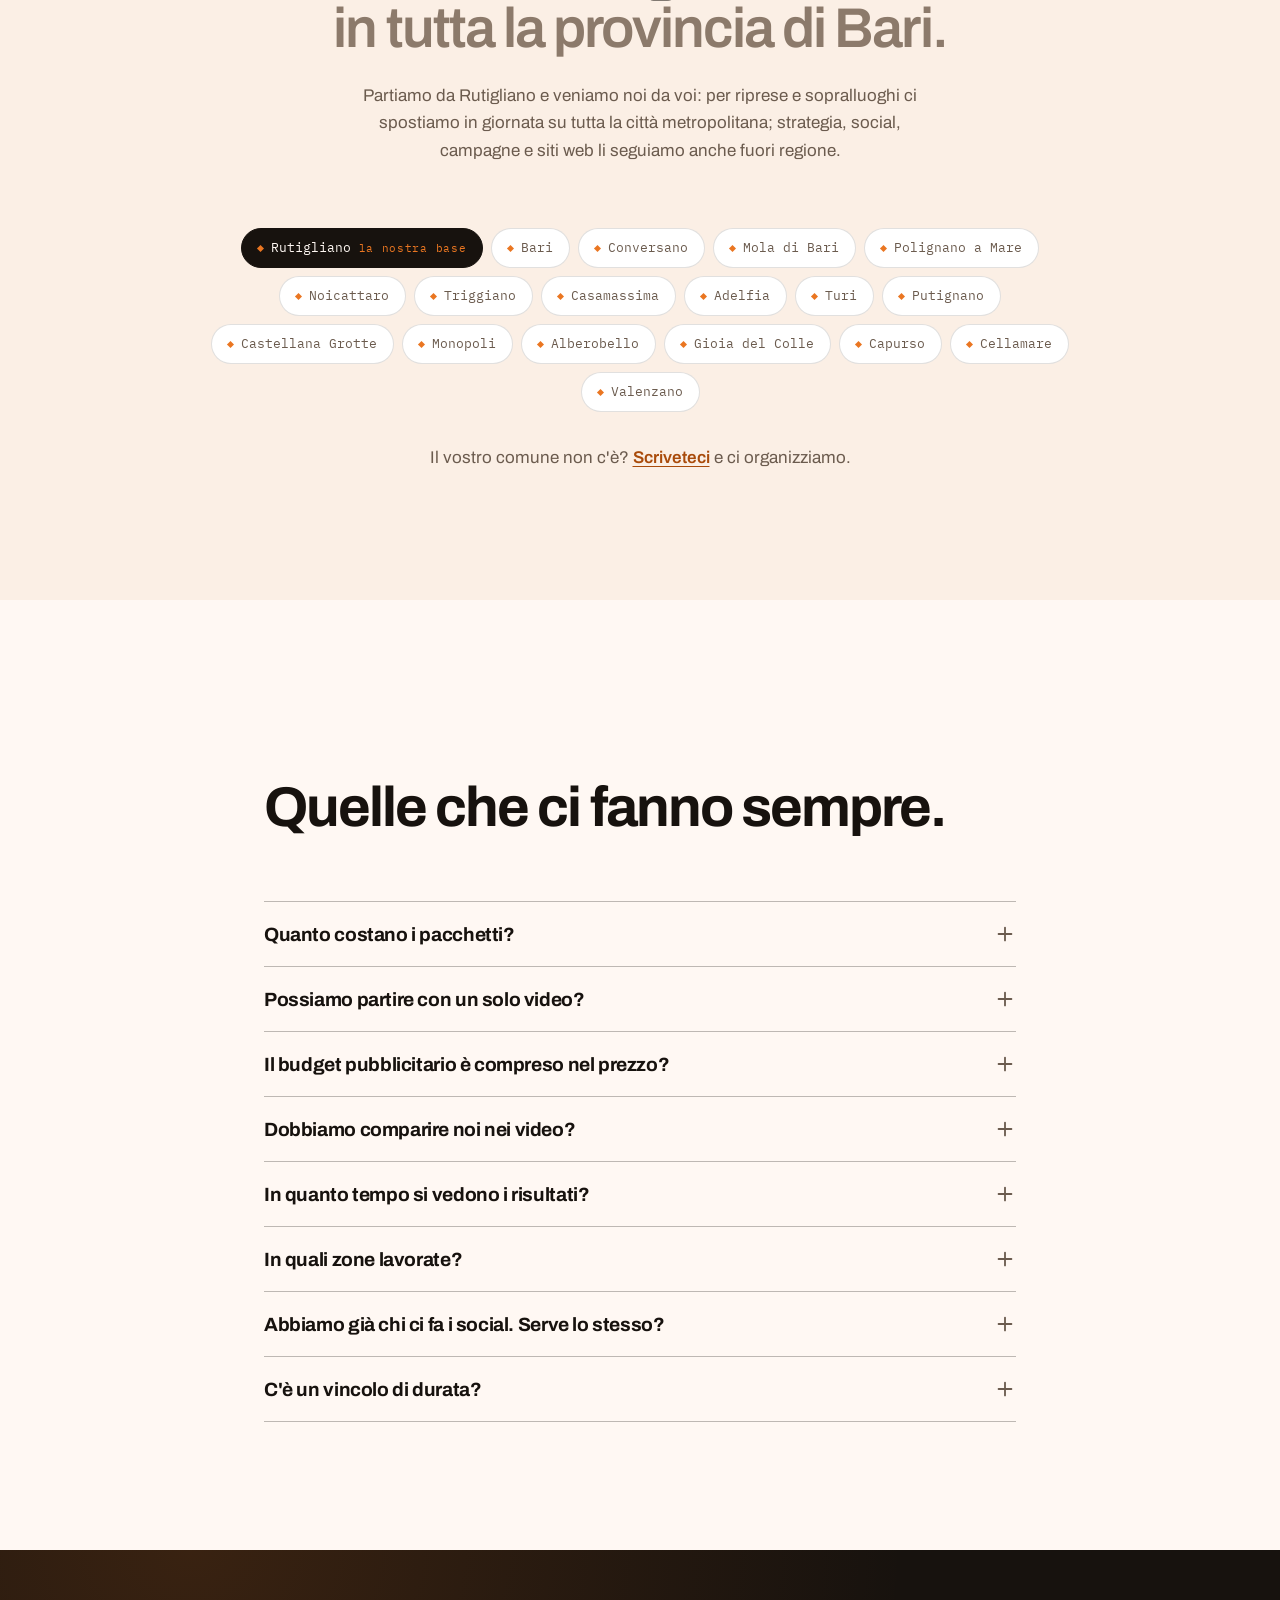
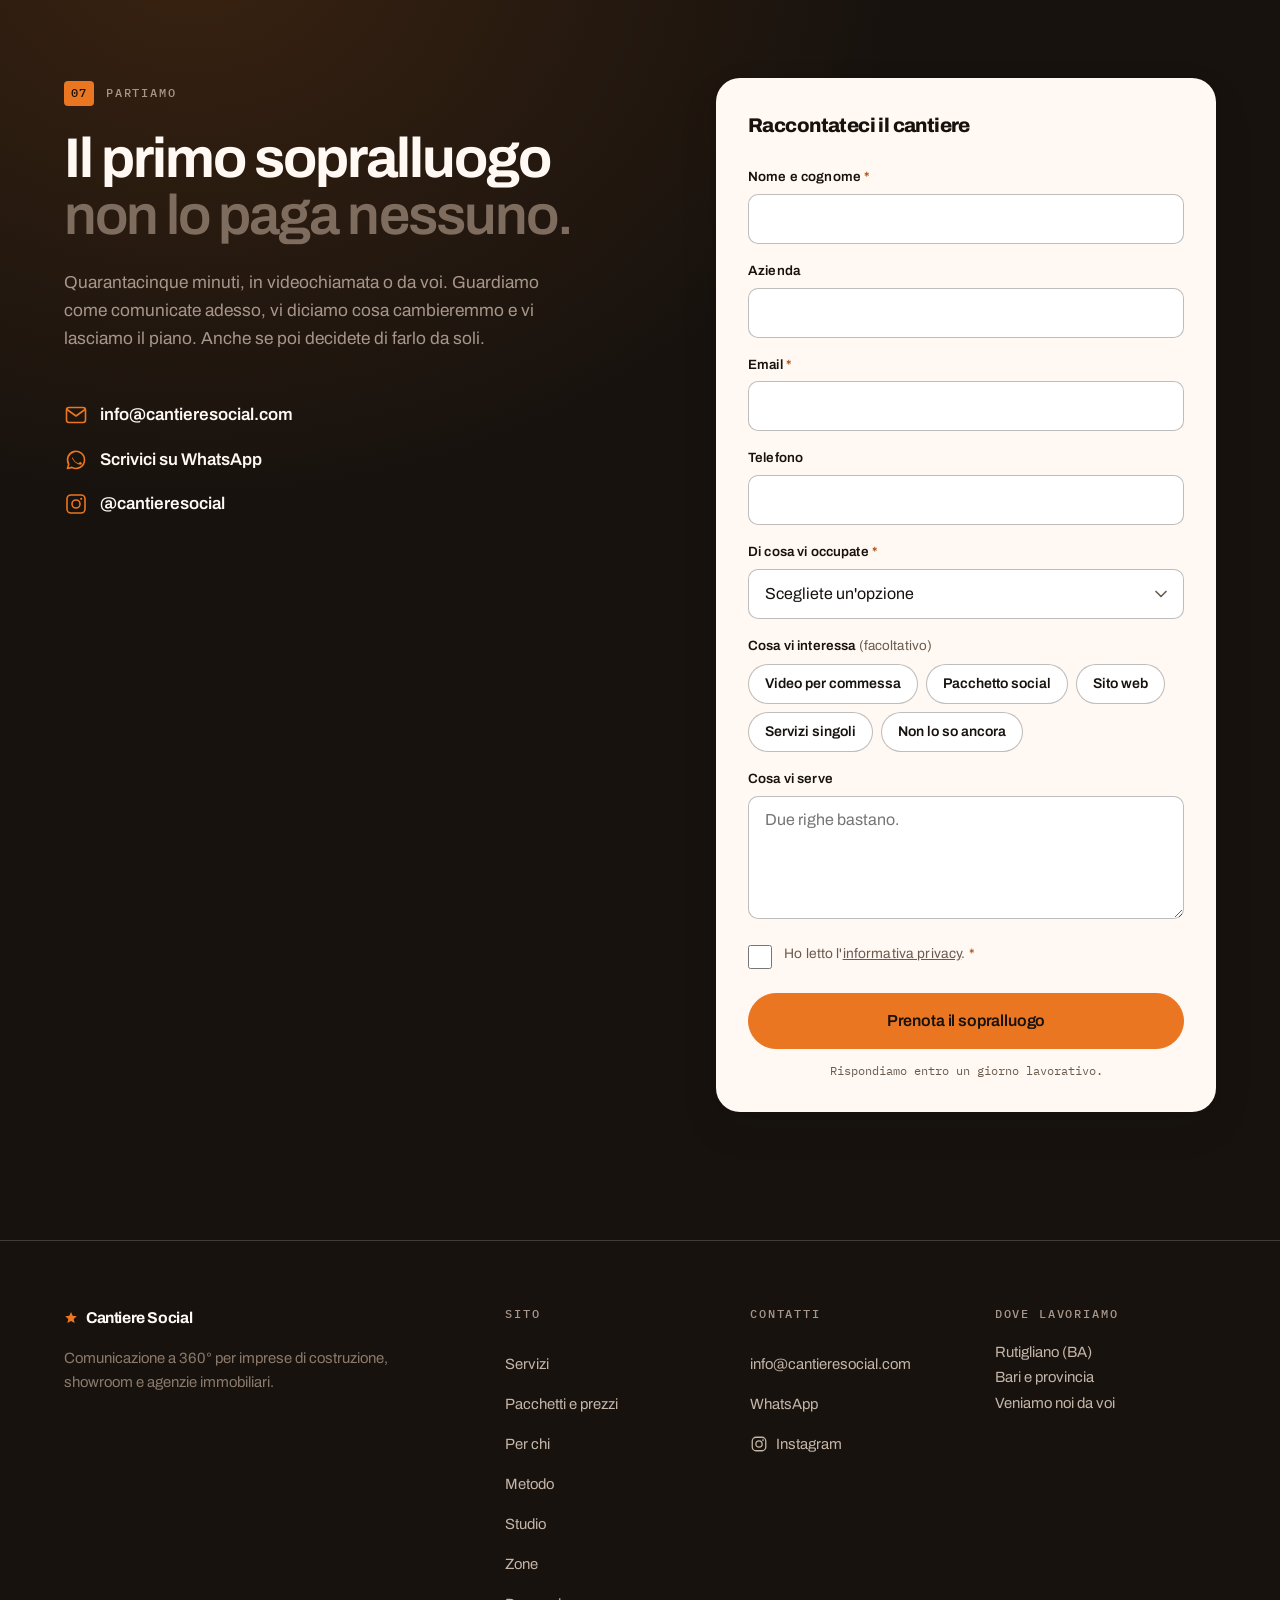
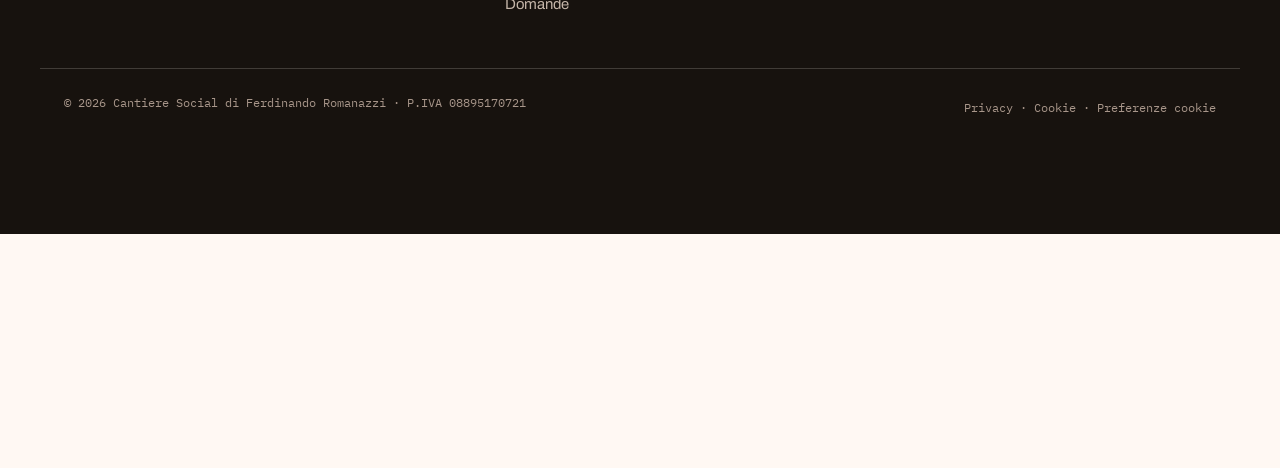
==== commit 6696a1c6: "pop-up" ====
--- a/index.html
+++ b/index.html
@@ -31,7 +31,7 @@
 <link href="https://fonts.googleapis.com/css2?family=Archivo:wdth,wght@62..125,400..800&family=IBM+Plex+Mono:wght@400;500&display=swap" rel="stylesheet">
 <!-- ⚠️ Alzate ?v= a ogni modifica di CSS/JS: forza il browser a
      riscaricarli invece di riusare la copia in cache. -->
-<link rel="stylesheet" href="styles.css?v=20">
+<link rel="stylesheet" href="styles.css?v=22">
 
 <script>
   /* Attiva l'intro prima del primo paint, così non c'è sfarfallio.
@@ -420,7 +420,7 @@
         <p>Un sito professionale costruito per farvi trovare e contattare.</p>
         <p class="pack__prezzo"><span class="pack__da">Da</span> €1.590<span class="pack__per">una tantum</span></p>
         <ul class="pack__tag" role="list">
-          <li>Sito</li><li>SEO</li><li>Analytics</li><li>Search Console</li><li>Google Ads</li>
+          <li>Sito</li><li>Foto</li><li>SEO</li><li>Analytics</li><li>Search Console</li><li>Google Ads</li>
         </ul>
         <a class="pack__link" href="/pacchetti#sito-web">Scopri il pacchetto<span class="sr-only"> sito web</span> <svg viewBox="0 0 24 24" class="ico" aria-hidden="true" focusable="false"><path d="M5 12h14"/><path d="M13 6l6 6-6 6"/></svg></a>
       </article>
@@ -843,7 +843,7 @@
   </div>
 </footer>
 
-<script src="script.js?v=20" defer></script>
+<script src="script.js?v=22" defer></script>
 
 <!-- Banner cookie e tag Google Ads. Resta inattivo finché in consenso.js
      non è compilato GOOGLE_ADS_ID (vedi LEGGIMI.md). -->
--- a/styles.css
+++ b/styles.css
@@ -2059,3 +2059,188 @@
 @media (prefers-reduced-motion: reduce) {
   .settore.is-entra { animation: none; }
 }
+
+/* ═══════════════════════════════════════════════════════════════════
+   OFFERTA SPECIALE — pop-up a forma di cartello dei lavori
+   Lo costruisce script.js (blocco "OFFERTA SPECIALE"). È un <dialog>:
+   il browser gestisce focus, tasto Esc e sfondo scuro.
+   ═══════════════════════════════════════════════════════════════════ */
+.offerta {
+  width: min(440px, calc(100vw - 24px));
+  max-width: none;
+  max-height: calc(100vh - 24px);
+  margin: auto;
+  padding: 0;
+  border: 0;
+  background: transparent;
+  color: var(--ink);
+  overflow-y: auto;
+  overscroll-behavior: contain;
+}
+@supports (height: 100dvh) {
+  .offerta { max-height: calc(100dvh - 24px); }
+}
+.offerta::backdrop {
+  background: rgba(23, 18, 14, .62);
+  -webkit-backdrop-filter: blur(3px);
+  backdrop-filter: blur(3px);
+}
+
+.offerta__cartello {
+  position: relative;
+  background: var(--surface);
+  border: 2px solid var(--ink);
+  border-radius: 8px;
+  overflow: hidden;
+  transform-origin: 50% 0;
+}
+@media (prefers-reduced-motion: no-preference) {
+  .offerta[open] .offerta__cartello { animation: offerta-appendi .9s var(--ease) both; }
+}
+@keyframes offerta-appendi {
+  0%   { opacity: 0; transform: translateY(-24px) rotate(-2deg); }
+  55%  { opacity: 1; transform: translateY(0) rotate(.8deg); }
+  80%  { transform: rotate(-.3deg); }
+  100% { transform: none; }
+}
+
+.offerta__nastro { height: 14px; background: var(--nastro); border-bottom: 2px solid var(--ink); }
+.offerta__bullone {
+  position: absolute; top: 26px;
+  width: 9px; height: 9px; border-radius: 50%;
+  background: radial-gradient(circle at 35% 35%, #fff 0 18%, #B7A89C 30%, #6B5B4E 100%);
+  box-shadow: 0 0 0 1px rgba(23, 18, 14, .35);
+}
+.offerta__bullone--sx { left: 12px; }
+.offerta__bullone--dx { right: 12px; }
+
+.offerta__chiudi {
+  position: absolute; top: 22px; right: 28px;
+  display: grid; place-items: center;
+  width: 40px; height: 40px;
+  padding: 0; border: 0; border-radius: 50%;
+  background: var(--cream-2); color: var(--ink);
+  cursor: pointer;
+  transition: background-color .18s var(--ease);
+}
+.offerta__chiudi:hover { background: var(--orange-soft); }
+.offerta__chiudi svg { width: 18px; height: 18px; }
+
+.offerta__testa { padding: var(--sp-4) 72px; text-align: center; }
+.offerta__ente {
+  margin-bottom: 6px;
+  font-family: var(--font-mono);
+  font-size: .66rem; letter-spacing: .16em; text-transform: uppercase;
+  color: var(--orange-ink);
+}
+.offerta__t {
+  font-family: var(--font-display);
+  font-stretch: var(--stretto);
+  font-weight: 800;
+  font-size: clamp(2rem, 8.4vw, 2.6rem);
+  line-height: .95; letter-spacing: -.01em;
+  text-transform: uppercase;
+  text-wrap: balance;
+}
+
+.offerta__dati { border-top: 2px solid var(--ink); }
+.offerta__dati > div {
+  display: grid; grid-template-columns: 92px 1fr; gap: var(--sp-3);
+  align-items: baseline;
+  padding: 9px var(--sp-5);
+  border-bottom: 1px solid var(--line);
+}
+.offerta__dati dt {
+  font-family: var(--font-mono);
+  font-size: .64rem; letter-spacing: .12em; text-transform: uppercase;
+  color: var(--fg-muted);
+}
+.offerta__dati dd { font-weight: 600; font-size: .95rem; line-height: 1.35; }
+.offerta__dati dd strong { color: var(--orange-ink); }
+.offerta__prezzo { display: flex; align-items: baseline; flex-wrap: wrap; gap: 0 var(--sp-2); }
+.offerta__prezzo b {
+  font-family: var(--font-display);
+  font-stretch: var(--stretto);
+  font-weight: 800; font-size: 2.6rem; line-height: .9;
+  color: var(--orange-deep);
+}
+.offerta__prezzo small { font-family: var(--font-mono); font-size: .7rem; font-weight: 400; color: var(--fg-muted); }
+
+.offerta__sub {
+  padding: 7px var(--sp-5);
+  background: var(--ink); color: var(--cream);
+  font-family: var(--font-mono);
+  font-size: .66rem; letter-spacing: .14em; text-transform: uppercase;
+}
+
+.offerta__form { padding: var(--sp-4) var(--sp-5) var(--sp-5); }
+.offerta__campo { margin-bottom: var(--sp-3); }
+.offerta__campo label { display: block; margin-bottom: 5px; font-size: .84rem; font-weight: 600; }
+.offerta__campo input {
+  width: 100%;
+  min-height: 46px;
+  padding: 10px var(--sp-4);
+  background: var(--surface);
+  border: 1.5px solid var(--line-strong);
+  border-radius: 10px;
+  font-size: 16px;   /* evita lo zoom automatico su iOS */
+  transition: border-color .18s var(--ease), box-shadow .18s var(--ease);
+}
+.offerta__campo input:focus { outline: none; border-color: var(--ink); box-shadow: 0 0 0 3px rgba(234, 118, 33, .3); }
+.offerta__campo input[aria-invalid="true"] { border-color: #C0281E; }
+.offerta__err { margin-top: 5px; font-size: .8rem; line-height: 1.35; color: #C0281E; }
+.offerta__err[hidden] { display: none; }
+.offerta__check {
+  display: grid; grid-template-columns: 22px 1fr; gap: 4px var(--sp-2);
+  align-items: start;
+  margin: var(--sp-2) 0 var(--sp-4);
+}
+.offerta__check input { width: 20px; height: 20px; margin: 1px 0 0; accent-color: var(--ink); }
+.offerta__check label { font-size: .86rem; line-height: 1.4; color: var(--fg-muted); }
+.offerta__check a { color: var(--orange-ink); font-weight: 600; }
+.offerta__check .offerta__err { grid-column: 1 / -1; margin-top: 0; }
+.offerta__stato:not(:empty) { margin-top: var(--sp-3); font-size: .86rem; line-height: 1.4; color: #C0281E; text-align: center; }
+.offerta__nota { margin-top: var(--sp-3); font-size: .78rem; text-align: center; color: var(--fg-muted); }
+
+.offerta__fatto { padding: var(--sp-6) var(--sp-5); text-align: center; }
+.offerta__fatto-t {
+  margin-bottom: var(--sp-3);
+  font-family: var(--font-display);
+  font-stretch: var(--stretto);
+  font-weight: 800; font-size: 2.2rem; line-height: .95;
+  text-transform: uppercase;
+}
+.offerta__fatto p { color: var(--fg-muted); }
+.offerta__fatto .btn { margin-top: var(--sp-5); }
+.offerta__wa {
+  display: inline-flex; align-items: center; min-height: 44px;
+  margin-top: var(--sp-2);
+  font-weight: 600; color: var(--orange-ink);
+  text-underline-offset: 3px;
+}
+
+/* schermi bassi (telefoni con la barra del browser): il pulsante deve
+   restare visibile senza scorrere */
+@media (max-height: 760px) {
+  .offerta__nastro { height: 10px; }
+  .offerta__bullone { top: 20px; }
+  .offerta__chiudi { top: 16px; }
+  .offerta__testa { padding-block: 10px; }
+  .offerta__t { font-size: 1.85rem; }
+  .offerta__dati > div { padding-block: 6px; }
+  .offerta__prezzo b { font-size: 2.1rem; }
+  .offerta__sub { padding-block: 5px; }
+  .offerta__form { padding-top: var(--sp-3); padding-bottom: var(--sp-4); }
+  .offerta__campo { margin-bottom: 10px; }
+  .offerta__campo label { margin-bottom: 3px; }
+  .offerta__campo input { min-height: 42px; padding-block: 8px; }
+  .offerta__check { margin: 6px 0 var(--sp-3); }
+  .offerta__nota { margin-top: 8px; }
+}
+
+@media (max-width: 420px) {
+  .offerta__testa { padding-inline: 56px; }
+  .offerta__chiudi { right: 22px; width: 36px; height: 36px; }
+  .offerta__dati > div { grid-template-columns: 78px 1fr; padding-inline: var(--sp-4); }
+  .offerta__sub, .offerta__form { padding-inline: var(--sp-4); }
+}
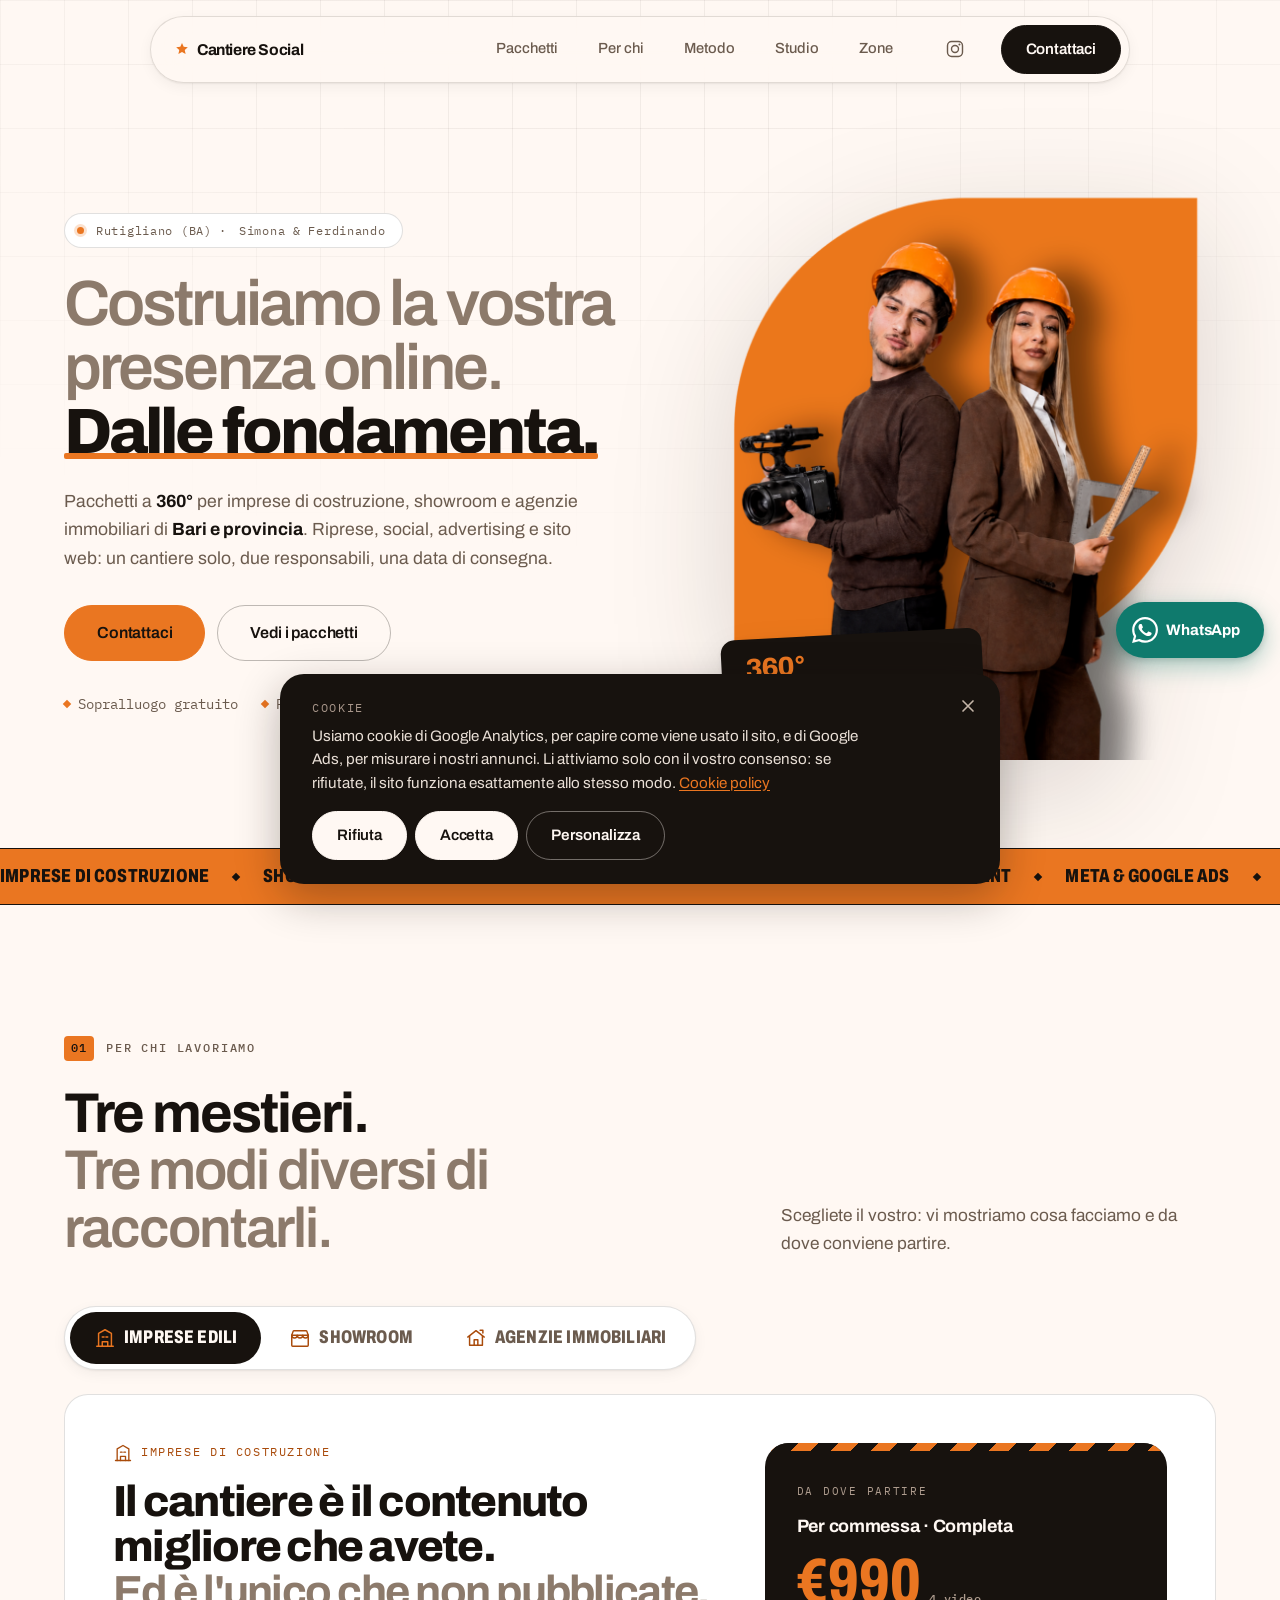
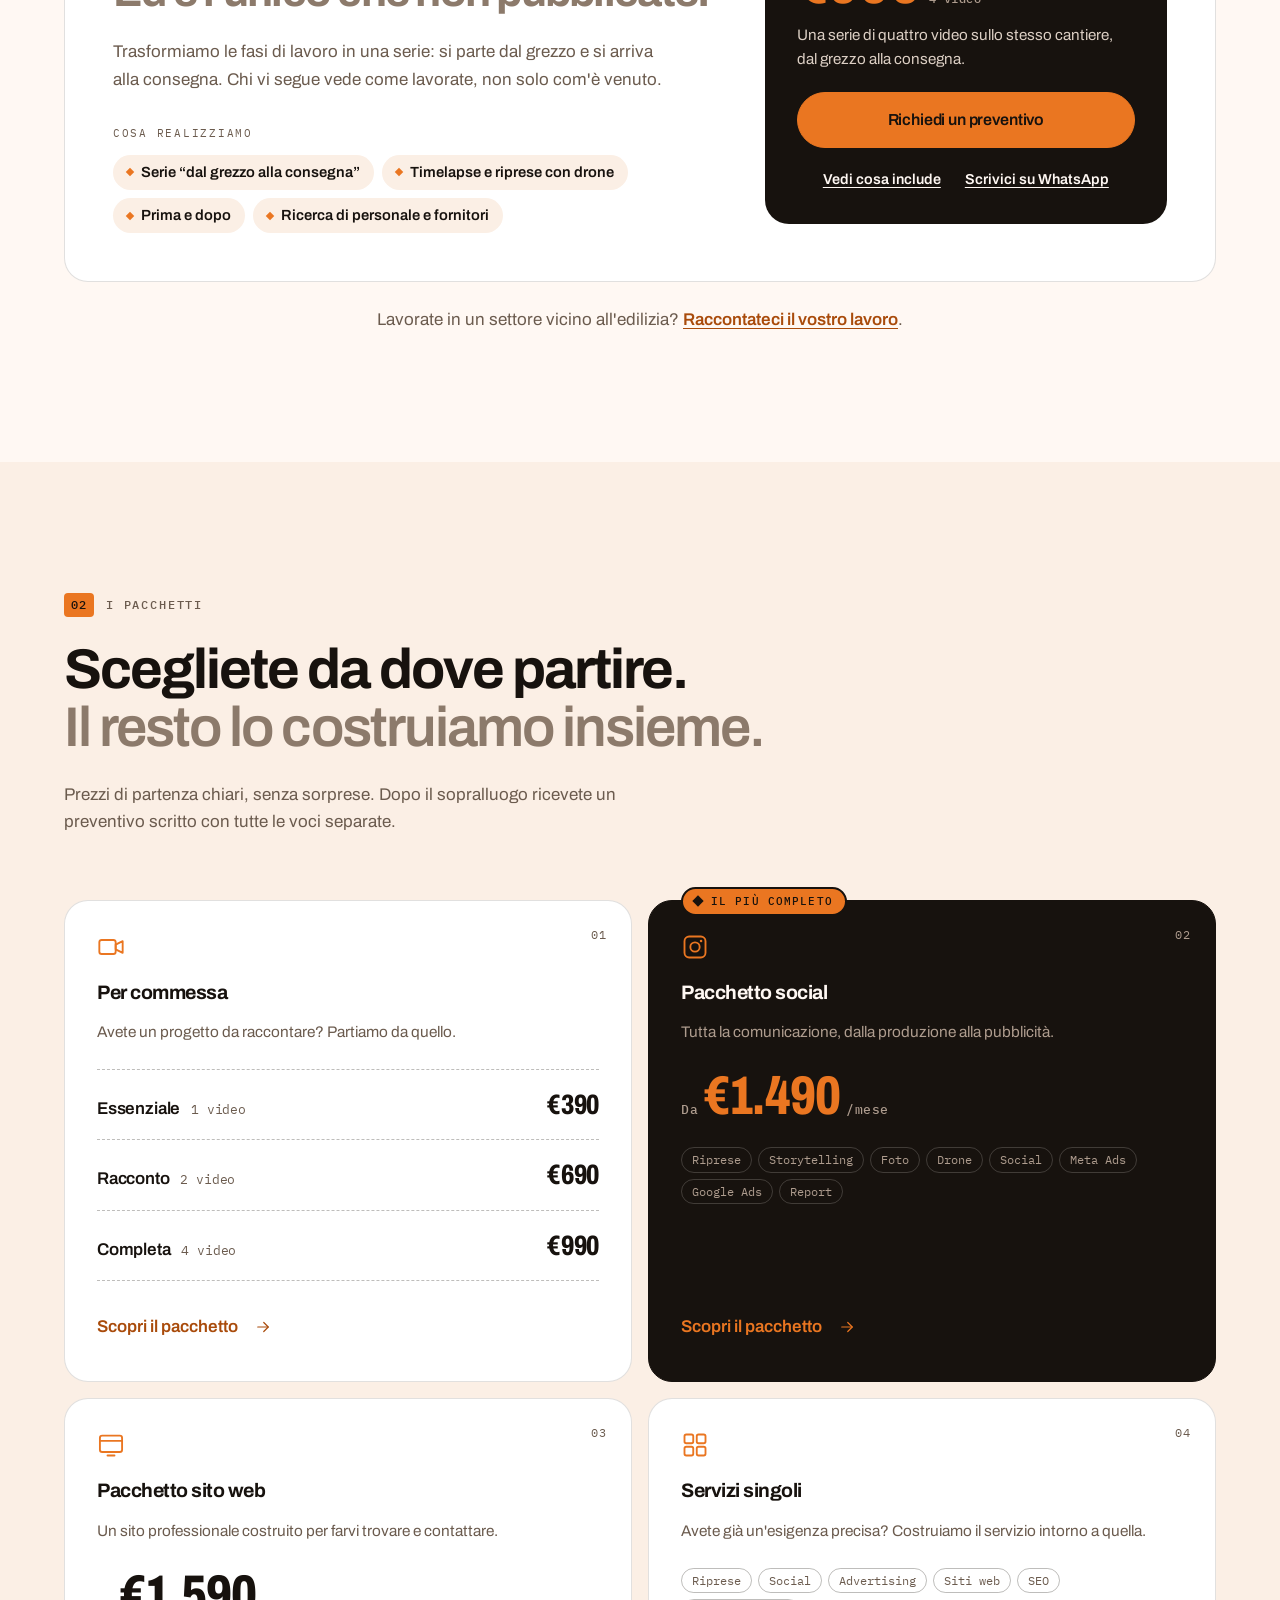
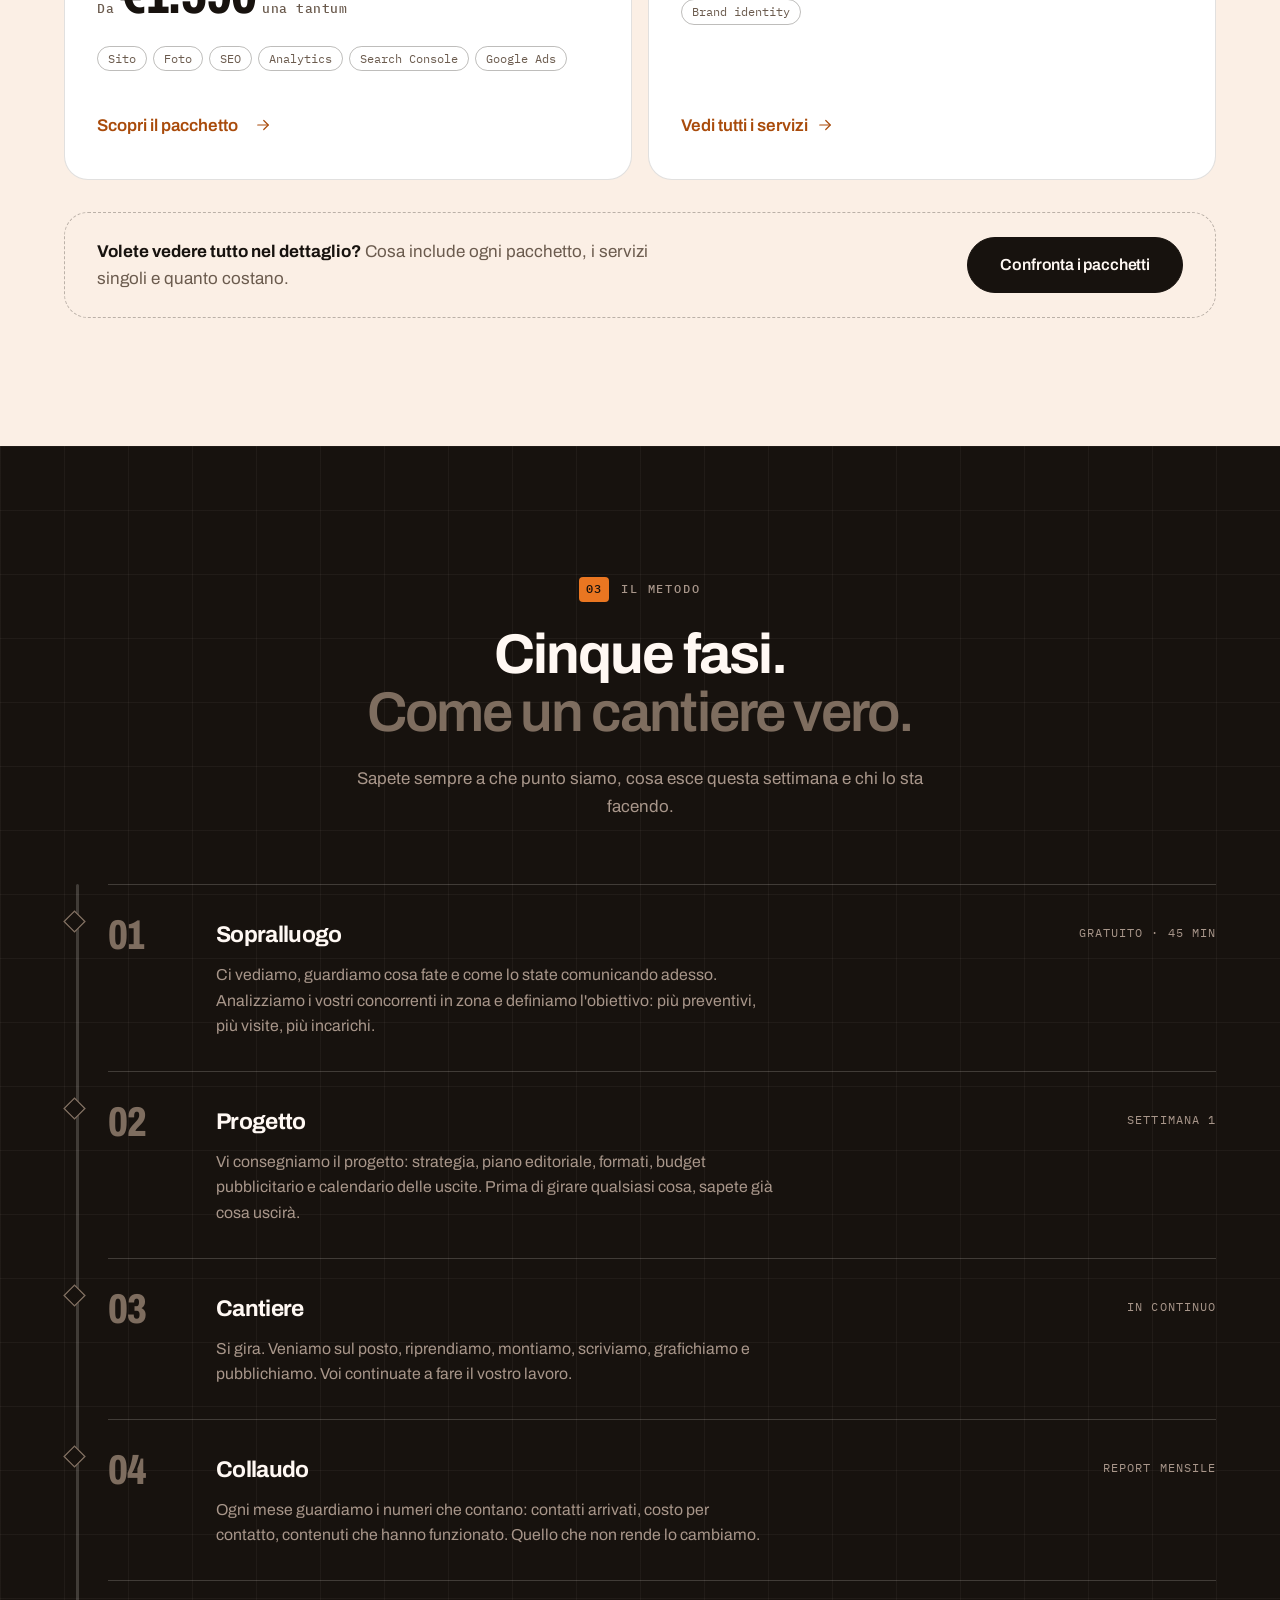
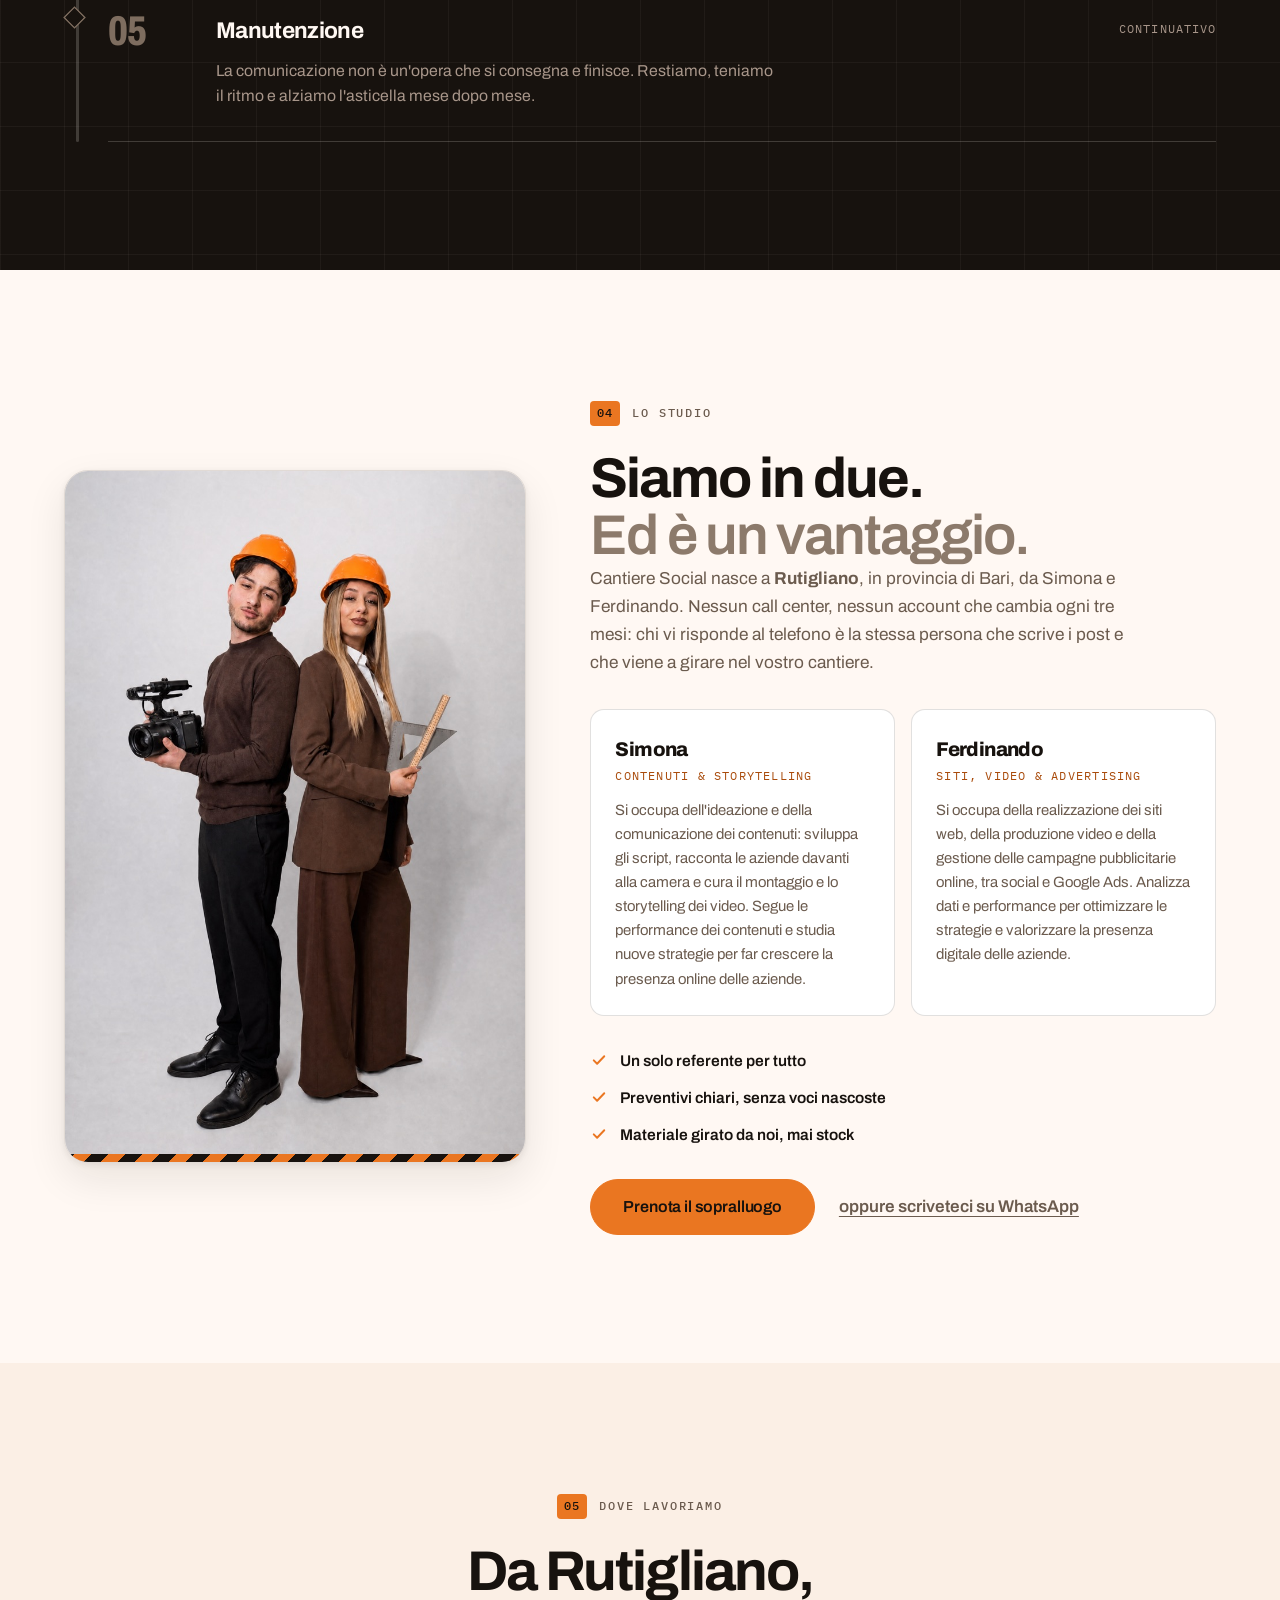
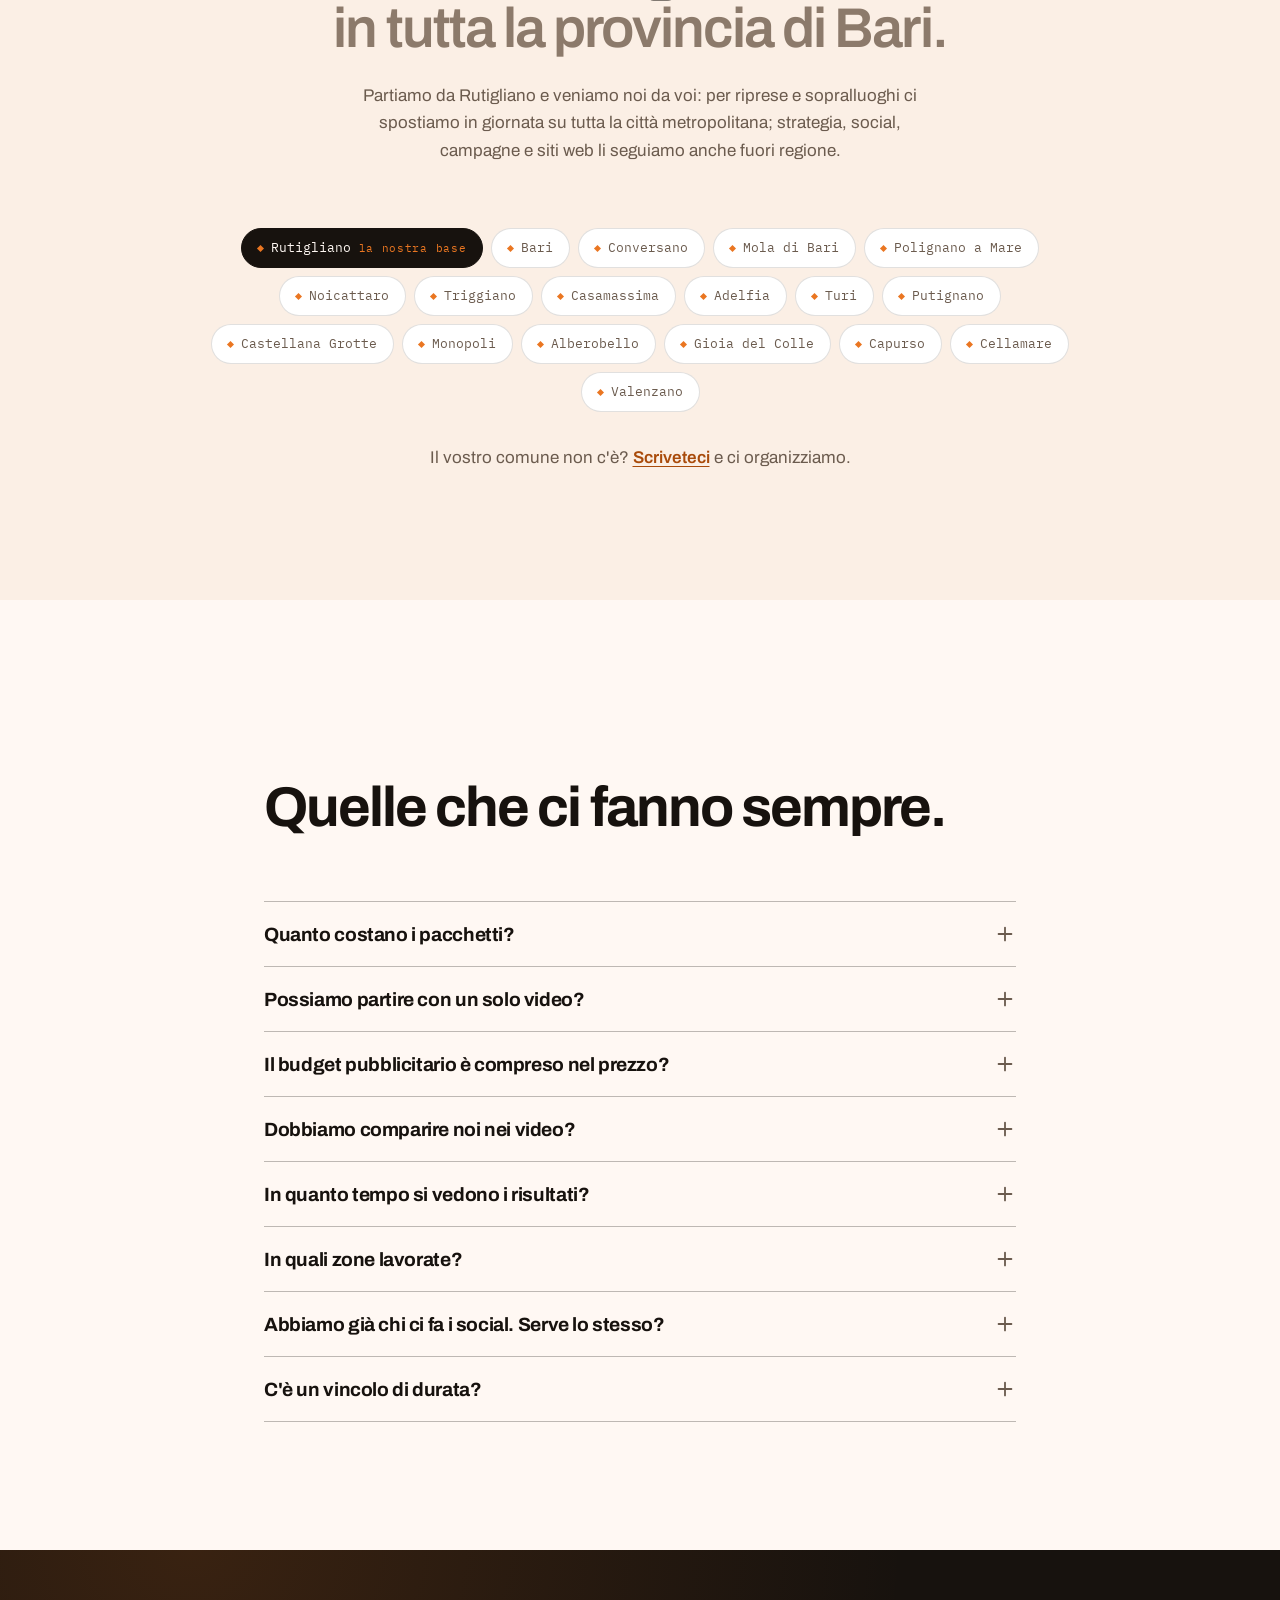
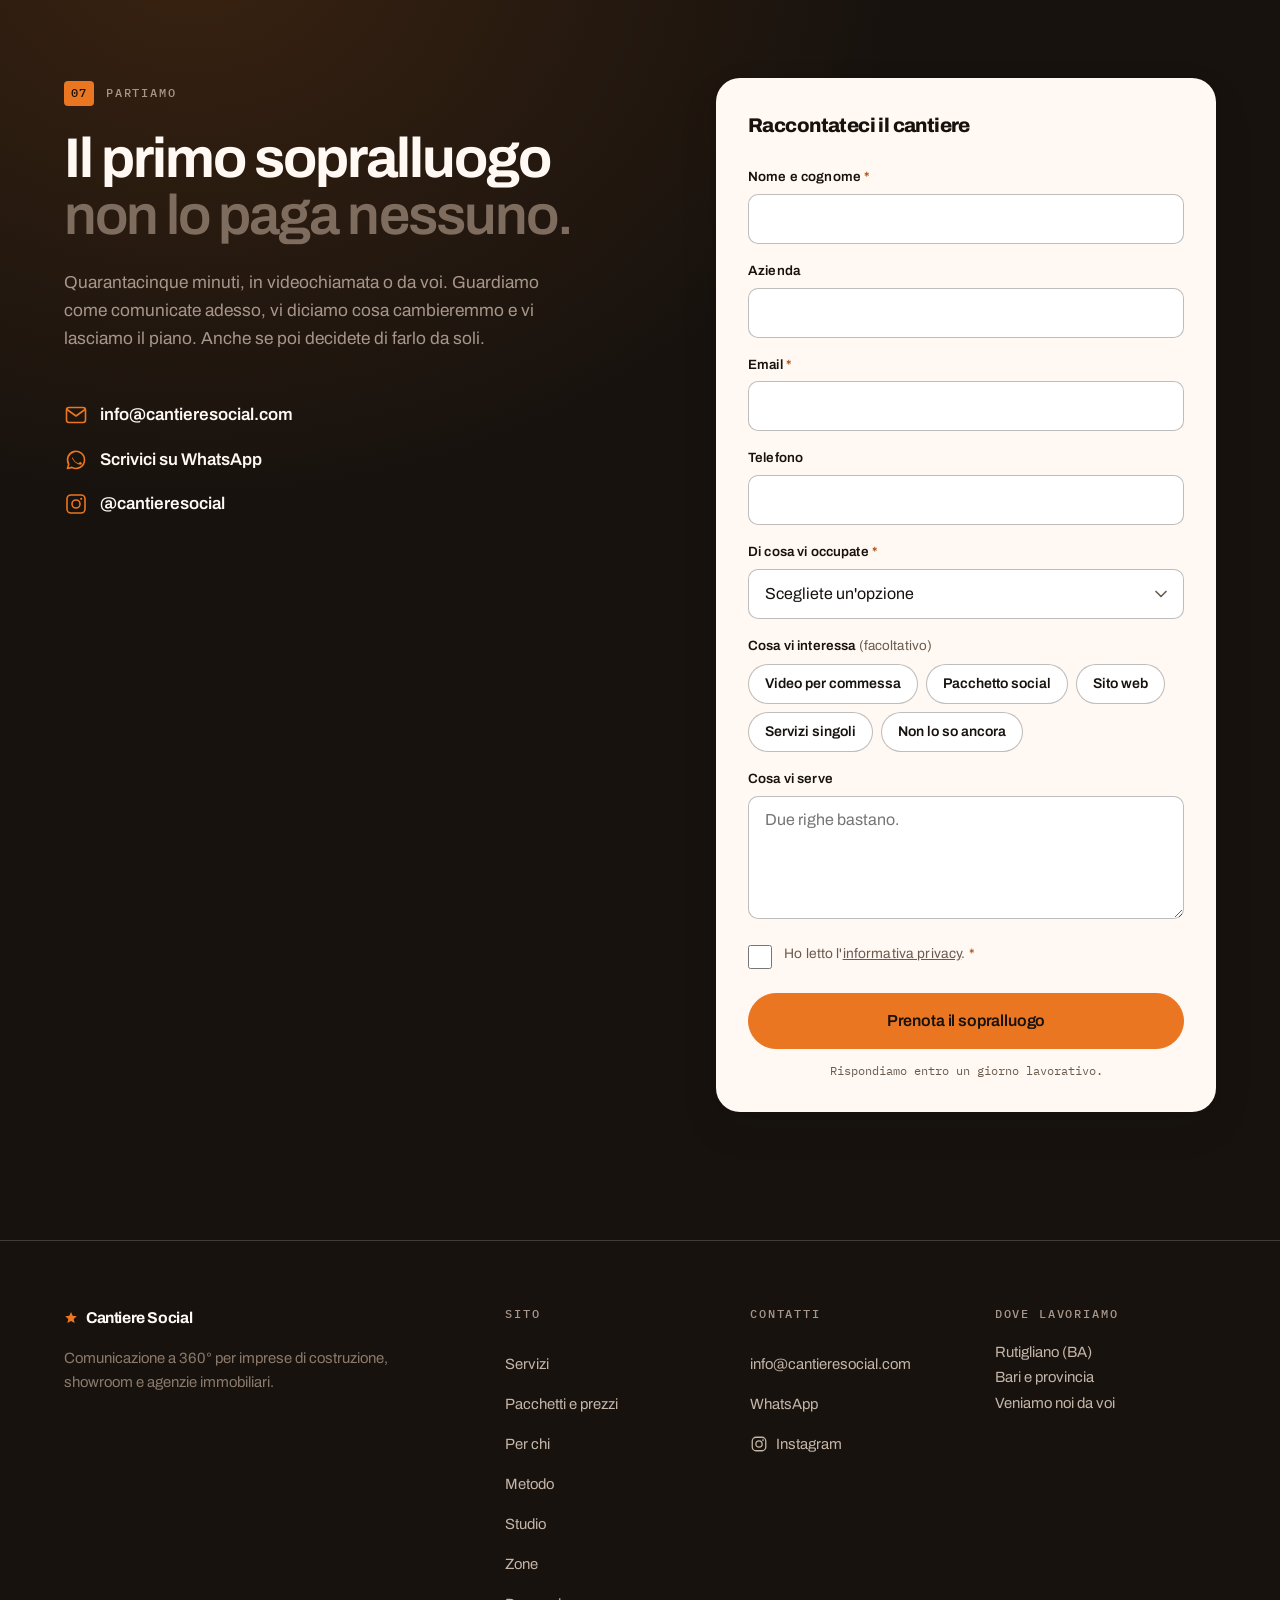
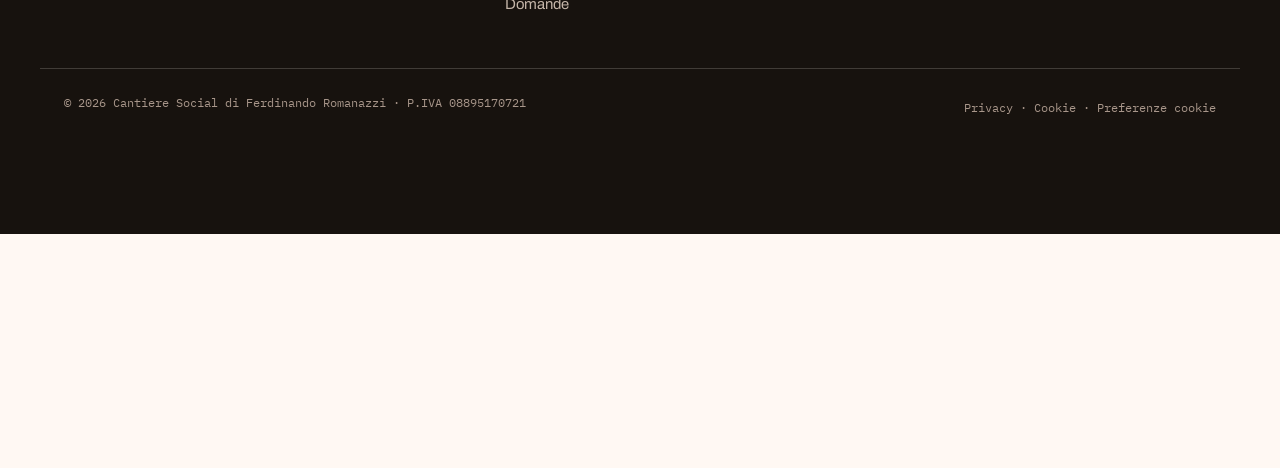
==== commit 99c70dce: "VSL" ====
--- a/index.html
+++ b/index.html
@@ -31,7 +31,7 @@
 <link href="https://fonts.googleapis.com/css2?family=Archivo:wdth,wght@62..125,400..800&family=IBM+Plex+Mono:wght@400;500&display=swap" rel="stylesheet">
 <!-- ⚠️ Alzate ?v= a ogni modifica di CSS/JS: forza il browser a
      riscaricarli invece di riusare la copia in cache. -->
-<link rel="stylesheet" href="styles.css?v=22">
+<link rel="stylesheet" href="styles.css?v=24">
 
 <script>
   /* Attiva l'intro prima del primo paint, così non c'è sfarfallio.
@@ -843,11 +843,11 @@
   </div>
 </footer>
 
-<script src="script.js?v=22" defer></script>
+<script src="script.js?v=24" defer></script>
 
 <!-- Banner cookie e tag Google Ads. Resta inattivo finché in consenso.js
      non è compilato GOOGLE_ADS_ID (vedi LEGGIMI.md). -->
-<script src="consenso.js" defer></script>
+<script src="consenso.js?v=2" defer></script>
 
 <!-- Vercel Web Analytics — versione per siti statici (niente React/npm).
      Va abilitato prima dal pannello Vercel: progetto → Analytics → Enable.
--- a/styles.css
+++ b/styles.css
@@ -1684,6 +1684,8 @@
 .wa__chiudi:hover { color: var(--fg-inv); background: rgba(255, 248, 243, .08); }
 
 .wa__corpo {
+  max-height: calc(100vh - 210px);
+  overflow-y: auto;
   display: flex; flex-direction: column; gap: var(--sp-3);
   padding: var(--sp-4);
 }
@@ -1712,7 +1714,31 @@
 .wa__scelta:hover { border-color: var(--ink); }
 .wa__scelta[aria-pressed="true"] { background: var(--orange-soft); border-color: var(--orange-deep); }
 
+/* secondo passaggio: cosa vi serve */
+.wa__passo { display: flex; flex-direction: column; gap: var(--sp-2); }
+.wa__passo[hidden] { display: none; }
+.wa__domanda {
+  font-family: var(--font-mono);
+  font-size: .7rem; letter-spacing: .14em; text-transform: uppercase;
+  color: var(--fg-muted);
+}
+/* l’offerta si distingue dalle altre voci */
+.wa__scelta--offerta {
+  background: var(--orange);
+  border-color: var(--orange-deep);
+  color: var(--ink);
+  font-weight: 700;
+}
+.wa__scelta--offerta::before { content: "★ "; color: var(--orange-ink); }
+.wa__scelta--offerta:hover { background: var(--orange-deep); border-color: var(--orange-deep); color: #fff; }
+.wa__scelta--offerta:hover::before { color: #fff; }
+.wa__scelta--offerta[aria-pressed="true"] { background: var(--ink); border-color: var(--ink); color: var(--cream); }
+.wa__scelta--offerta[aria-pressed="true"]::before { color: var(--orange); }
+.wa__nota-offerta { font-size: .76rem; line-height: 1.4; color: var(--orange-ink); }
+
+/* il corpo scorre sugli schermi bassi: il pulsante resta sempre in vista */
 .wa__apri {
+  position: sticky; bottom: 0; z-index: 1;
   display: flex; align-items: center; justify-content: center;
   gap: var(--sp-2);
   min-height: 48px;
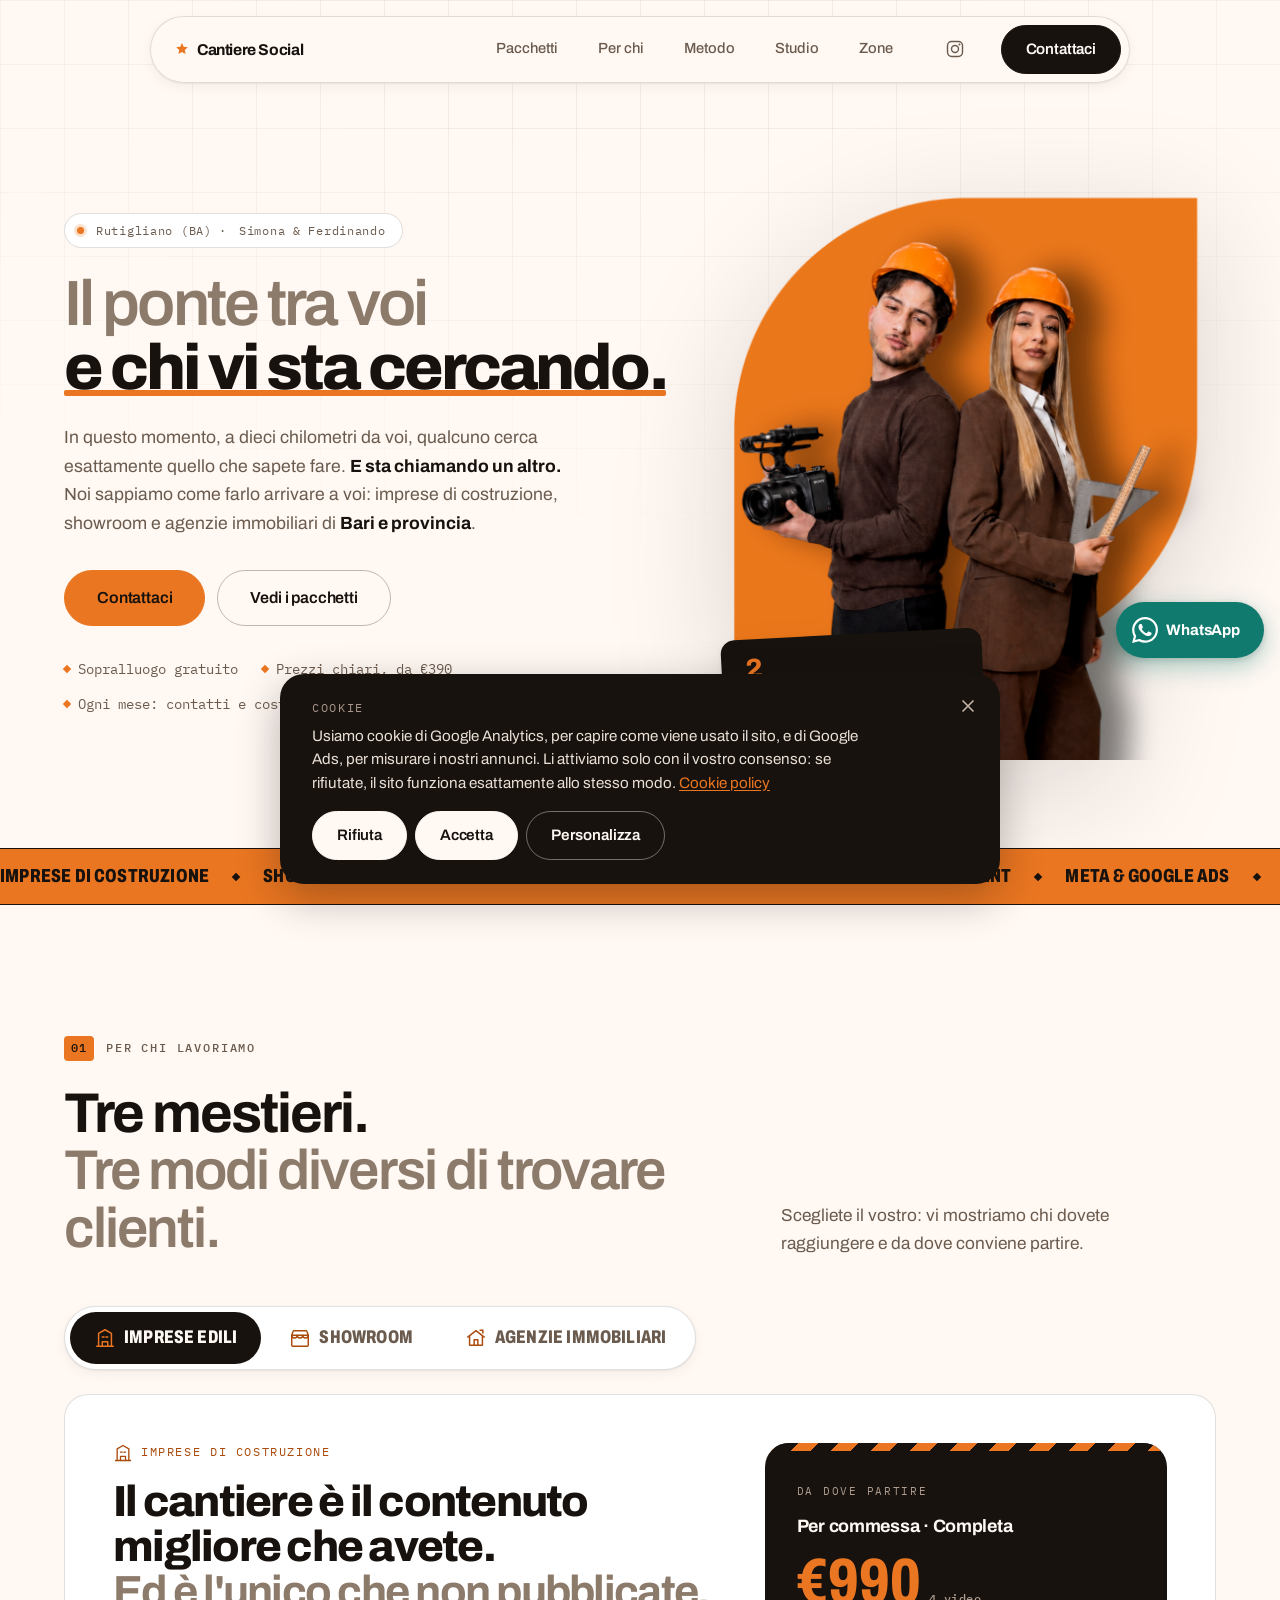
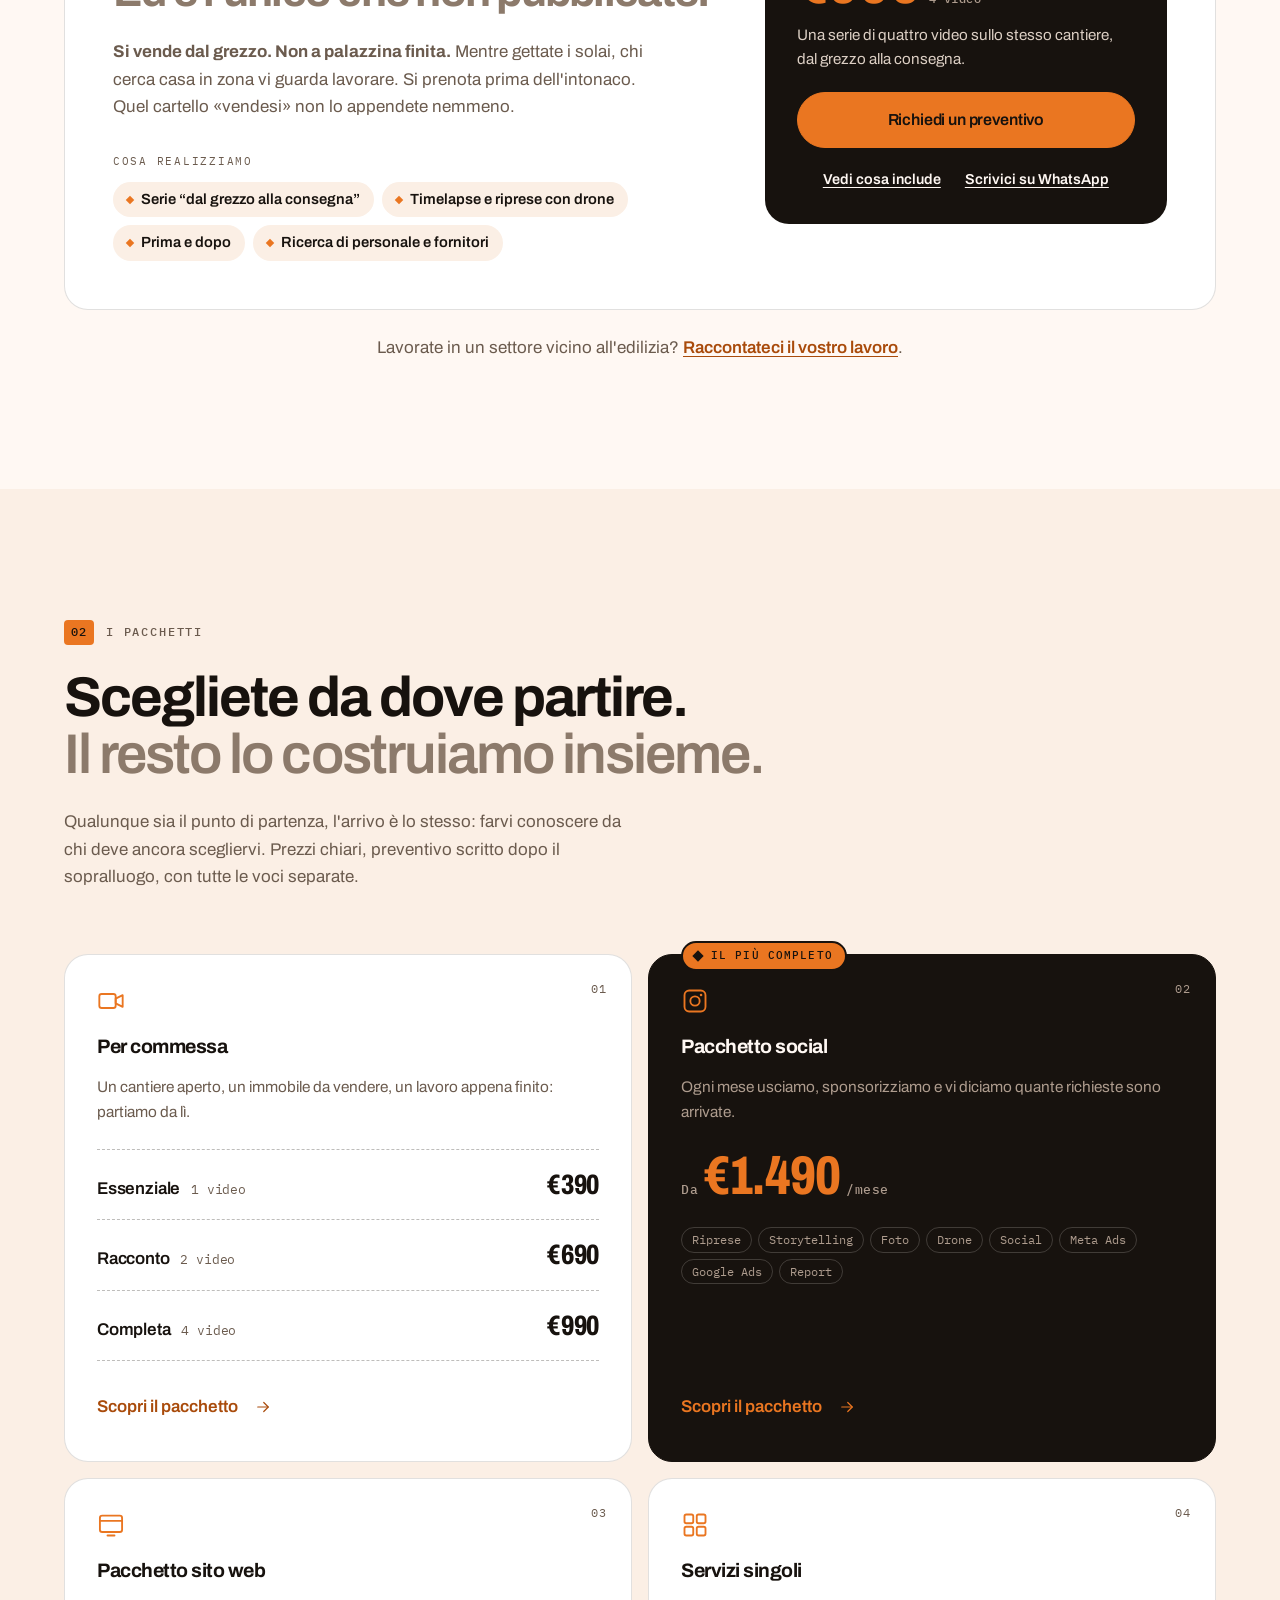
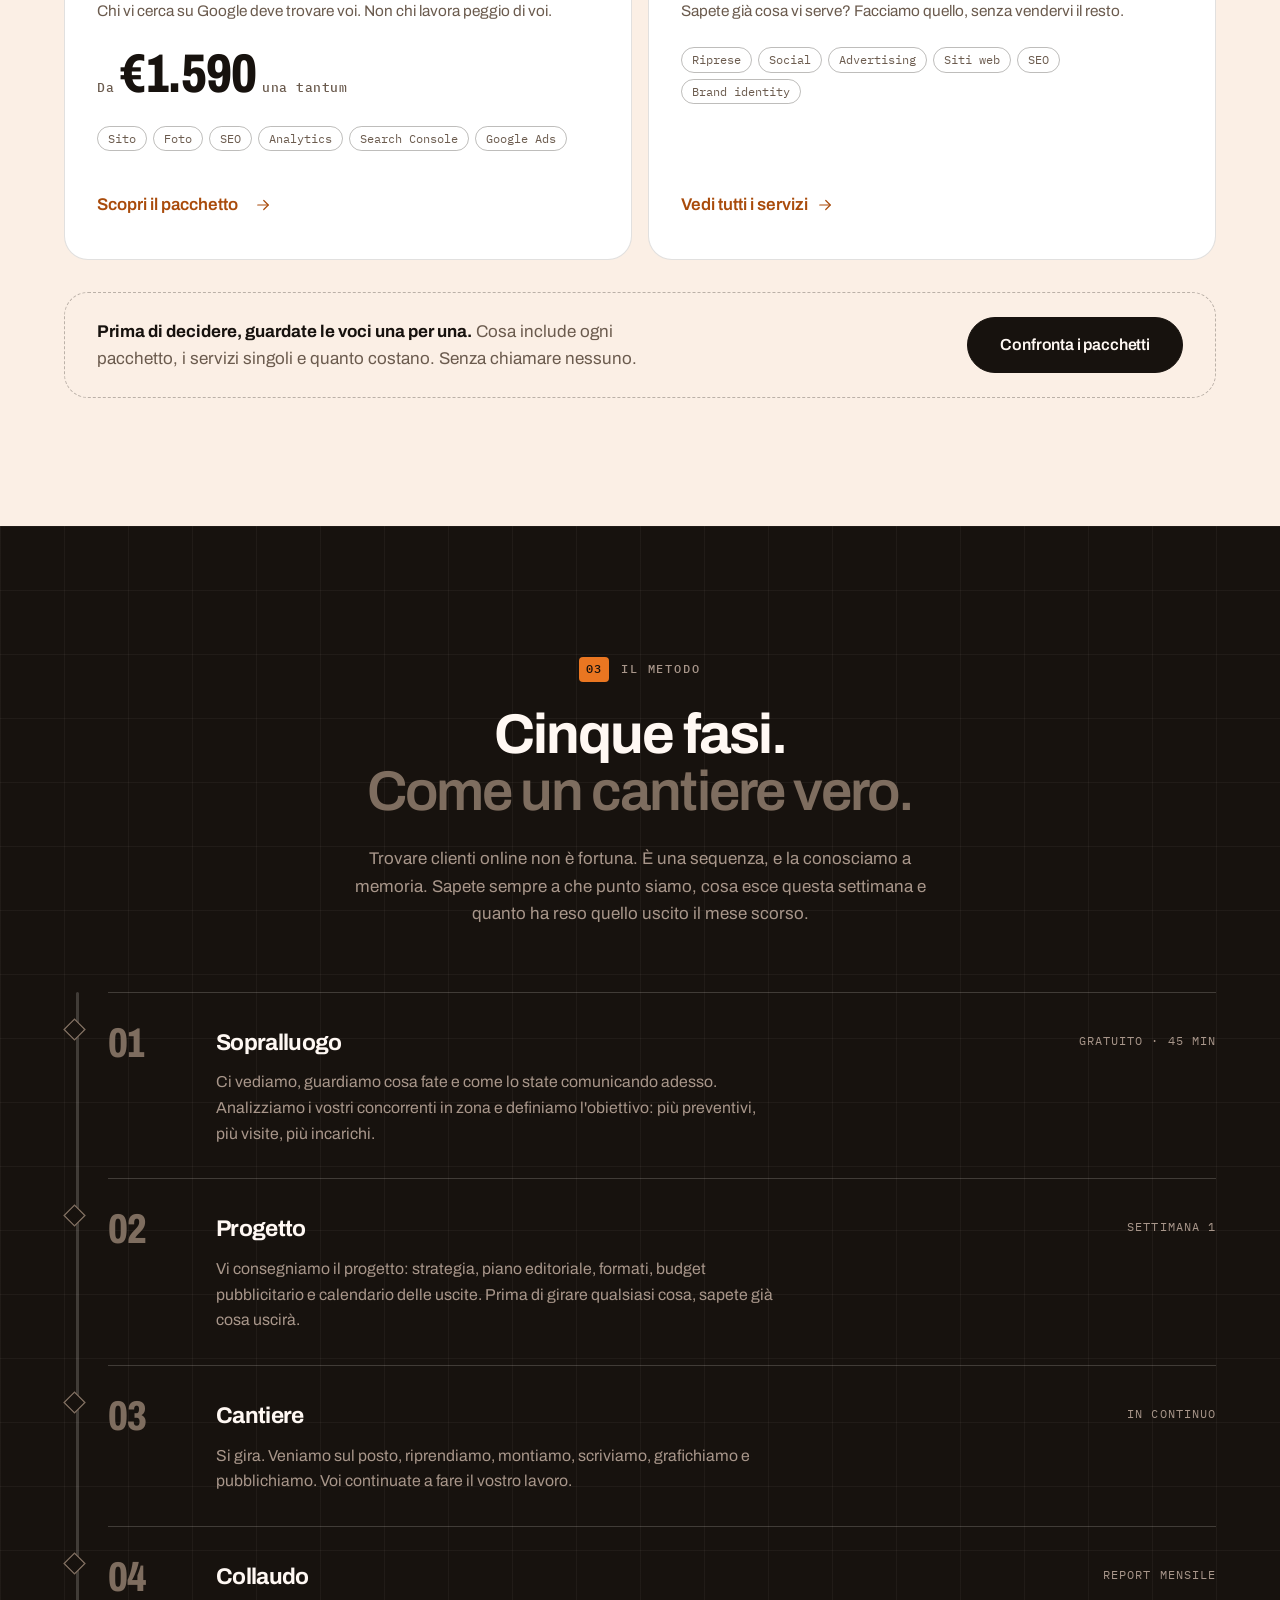
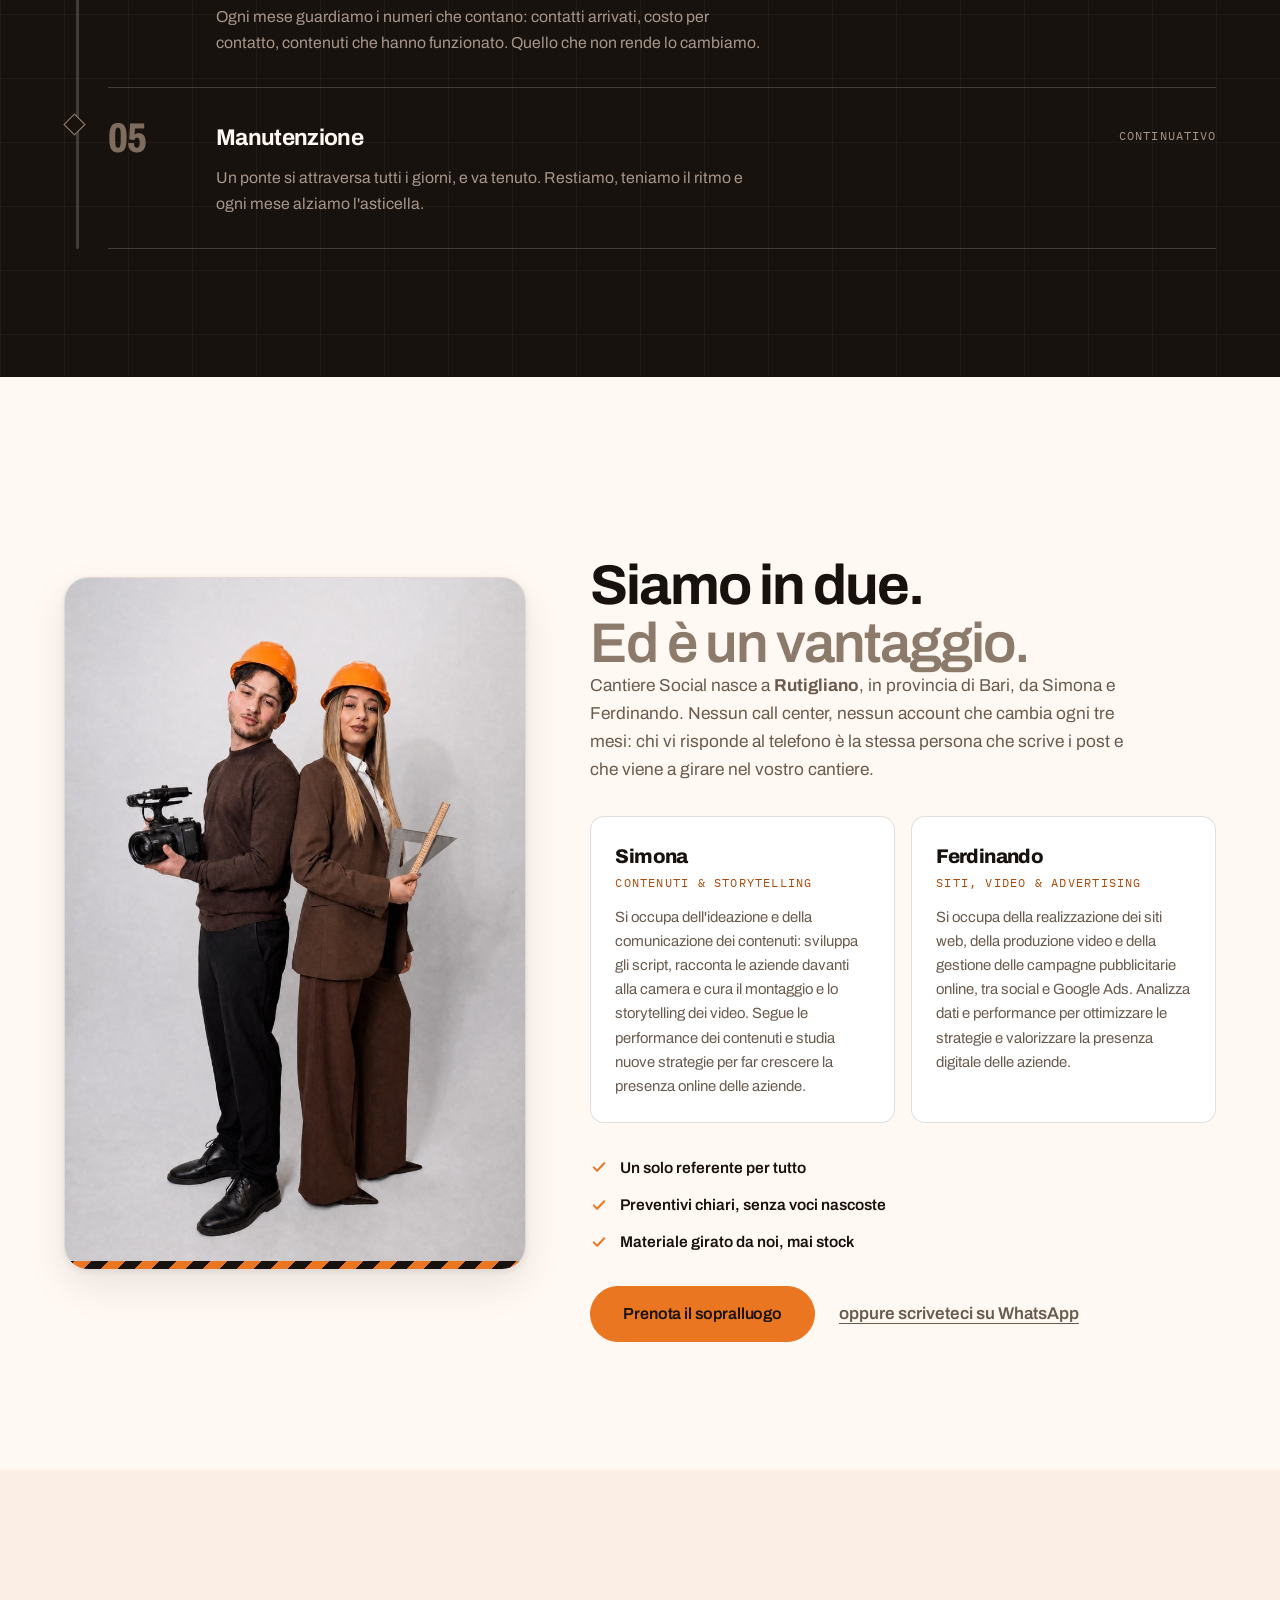
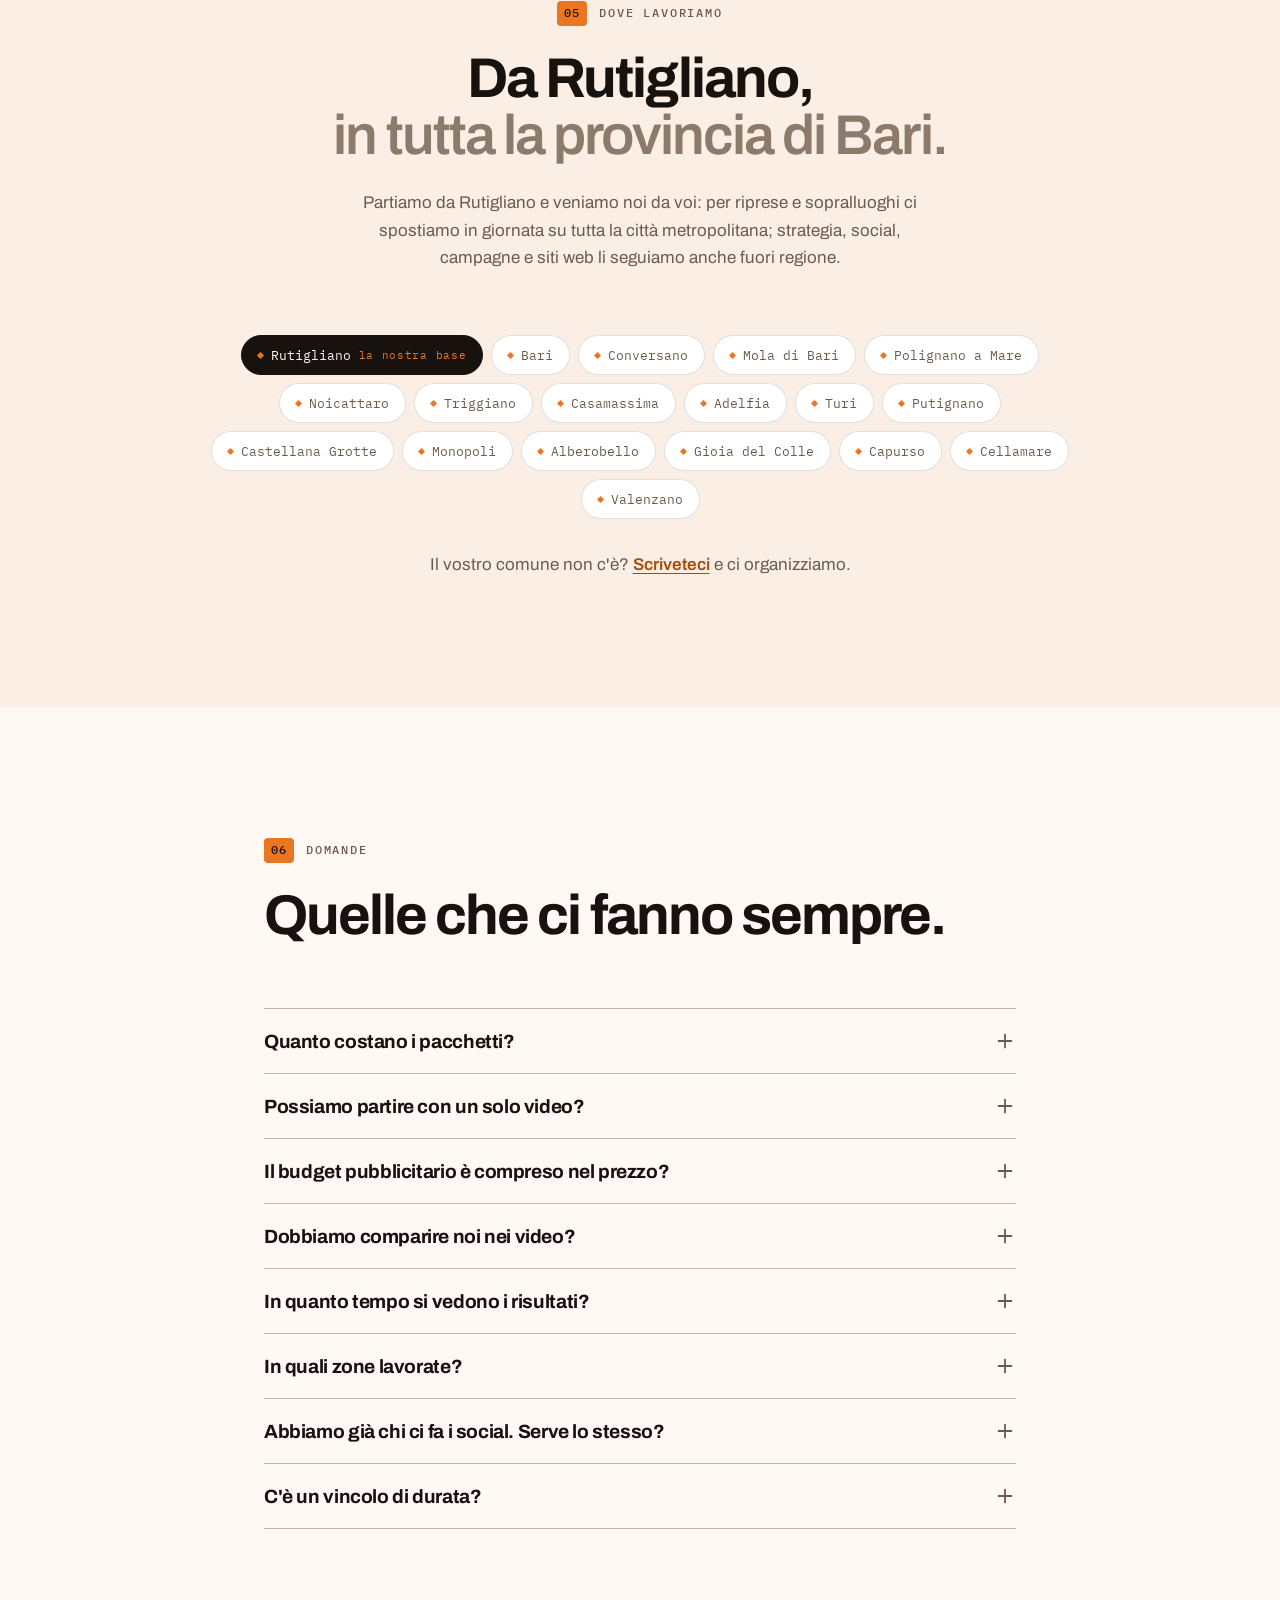
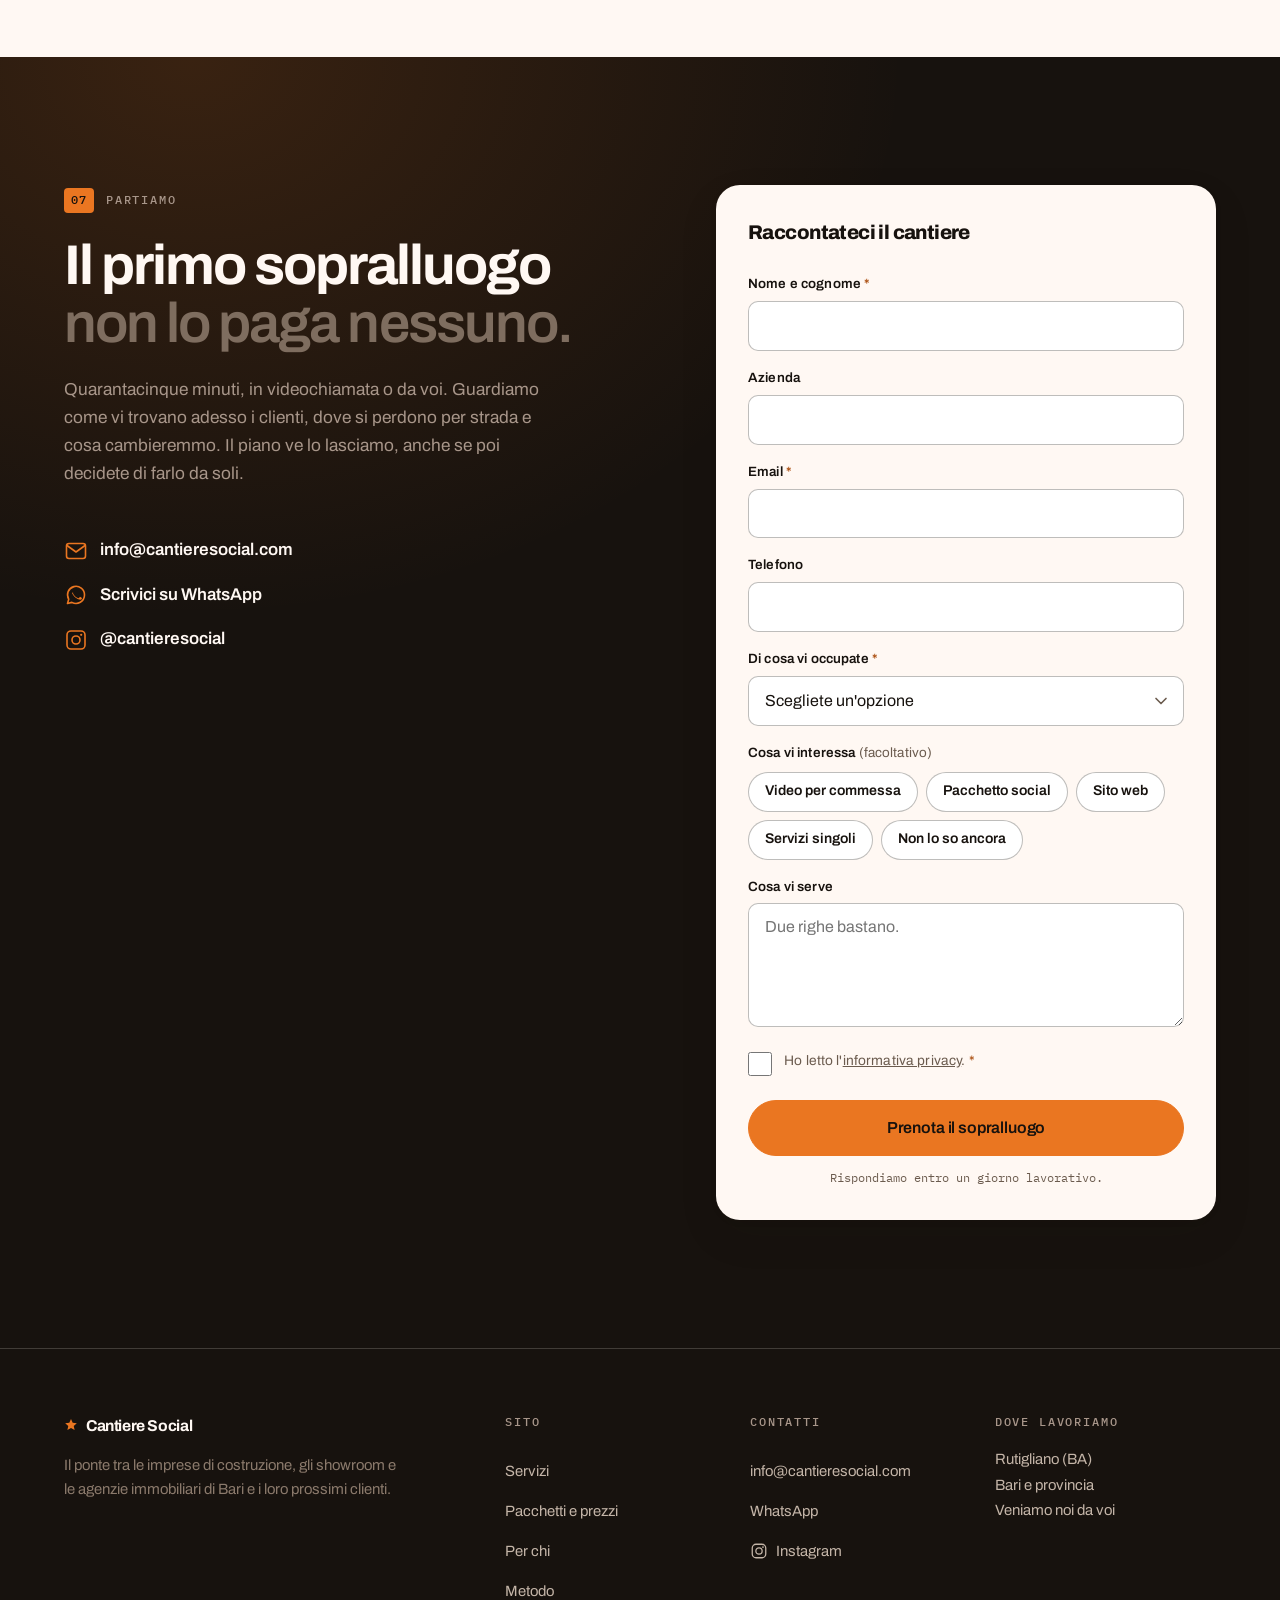
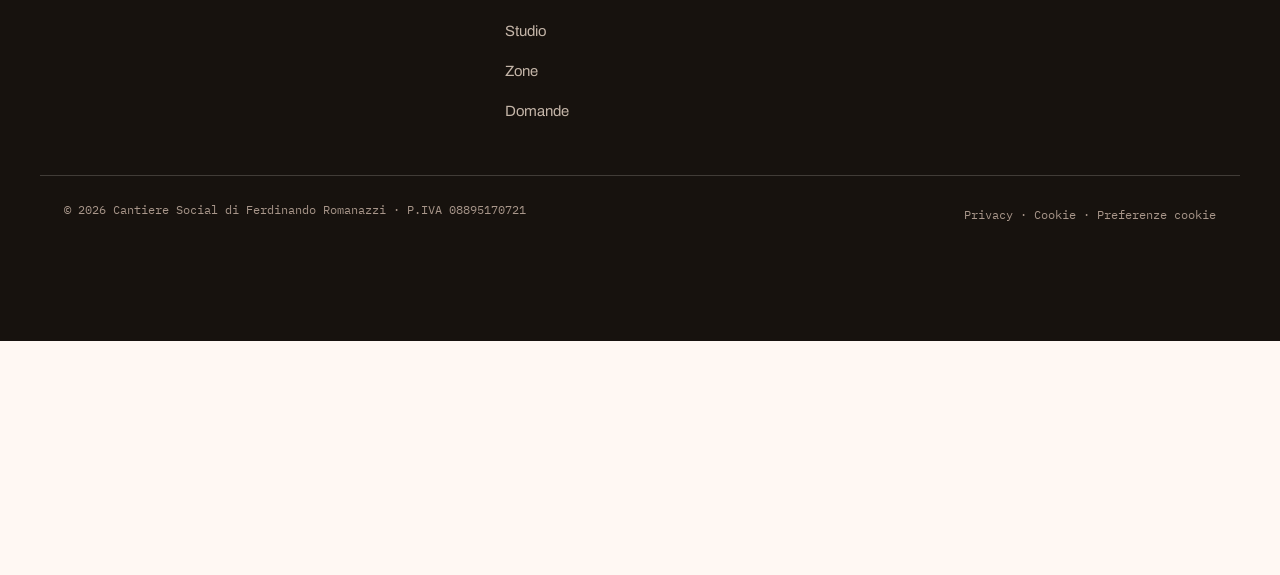
==== commit 6fe36e60: "3.0" ====
--- a/index.html
+++ b/index.html
@@ -3,8 +3,8 @@
 <head>
 <meta charset="utf-8">
 <meta name="viewport" content="width=device-width, initial-scale=1">
-<title>Cantiere Social — Social e video per edilizia e immobiliare a Bari</title>
-<meta name="description" content="Riprese, social, campagne e siti web per imprese edili, showroom e agenzie immobiliari di Bari e provincia. Lo studio di Simona e Ferdinando, a Rutigliano.">
+<title>Cantiere Social — Nuovi clienti per edilizia e immobiliare a Bari</title>
+<meta name="description" content="Il ponte tra la vostra impresa e i nuovi clienti: video, social, campagne e siti web che portano richieste di preventivo. Per imprese edili, showroom e agenzie immobiliari di Bari e provincia.">
 <link rel="canonical" href="https://www.cantieresocial.com/">
 
 <meta name="geo.region" content="IT-BA">
@@ -14,8 +14,8 @@
 <meta property="og:url" content="https://www.cantieresocial.com/">
 <meta property="og:site_name" content="Cantiere Social">
 <meta property="og:locale" content="it_IT">
-<meta property="og:title" content="Cantiere Social — Social e video per edilizia e immobiliare a Bari">
-<meta property="og:description" content="Riprese, social, campagne e siti web per imprese di costruzione, showroom e agenzie immobiliari di Bari e provincia.">
+<meta property="og:title" content="Cantiere Social — Nuovi clienti per edilizia e immobiliare a Bari">
+<meta property="og:description" content="Il ponte tra la vostra impresa e i nuovi clienti. Video, social, campagne e siti web per imprese di costruzione, showroom e agenzie immobiliari di Bari e provincia.">
 <meta property="og:image" content="https://www.cantieresocial.com/assets/og-cover.png">
 <meta property="og:image:width" content="1200">
 <meta property="og:image:height" content="630">
@@ -61,7 +61,7 @@
   "url": "https://www.cantieresocial.com/",
   "image": "https://www.cantieresocial.com/assets/og-cover.png",
   "logo": "https://www.cantieresocial.com/assets/og-mark.png",
-  "description": "Studio di comunicazione a 360° per imprese di costruzione, showroom e agenzie immobiliari di Bari e provincia.",
+  "description": "Il ponte tra la vostra impresa e i nuovi clienti: video, social, campagne e siti web che portano richieste di preventivo. Per imprese di costruzione, showroom e agenzie immobiliari di Bari e provincia.",
   "email": "info@cantieresocial.com",
   "telephone": "+39 347 406 8285",
   "vatID": "IT08895170721",
@@ -234,14 +234,15 @@
       </p>
 
       <h1 class="hero__title reveal">
-        <span class="muted">Costruiamo la vostra presenza online.</span><br>
-        <strong>Dalle fondamenta.</strong>
+        <span class="muted">Il ponte tra voi</span><br>
+        <strong>e chi vi sta cercando.</strong>
       </h1>
 
       <p class="hero__sub reveal">
-        Pacchetti a <strong>360°</strong> per imprese di costruzione, showroom e agenzie
-        immobiliari di <strong>Bari e provincia</strong>. Riprese, social, advertising
-        e sito web: un cantiere solo, due responsabili, una data di consegna.
+        In questo momento, a dieci chilometri da voi, qualcuno cerca esattamente
+        quello che sapete fare. <strong>E sta chiamando un altro.</strong><br>
+        Noi sappiamo come farlo arrivare a voi: imprese di costruzione, showroom e
+        agenzie immobiliari di <strong>Bari e provincia</strong>.
       </p>
 
       <div class="hero__actions reveal">
@@ -252,15 +253,15 @@
       <ul class="hero__ticks reveal" role="list">
         <li>Sopralluogo gratuito</li>
         <li>Prezzi chiari, da €390</li>
-        <li>Report ogni mese</li>
+        <li>Ogni mese: contatti e costi</li>
       </ul>
     </div>
 
     <div class="hero__media reveal">
       <img src="assets/hero-team.png" alt="Simona e Ferdinando di Cantiere Social, con caschetto arancione, videocamera e squadra da disegno." width="984" height="1200" fetchpriority="high" decoding="async">
       <div class="hero__badge" aria-hidden="true">
-        <span class="hero__badge-num">360°</span>
-        <span class="hero__badge-lbl">dalla ripresa al contatto</span>
+        <span class="hero__badge-num">2</span>
+        <span class="hero__badge-lbl">persone, sempre le stesse</span>
       </div>
     </div>
   </div>
@@ -276,7 +277,7 @@
     <span>Social management</span><i></i>
     <span>Meta &amp; Google Ads</span><i></i>
     <span>Siti web</span><i></i>
-    <span>Brand identity</span><i></i>
+    <span>Richieste di preventivo</span><i></i>
     <span>Imprese di costruzione</span><i></i>
     <span>Showroom</span><i></i>
     <span>Agenzie immobiliari</span><i></i>
@@ -284,7 +285,7 @@
     <span>Social management</span><i></i>
     <span>Meta &amp; Google Ads</span><i></i>
     <span>Siti web</span><i></i>
-    <span>Brand identity</span><i></i>
+    <span>Richieste di preventivo</span><i></i>
   </div>
 </div>
 
@@ -298,9 +299,9 @@
     <div class="settori__testa">
       <div>
         <p class="label reveal"><span>01</span> Per chi lavoriamo</p>
-        <h2 class="h2 reveal" id="settori-t">Tre mestieri.<br><span class="muted">Tre modi diversi di raccontarli.</span></h2>
-      </div>
-      <p class="settori__nota reveal">Scegliete il vostro: vi mostriamo cosa facciamo e da dove conviene partire.</p>
+        <h2 class="h2 reveal" id="settori-t">Tre mestieri.<br><span class="muted">Tre modi diversi di trovare clienti.</span></h2>
+      </div>
+      <p class="settori__nota reveal">Scegliete il vostro: vi mostriamo chi dovete raggiungere e da dove conviene partire.</p>
     </div>
 
     <div class="settori__schede reveal" data-settori>
@@ -315,7 +316,7 @@
         <div class="settore__corpo">
           <p class="settore__chi"><svg viewBox="0 0 24 24" class="ico" aria-hidden="true" focusable="false"><path d="M3 21h18"/><path d="M5 21V7l7-4 7 4v14"/><path d="M9 21v-5h6v5"/><path d="M9 11h2M13 11h2"/></svg>Imprese di costruzione</p>
           <h3 class="settore__claim">Il cantiere è il contenuto migliore che avete. <span>Ed è l'unico che non pubblicate.</span></h3>
-          <p class="settore__testo">Trasformiamo le fasi di lavoro in una serie: si parte dal grezzo e si arriva alla consegna. Chi vi segue vede come lavorate, non solo com'è venuto.</p>
+          <p class="settore__testo"><strong>Si vende dal grezzo. Non a palazzina finita.</strong> Mentre gettate i solai, chi cerca casa in zona vi guarda lavorare. Si prenota prima dell'intonaco. Quel cartello «vendesi» non lo appendete nemmeno.</p>
           <p class="settore__sub">Cosa realizziamo</p>
           <ul class="settore__formati" role="list"><li>Serie “dal grezzo alla consegna”</li><li>Timelapse e riprese con drone</li><li>Prima e dopo</li><li>Ricerca di personale e fornitori</li></ul>
         </div>
@@ -334,7 +335,7 @@
         <div class="settore__corpo">
           <p class="settore__chi"><svg viewBox="0 0 24 24" class="ico" aria-hidden="true" focusable="false"><path d="M3 9l1.6-4.5A1 1 0 015.5 4h13a1 1 0 01.9.5L21 9"/><path d="M3 9h18v11a1 1 0 01-1 1H4a1 1 0 01-1-1z"/><path d="M3 9a3 3 0 006 0 3 3 0 006 0 3 3 0 006 0"/></svg>Showroom</p>
           <h3 class="settore__claim">Il problema non è vendere. <span>È farsi trovare.</span></h3>
-          <p class="settore__testo">Portiamo online l'esperienza che si vive dentro: materiali, ambientazioni, novità di stagione. Poi mandiamo in showroom le persone giuste della vostra zona.</p>
+          <p class="settore__testo"><strong>Entrano che hanno già scelto.</strong> Materiali, ambientazioni e novità finiscono davanti a chi, qui vicino, sta per ristrutturare. Chi varca la porta non è un passante che guarda: è un preventivo che cammina.</p>
           <p class="settore__sub">Cosa realizziamo</p>
           <ul class="settore__formati" role="list"><li>Riprese di prodotto e ambientazioni</li><li>Campagne di prossimità</li><li>Eventi e nuove collezioni</li></ul>
         </div>
@@ -353,7 +354,7 @@
         <div class="settore__corpo">
           <p class="settore__chi"><svg viewBox="0 0 24 24" class="ico" aria-hidden="true" focusable="false"><path d="M3 11l9-7 9 7"/><path d="M5 10v10h14V10"/><path d="M10 20v-6h4v6"/><path d="M16.5 3.5h3v3"/></svg>Agenzie immobiliari</p>
           <h3 class="settore__claim">Un immobile raccontato bene <span>si vende prima. Sempre.</span></h3>
-          <p class="settore__testo">Video tour, foto curate e schede immobile che rispondono alle domande prima della visita. Meno appuntamenti a vuoto, più visite di chi è davvero interessato.</p>
+          <p class="settore__testo"><strong>Si vende prima. Non si ribassa dopo.</strong> Chi arriva alla visita ha già visto tutto e viene per comprare. L'altra strada la conoscete: l'annuncio che ingiallisce in vetrina, i sabati buttati e il prezzo che scende di mese in mese.</p>
           <p class="settore__sub">Cosa realizziamo</p>
           <ul class="settore__formati" role="list"><li>Video tour e foto professionali</li><li>Annunci e schede immobile</li><li>Campagne per acquisizione incarichi</li></ul>
         </div>
@@ -380,8 +381,9 @@
       <p class="label reveal"><span>02</span> I pacchetti</p>
       <h2 class="h2 reveal">Scegliete da dove partire.<br><span class="muted">Il resto lo costruiamo insieme.</span></h2>
       <p class="sec-head__note reveal">
-        Prezzi di partenza chiari, senza sorprese. Dopo il sopralluogo ricevete un
-        preventivo scritto con tutte le voci separate.
+        Qualunque sia il punto di partenza, l'arrivo è lo stesso: farvi conoscere da
+        chi deve ancora scegliervi. Prezzi chiari, preventivo scritto dopo il
+        sopralluogo, con tutte le voci separate.
       </p>
     </div>
 
@@ -391,7 +393,7 @@
         <span class="card__n" aria-hidden="true">01</span>
         <svg viewBox="0 0 24 24" class="ico" aria-hidden="true" focusable="false"><rect x="2" y="6" width="14" height="12" rx="2"/><path d="M16 10l6-3v10l-6-3z"/></svg>
         <h3>Per commessa</h3>
-        <p>Avete un progetto da raccontare? Partiamo da quello.</p>
+        <p>Un cantiere aperto, un immobile da vendere, un lavoro appena finito: partiamo da lì.</p>
         <dl class="pack__prezzi">
           <div><dt>Essenziale <span class="pack__qta">1 video</span></dt><dd>€390</dd></div>
           <div><dt>Racconto <span class="pack__qta">2 video</span></dt><dd>€690</dd></div>
@@ -405,7 +407,7 @@
         <span class="card__n" aria-hidden="true">02</span>
         <svg viewBox="0 0 24 24" class="ico" aria-hidden="true" focusable="false"><rect x="3" y="3" width="18" height="18" rx="4"/><circle cx="12" cy="12" r="4"/><circle cx="17.2" cy="6.8" r="1.1" fill="currentColor" stroke="none"/></svg>
         <h3>Pacchetto social</h3>
-        <p>Tutta la comunicazione, dalla produzione alla pubblicità.</p>
+        <p>Ogni mese usciamo, sponsorizziamo e vi diciamo quante richieste sono arrivate.</p>
         <p class="pack__prezzo"><span class="pack__da">Da</span> €1.490<span class="pack__per">/mese</span></p>
         <ul class="pack__tag" role="list">
           <li>Riprese</li><li>Storytelling</li><li>Foto</li><li>Drone</li><li>Social</li><li>Meta Ads</li><li>Google Ads</li><li>Report</li>
@@ -417,7 +419,7 @@
         <span class="card__n" aria-hidden="true">03</span>
         <svg viewBox="0 0 24 24" class="ico" aria-hidden="true" focusable="false"><rect x="2.5" y="4" width="19" height="14" rx="2"/><path d="M2.5 8.5h19"/><path d="M9 21h6"/></svg>
         <h3>Pacchetto sito web</h3>
-        <p>Un sito professionale costruito per farvi trovare e contattare.</p>
+        <p>Chi vi cerca su Google deve trovare voi. Non chi lavora peggio di voi.</p>
         <p class="pack__prezzo"><span class="pack__da">Da</span> €1.590<span class="pack__per">una tantum</span></p>
         <ul class="pack__tag" role="list">
           <li>Sito</li><li>Foto</li><li>SEO</li><li>Analytics</li><li>Search Console</li><li>Google Ads</li>
@@ -429,7 +431,7 @@
         <span class="card__n" aria-hidden="true">04</span>
         <svg viewBox="0 0 24 24" class="ico" aria-hidden="true" focusable="false"><rect x="3" y="3" width="7.5" height="7.5" rx="1.5"/><rect x="13.5" y="3" width="7.5" height="7.5" rx="1.5"/><rect x="3" y="13.5" width="7.5" height="7.5" rx="1.5"/><rect x="13.5" y="13.5" width="7.5" height="7.5" rx="1.5"/></svg>
         <h3>Servizi singoli</h3>
-        <p>Avete già un'esigenza precisa? Costruiamo il servizio intorno a quella.</p>
+        <p>Sapete già cosa vi serve? Facciamo quello, senza vendervi il resto.</p>
         <ul class="pack__tag" role="list">
           <li>Riprese</li><li>Social</li><li>Advertising</li><li>Siti web</li><li>SEO</li><li>Brand identity</li>
         </ul>
@@ -438,7 +440,7 @@
     </div>
 
     <div class="pack-confronto reveal">
-      <p><strong>Volete vedere tutto nel dettaglio?</strong> Cosa include ogni pacchetto, i servizi singoli e quanto costano.</p>
+      <p><strong>Prima di decidere, guardate le voci una per una.</strong> Cosa include ogni pacchetto, i servizi singoli e quanto costano. Senza chiamare nessuno.</p>
       <a class="btn btn--dark btn--lg" href="/pacchetti">Confronta i pacchetti</a>
     </div>
   </div>
@@ -451,7 +453,9 @@
       <p class="label label--inv reveal"><span>03</span> Il metodo</p>
       <h2 class="h2 reveal">Cinque fasi.<br><span class="muted-inv">Come un cantiere vero.</span></h2>
       <p class="sec-head__note sec-head__note--inv reveal">
-        Sapete sempre a che punto siamo, cosa esce questa settimana e chi lo sta facendo.
+        Trovare clienti online non è fortuna. È una sequenza, e la conosciamo a memoria.
+        Sapete sempre a che punto siamo, cosa esce questa settimana e quanto ha reso
+        quello uscito il mese scorso.
       </p>
     </div>
 
@@ -500,7 +504,7 @@
         <span class="phase__n">05</span>
         <div>
           <h3>Manutenzione</h3>
-          <p>La comunicazione non è un'opera che si consegna e finisce. Restiamo, teniamo il ritmo e alziamo l'asticella mese dopo mese.</p>
+          <p>Un ponte si attraversa tutti i giorni, e va tenuto. Restiamo, teniamo il ritmo e ogni mese alziamo l'asticella.</p>
         </div>
         <span class="phase__meta">continuativo</span>
       </li>
@@ -692,9 +696,9 @@
       <p class="label label--inv reveal"><span>07</span> Partiamo</p>
       <h2 class="h2 reveal">Il primo sopralluogo<br><span class="muted-inv">non lo paga nessuno.</span></h2>
       <p class="cta__lead reveal">
-        Quarantacinque minuti, in videochiamata o da voi. Guardiamo come
-        comunicate adesso, vi diciamo cosa cambieremmo e vi lasciamo il piano.
-        Anche se poi decidete di farlo da soli.
+        Quarantacinque minuti, in videochiamata o da voi. Guardiamo come vi
+        trovano adesso i clienti, dove si perdono per strada e cosa cambieremmo.
+        Il piano ve lo lasciamo, anche se poi decidete di farlo da soli.
       </p>
 
       <ul class="cta__direct reveal" role="list">
@@ -801,7 +805,7 @@
         </svg>
         <span>Cantiere Social</span>
       </a>
-      <p>Comunicazione a 360° per imprese di costruzione, showroom e agenzie immobiliari.</p>
+      <p>Il ponte tra le imprese di costruzione, gli showroom e le agenzie immobiliari di Bari e i loro prossimi clienti.</p>
     </div>
 
     <nav class="footer__nav" aria-label="Navigazione footer">
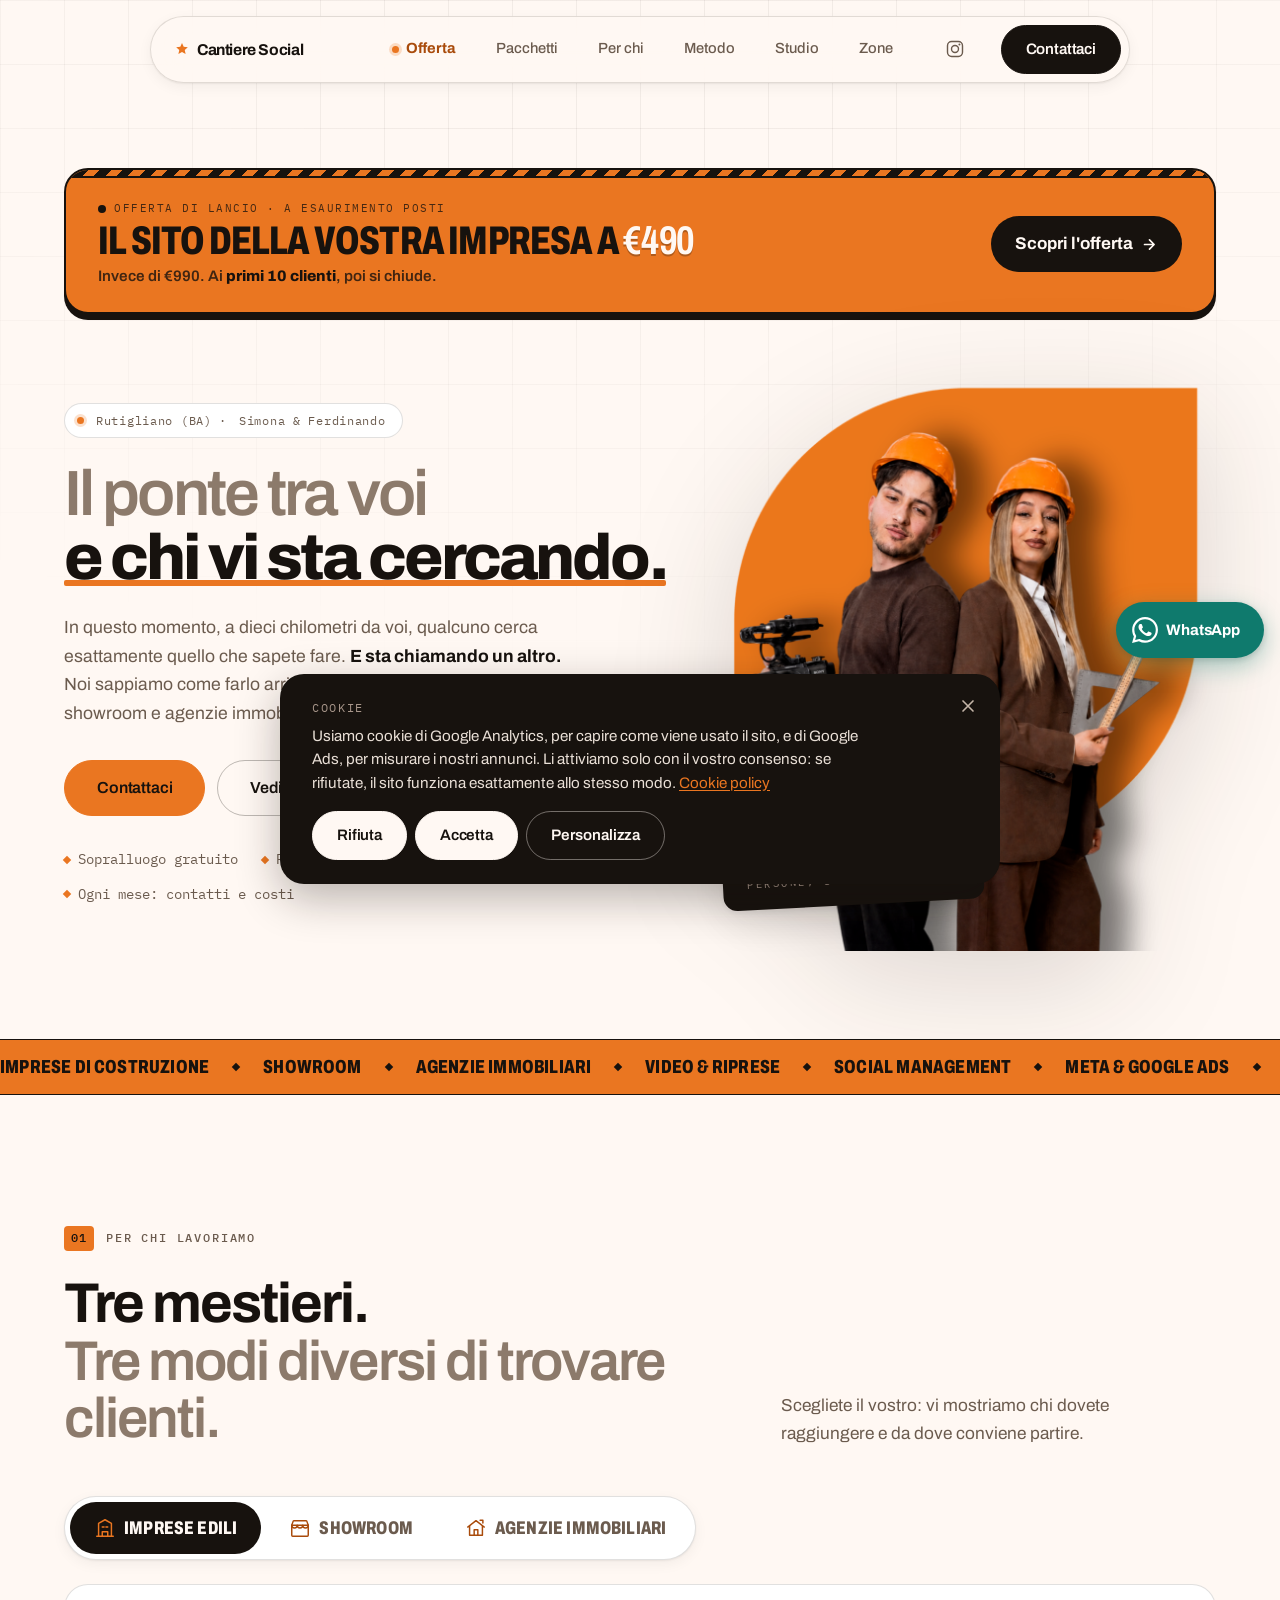
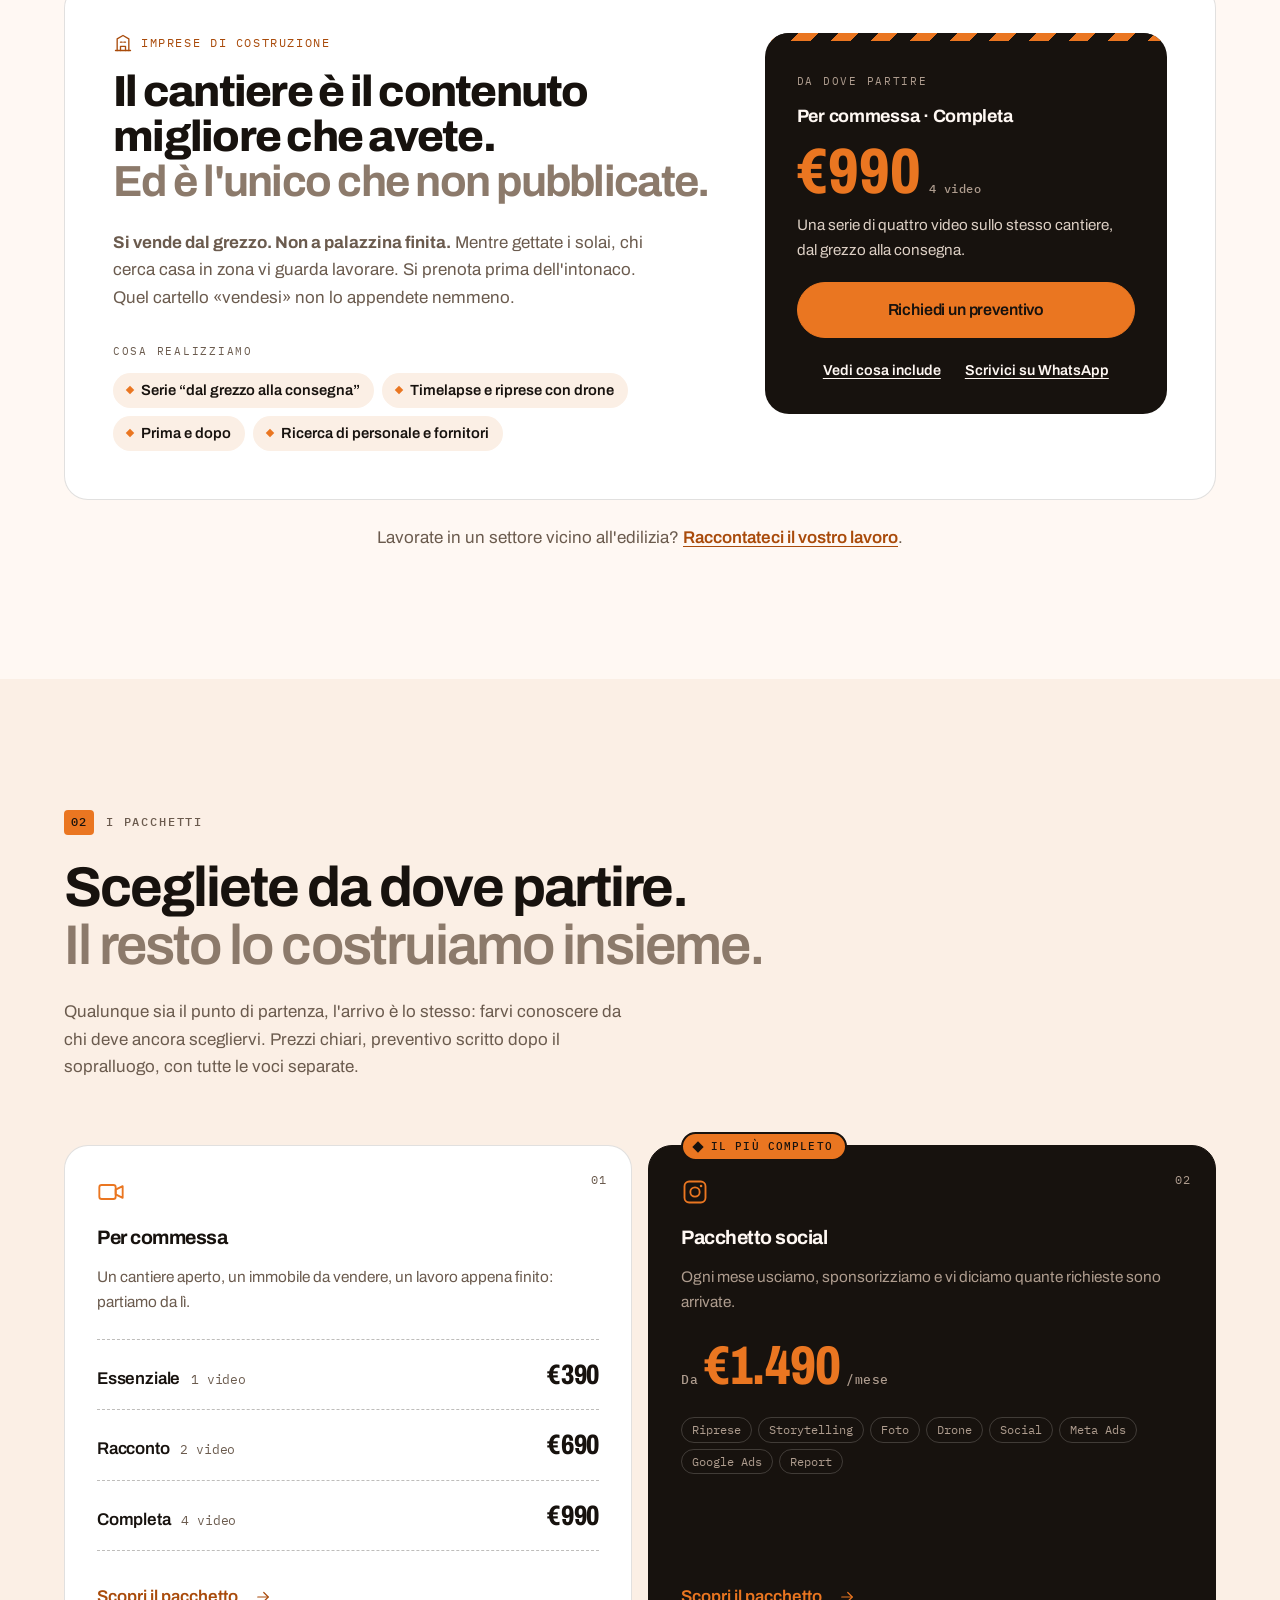
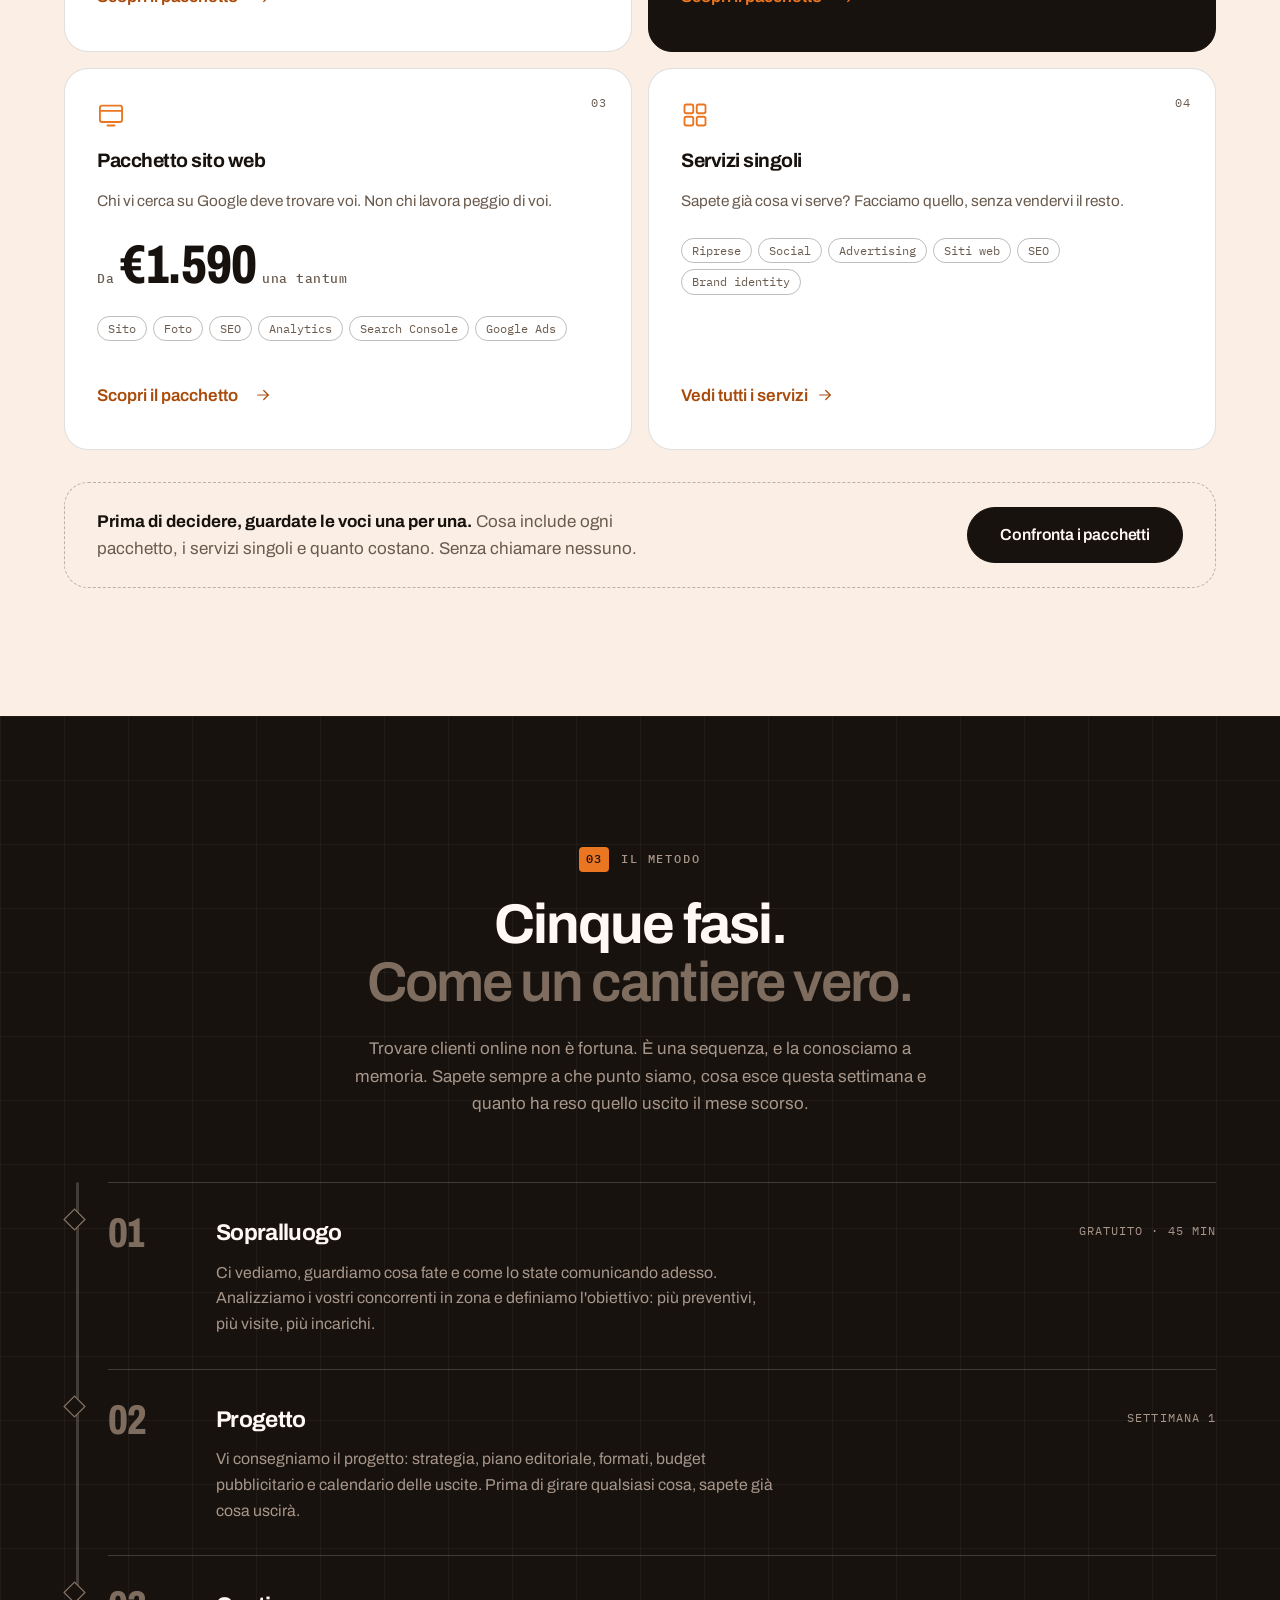
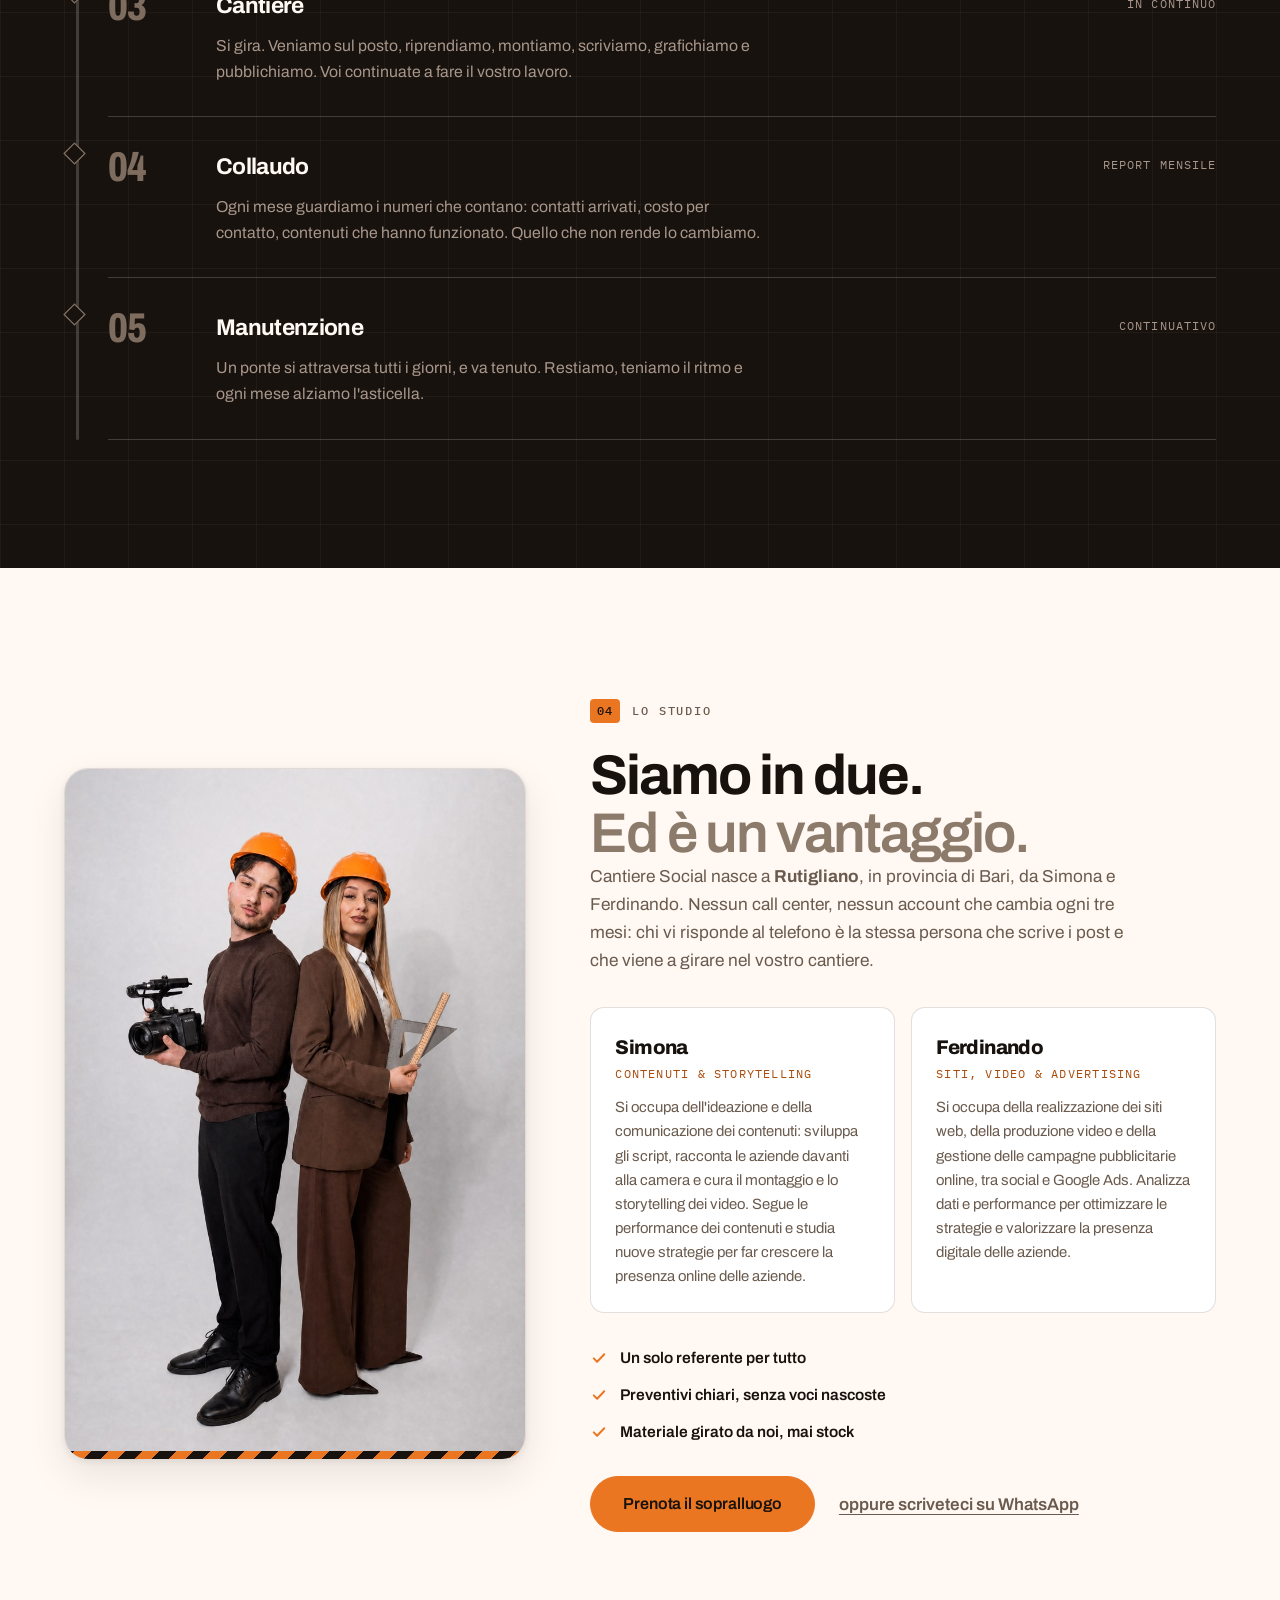
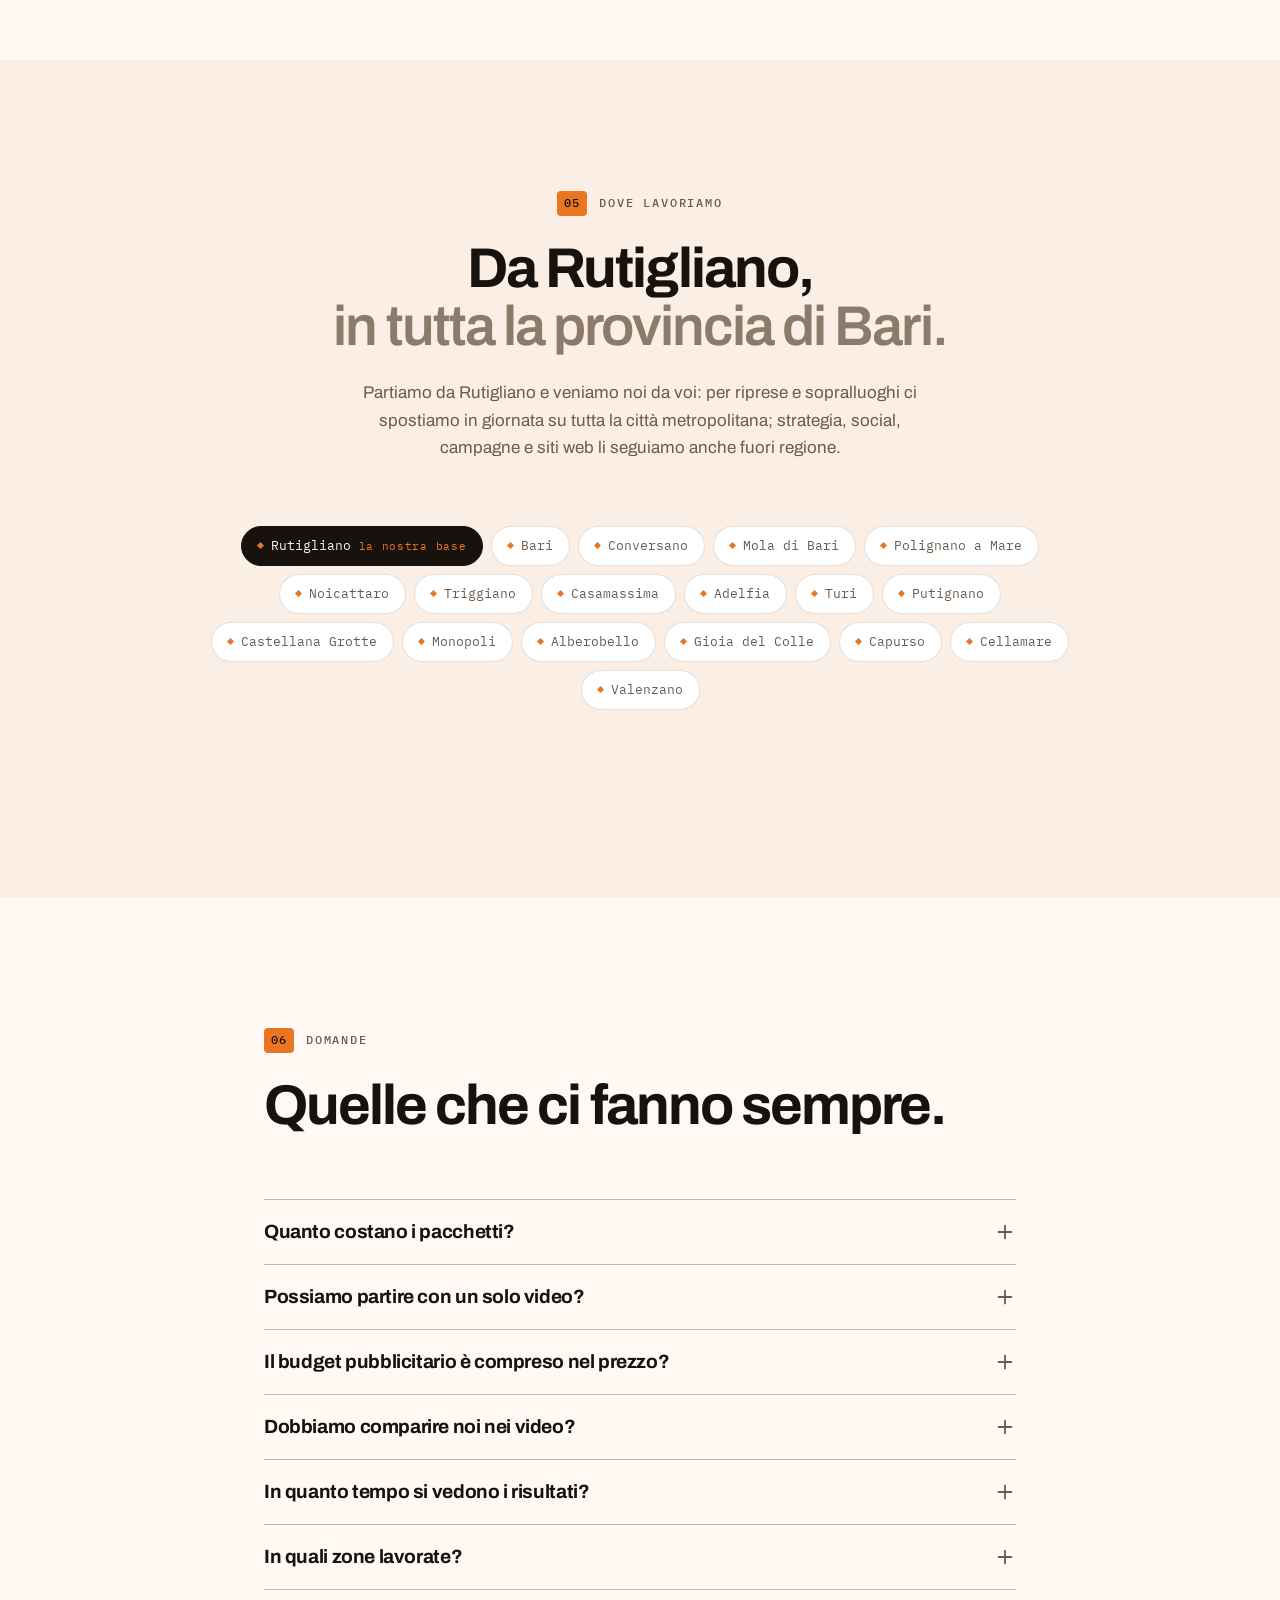
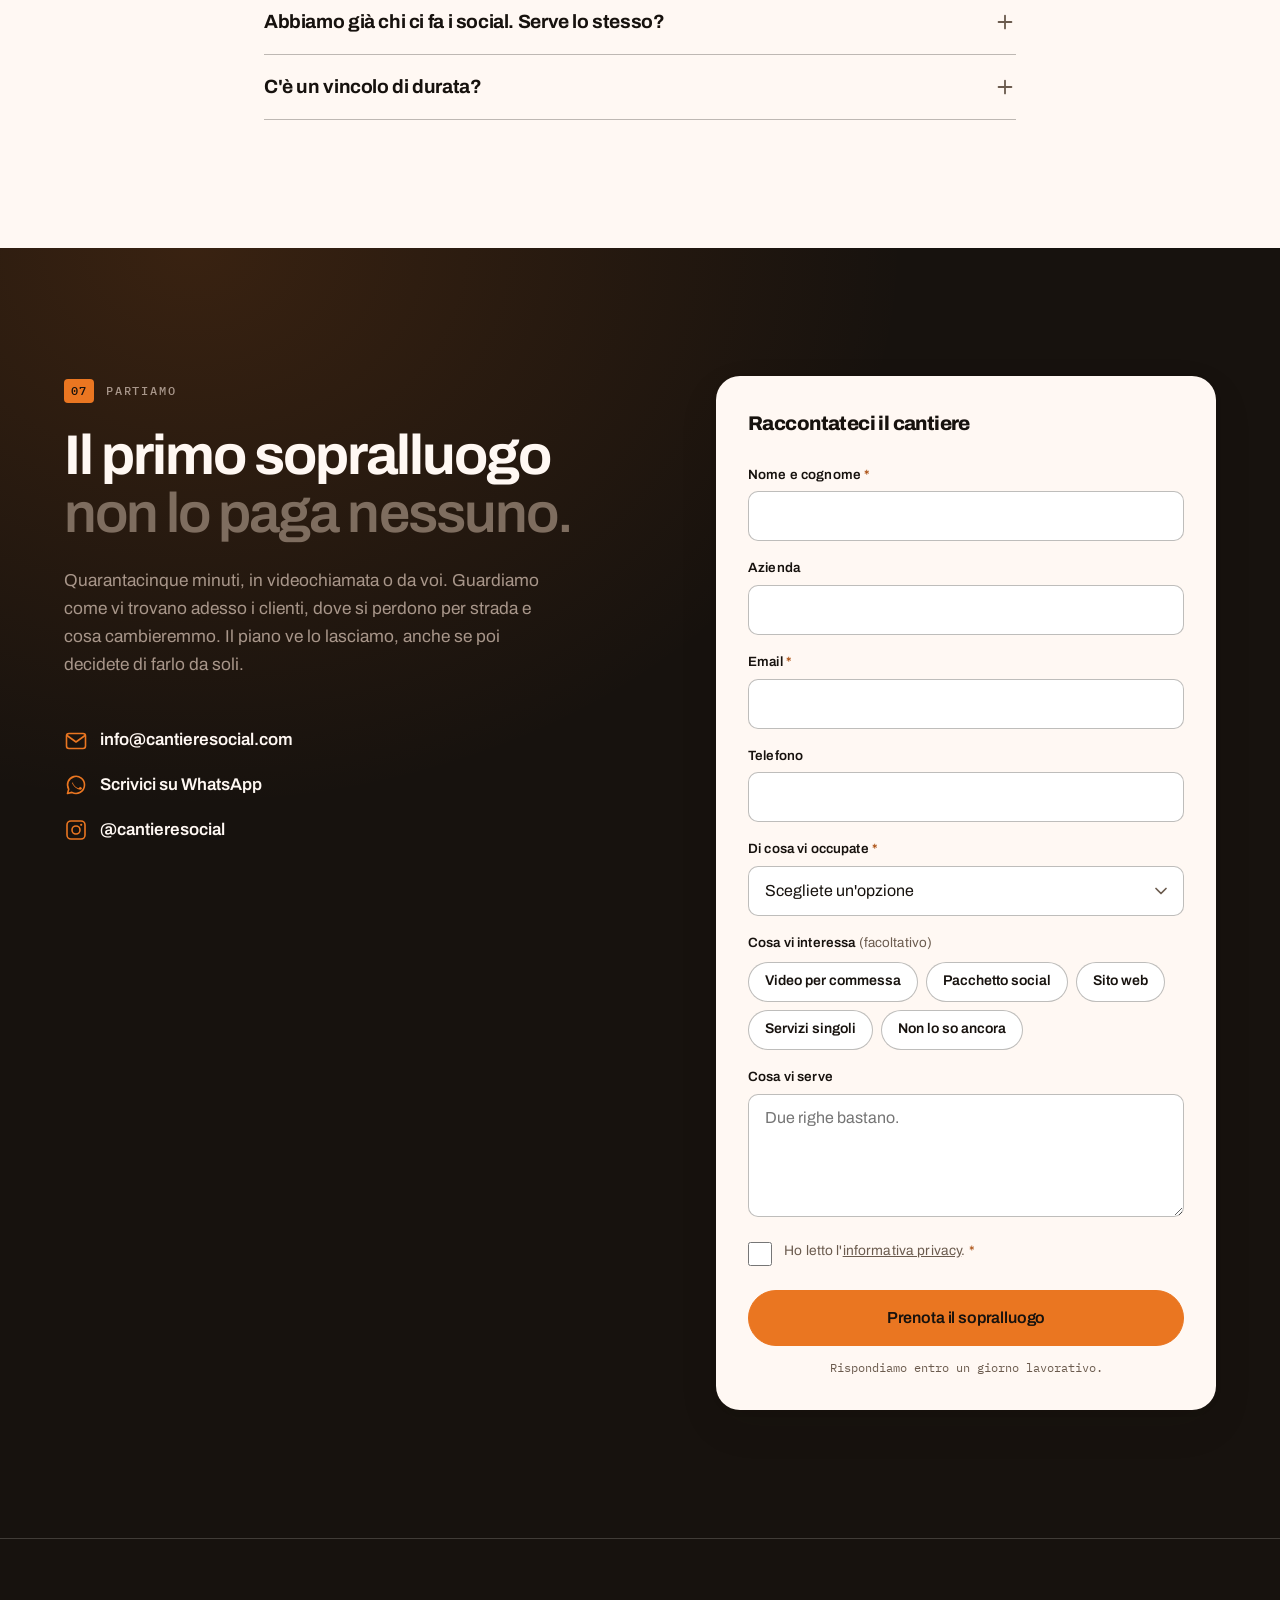
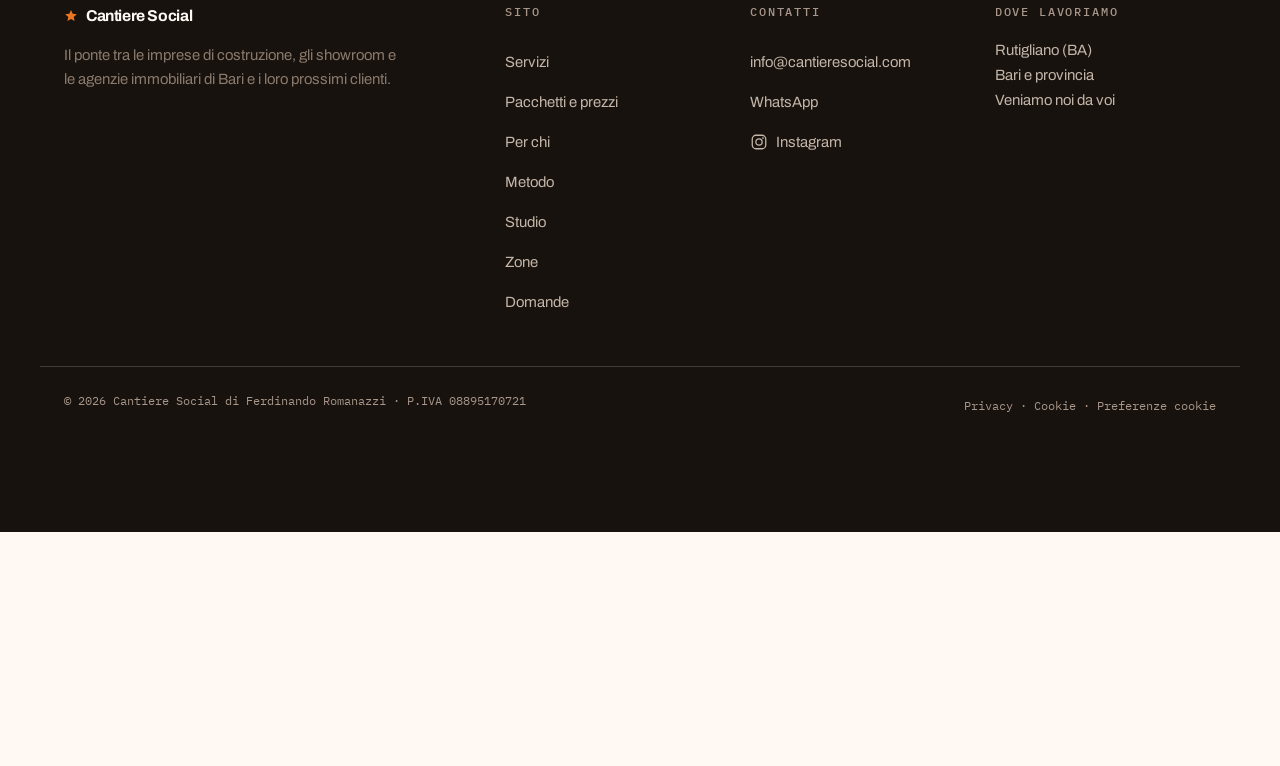
==== commit aa1aa35b: "Link a landing page" ====
--- a/index.html
+++ b/index.html
@@ -31,7 +31,7 @@
 <link href="https://fonts.googleapis.com/css2?family=Archivo:wdth,wght@62..125,400..800&family=IBM+Plex+Mono:wght@400;500&display=swap" rel="stylesheet">
 <!-- ⚠️ Alzate ?v= a ogni modifica di CSS/JS: forza il browser a
      riscaricarli invece di riusare la copia in cache. -->
-<link rel="stylesheet" href="styles.css?v=24">
+<link rel="stylesheet" href="styles.css?v=26">
 
 <script>
   /* Attiva l'intro prima del primo paint, così non c'è sfarfallio.
@@ -173,6 +173,7 @@
     </a>
 
     <ul class="nav__links">
+      <li><a class="nav__offerta" href="/offerta"><span class="nav__pallino" aria-hidden="true"></span>Offerta</a></li>
       <li><a href="/pacchetti">Pacchetti</a></li>
       <li><a href="#settori">Per chi</a></li>
       <li><a href="#metodo">Metodo</a></li>
@@ -199,6 +200,7 @@
   </nav>
 
   <div class="nav-mobile" id="nav-mobile" hidden>
+    <a class="nav__offerta" href="/offerta"><span class="nav__pallino" aria-hidden="true"></span>Offerta · sito a €490</a>
     <a href="/pacchetti">Pacchetti</a>
     <a href="#settori">Per chi</a>
     <a href="#metodo">Metodo</a>
@@ -225,6 +227,22 @@
 <!-- ══ HERO ══════════════════════════════════════════════════════════ -->
 <section class="hero">
   <div class="hero__grid-bg" aria-hidden="true"></div>
+
+  <!-- Richiamo all'offerta di lancio, in cima a tutto: porta a /offerta.
+       ⚠️ A offerta finita togliete questo blocco e la voce "Offerta" nei
+       due menu, altrimenti il sito porta a una pagina chiusa. -->
+  <div class="wrap">
+    <a class="lancio" href="/offerta">
+      <span class="lancio__nastro" aria-hidden="true"></span>
+      <span class="lancio__eti"><span class="lancio__pallino" aria-hidden="true"></span>Offerta di lancio<span class="lancio__eti-piu"> · a esaurimento posti</span></span>
+      <span class="lancio__t">Il sito della vostra impresa a <b>€490</b></span>
+      <span class="lancio__sub">Invece di €990. Ai <strong>primi 10 clienti</strong>, poi si chiude.</span>
+      <span class="lancio__cta">
+        Scopri l'offerta
+        <svg viewBox="0 0 24 24" width="17" height="17" fill="none" stroke="currentColor" stroke-width="2.4" stroke-linecap="round" stroke-linejoin="round" aria-hidden="true"><path d="M5 12h13M12 5.5L18.5 12 12 18.5"/></svg>
+      </span>
+    </a>
+  </div>
 
   <div class="wrap hero__inner">
     <div class="hero__copy">
--- a/styles.css
+++ b/styles.css
@@ -1816,6 +1816,105 @@
   background: var(--ink); transform: rotate(45deg);
 }
 
+/* ── Richiamo all'offerta di lancio, in cima alla home ───────────── */
+.lancio {
+  position: relative;
+  display: grid;
+  grid-template-columns: 1fr auto;
+  grid-template-areas:
+    "eti  cta"
+    "t    cta"
+    "sub  cta";
+  align-items: center;
+  column-gap: var(--sp-6); row-gap: 2px;
+  margin-bottom: clamp(28px, 4vw, 44px);
+  padding: calc(var(--sp-5) + 6px) var(--sp-6) var(--sp-5);
+  background: var(--orange);
+  color: var(--ink);
+  border: 2px solid var(--ink);
+  border-radius: var(--radius-lg);
+  box-shadow: 0 6px 0 var(--ink);
+  text-decoration: none;
+  overflow: hidden;
+  transition: transform .16s var(--ease), box-shadow .16s var(--ease);
+}
+.lancio:hover, .lancio:focus-visible { transform: translateY(3px); box-shadow: 0 3px 0 var(--ink); }
+.lancio:active { transform: translateY(6px); box-shadow: 0 0 0 var(--ink); }
+
+/* nastro da cantiere lungo il bordo alto */
+.lancio__nastro {
+  position: absolute; inset: 0 0 auto; height: 8px;
+  background: repeating-linear-gradient(-45deg, var(--ink) 0 8px, var(--orange) 8px 16px);
+  border-bottom: 2px solid var(--ink);
+}
+
+.lancio__eti {
+  grid-area: eti;
+  display: inline-flex; align-items: center; gap: 8px;
+  font-family: var(--font-mono);
+  font-size: .68rem; letter-spacing: .14em; text-transform: uppercase;
+  color: rgba(23, 18, 14, .78);
+}
+.lancio__pallino {
+  width: 8px; height: 8px; border-radius: 50%;
+  background: var(--ink);
+  animation: lancio-battito 1.8s var(--ease) infinite;
+}
+@keyframes lancio-battito {
+  0%, 100% { box-shadow: 0 0 0 0 rgba(23, 18, 14, .45); }
+  60%      { box-shadow: 0 0 0 7px rgba(23, 18, 14, 0); }
+}
+
+.lancio__t {
+  grid-area: t;
+  font-family: var(--font-display);
+  font-stretch: var(--stretto);
+  font-size: clamp(1.6rem, 3.6vw, 2.5rem); font-weight: 800;
+  letter-spacing: -.02em; line-height: 1.05;
+  text-transform: uppercase;
+}
+.lancio__t b { color: var(--cream); text-shadow: 0 2px 0 rgba(23, 18, 14, .28); }
+.lancio__sub { grid-area: sub; font-size: .95rem; font-weight: 600; color: rgba(23, 18, 14, .8); }
+.lancio__sub strong { color: var(--ink); font-weight: 800; }
+
+.lancio__cta {
+  grid-area: cta;
+  display: inline-flex; align-items: center; gap: 8px;
+  flex: 0 0 auto;
+  padding: 14px var(--sp-5);
+  background: var(--ink); color: var(--cream);
+  border-radius: var(--radius-pill);
+  font-weight: 700; white-space: nowrap;
+}
+
+@media (max-width: 720px) {
+  .lancio {
+    grid-template-columns: 1fr;
+    grid-template-areas: "eti" "t" "sub" "cta";
+    row-gap: 4px;
+    padding: calc(var(--sp-4) + 6px) var(--sp-5) var(--sp-4);
+  }
+  .lancio__t { font-size: clamp(1.3rem, 6.4vw, 1.7rem); }
+  .lancio__sub { font-size: .88rem; }
+  .lancio__cta { width: 100%; justify-content: center; margin-top: 10px; padding-block: 12px; }
+}
+/* sul telefono stretto l'etichetta si accorcia: deve stare su una riga */
+@media (max-width: 520px) {
+  .lancio__eti-piu { display: none; }
+}
+@media (prefers-reduced-motion: reduce) {
+  .lancio { transition: none; }
+  .lancio__pallino { animation: none; }
+}
+
+/* la voce "Offerta" nei menu, con il pallino arancione */
+.nav__offerta { color: var(--orange-ink) !important; font-weight: 700 !important; }
+.nav__pallino {
+  display: inline-block; width: 7px; height: 7px; margin-right: 7px;
+  border-radius: 50%; background: var(--orange);
+  box-shadow: 0 0 0 3px rgba(234, 118, 33, .22);
+}
+
 .pack-confronto {
   display: flex; flex-wrap: wrap; align-items: center; justify-content: space-between;
   gap: var(--sp-4) var(--sp-6);
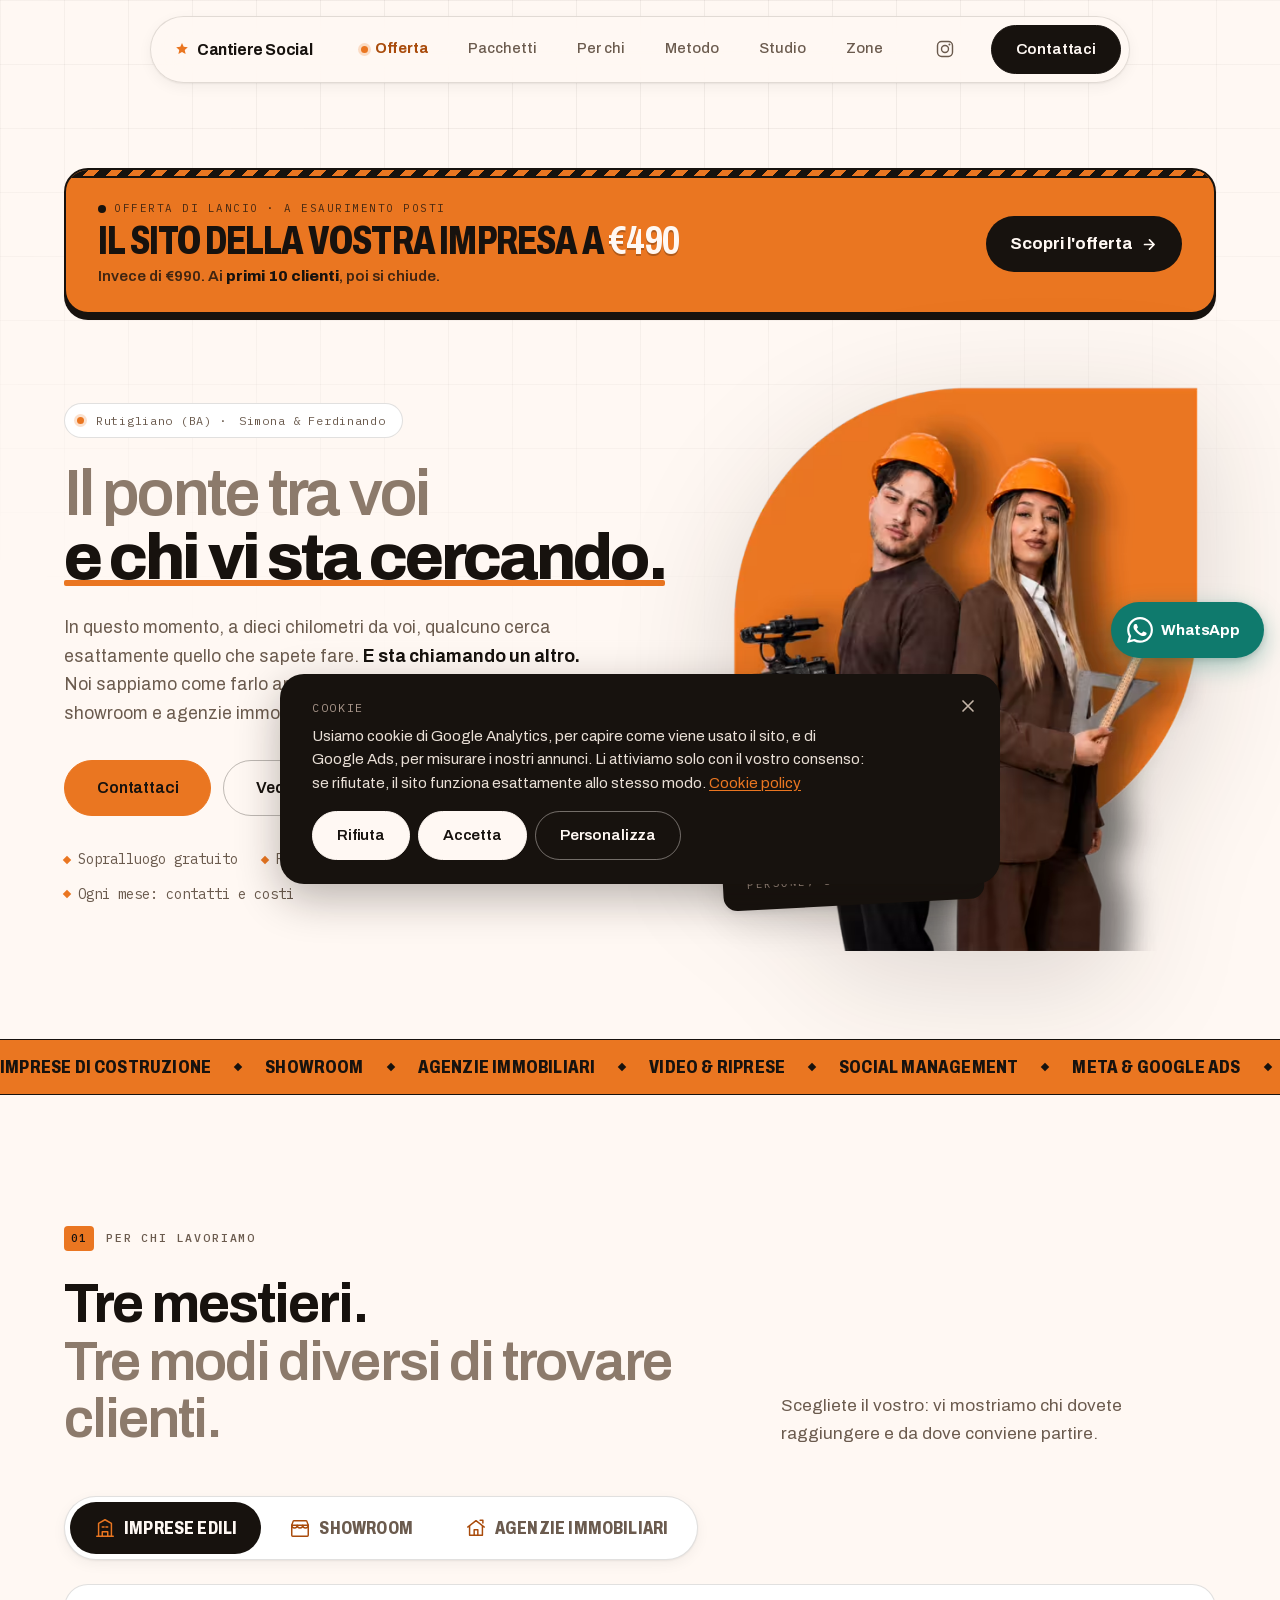
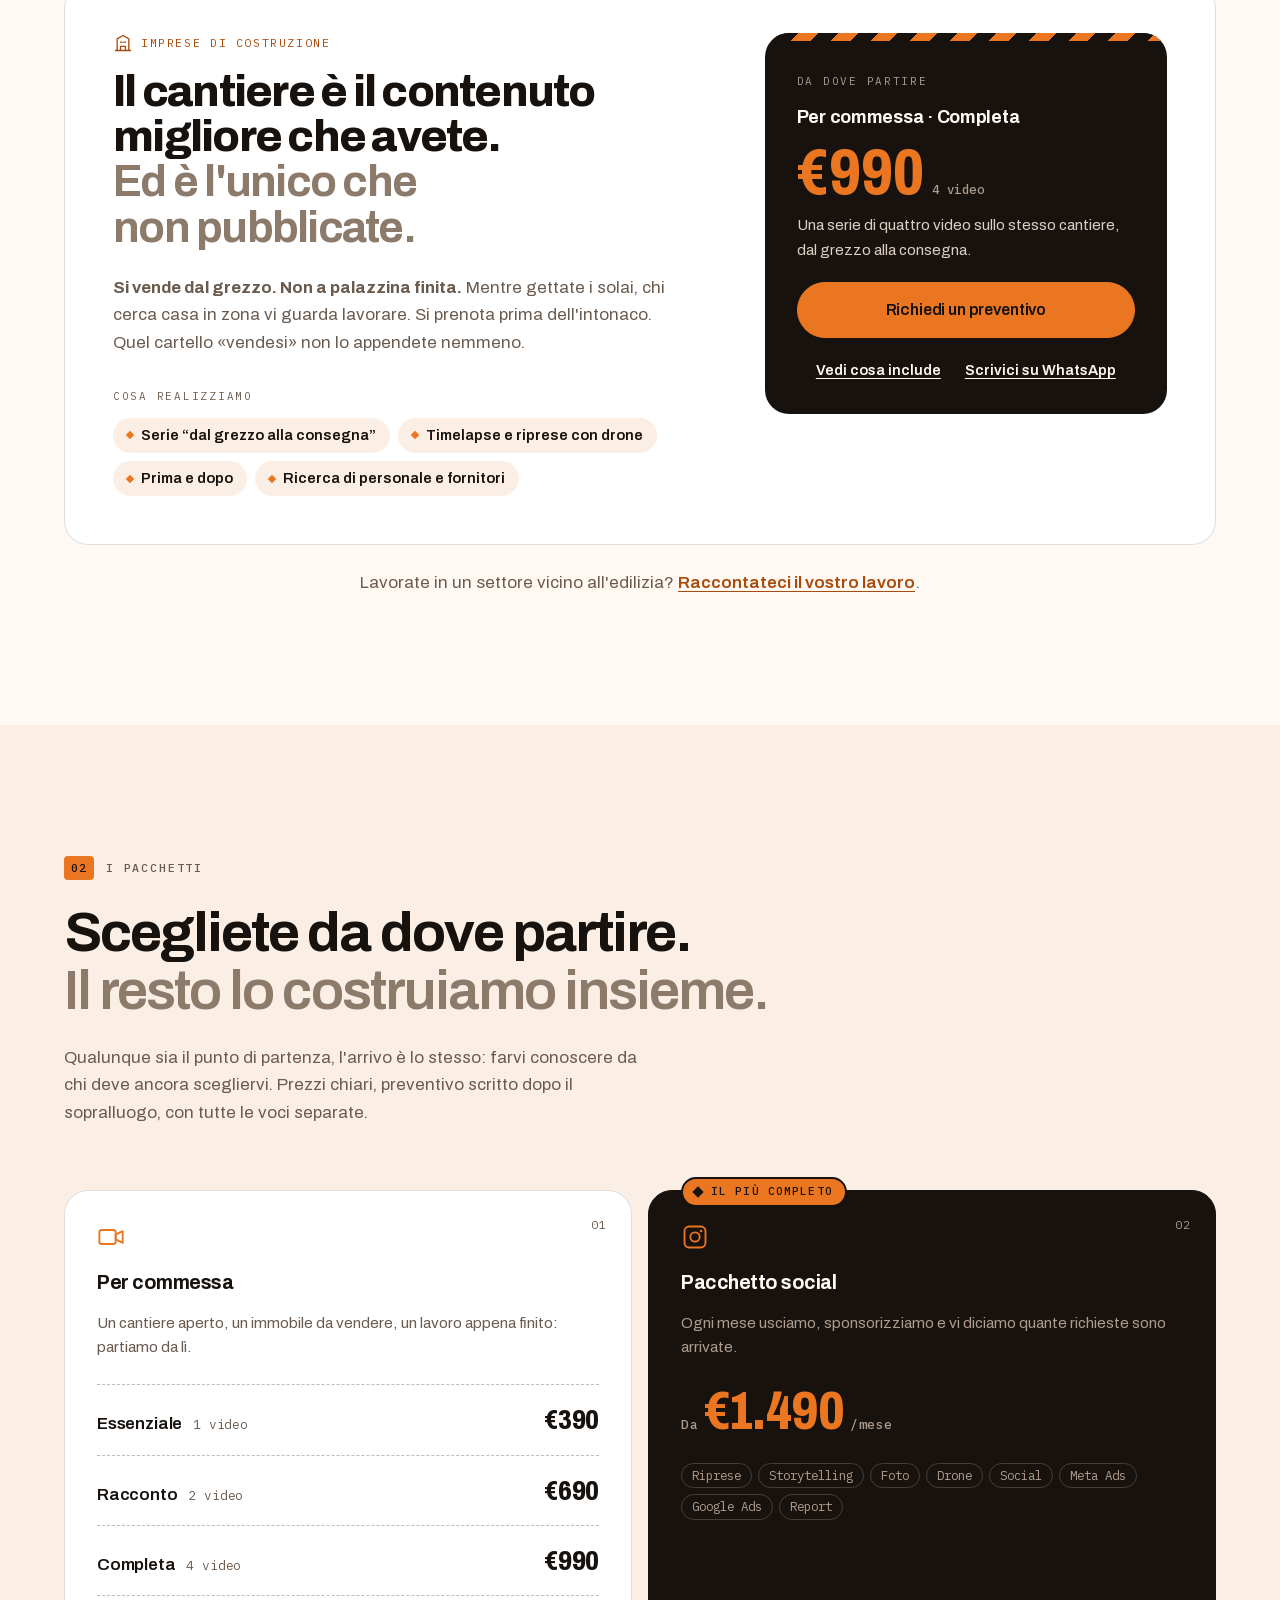
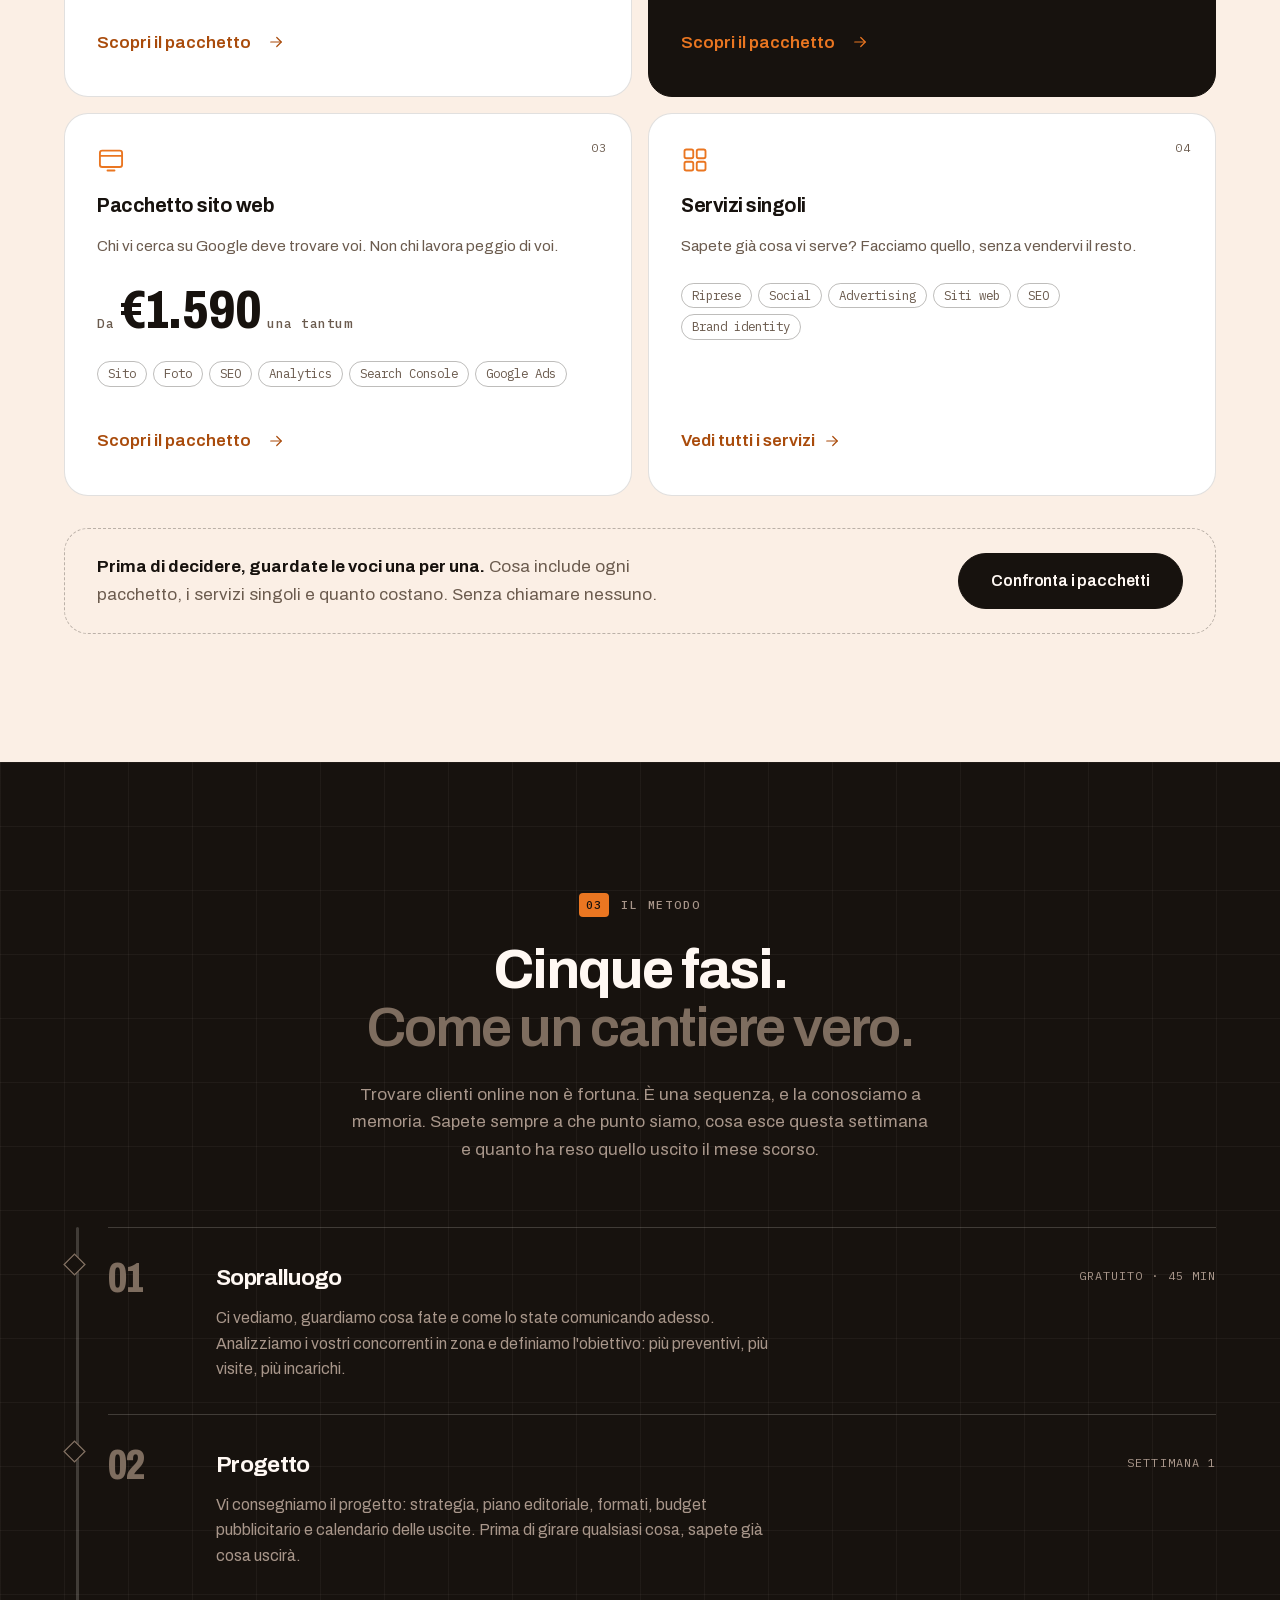
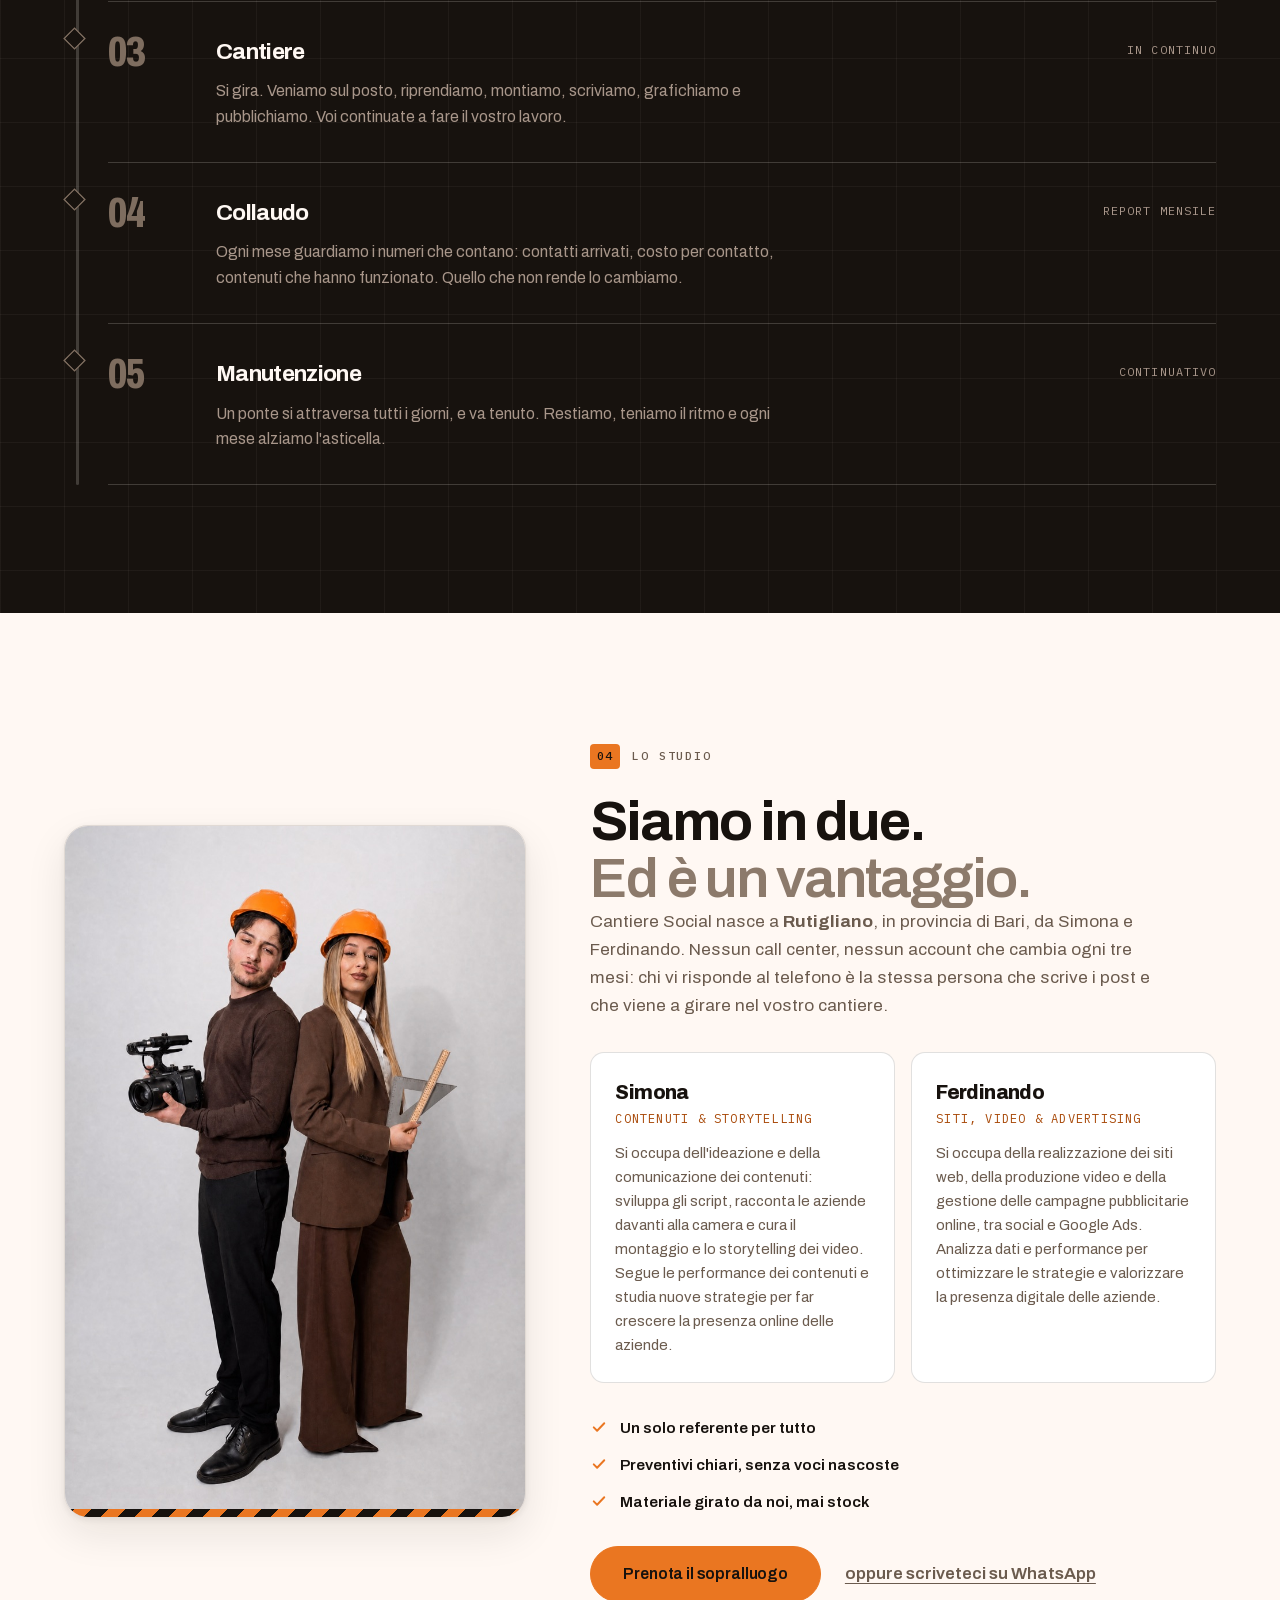
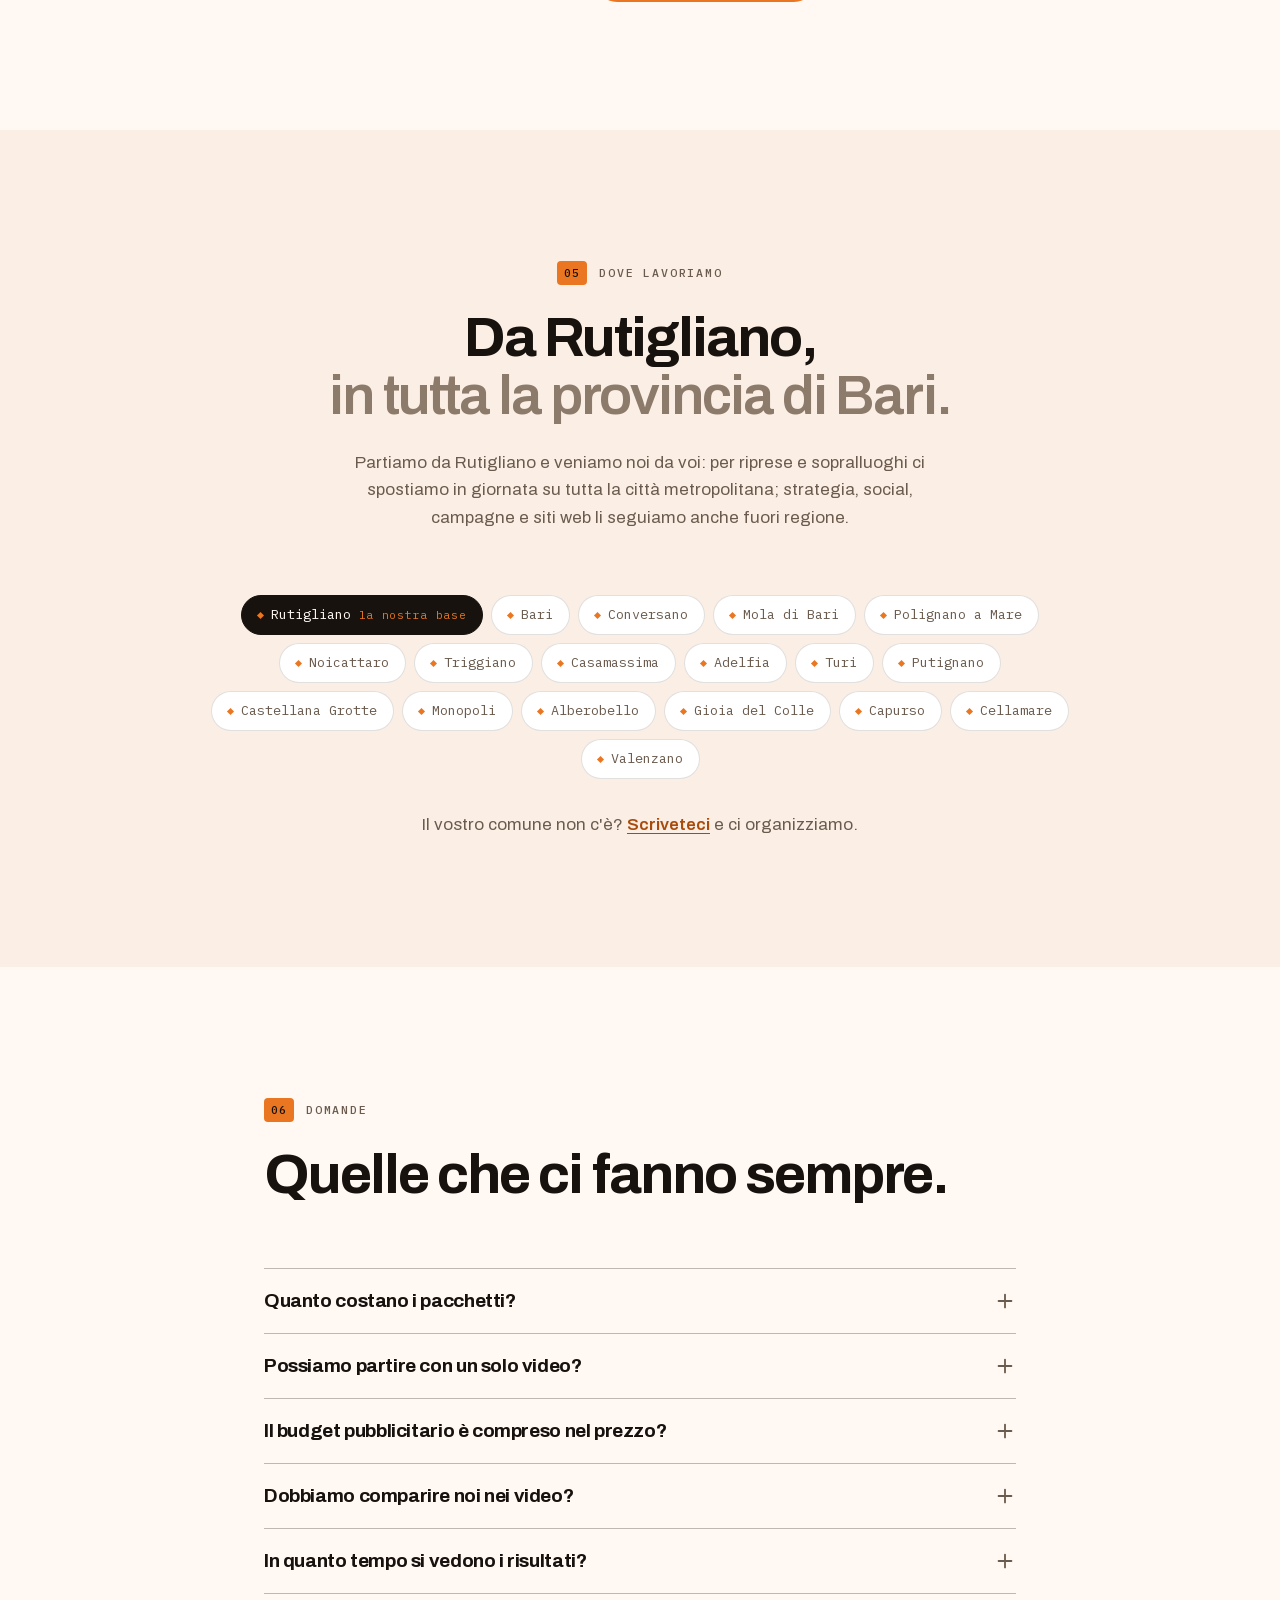
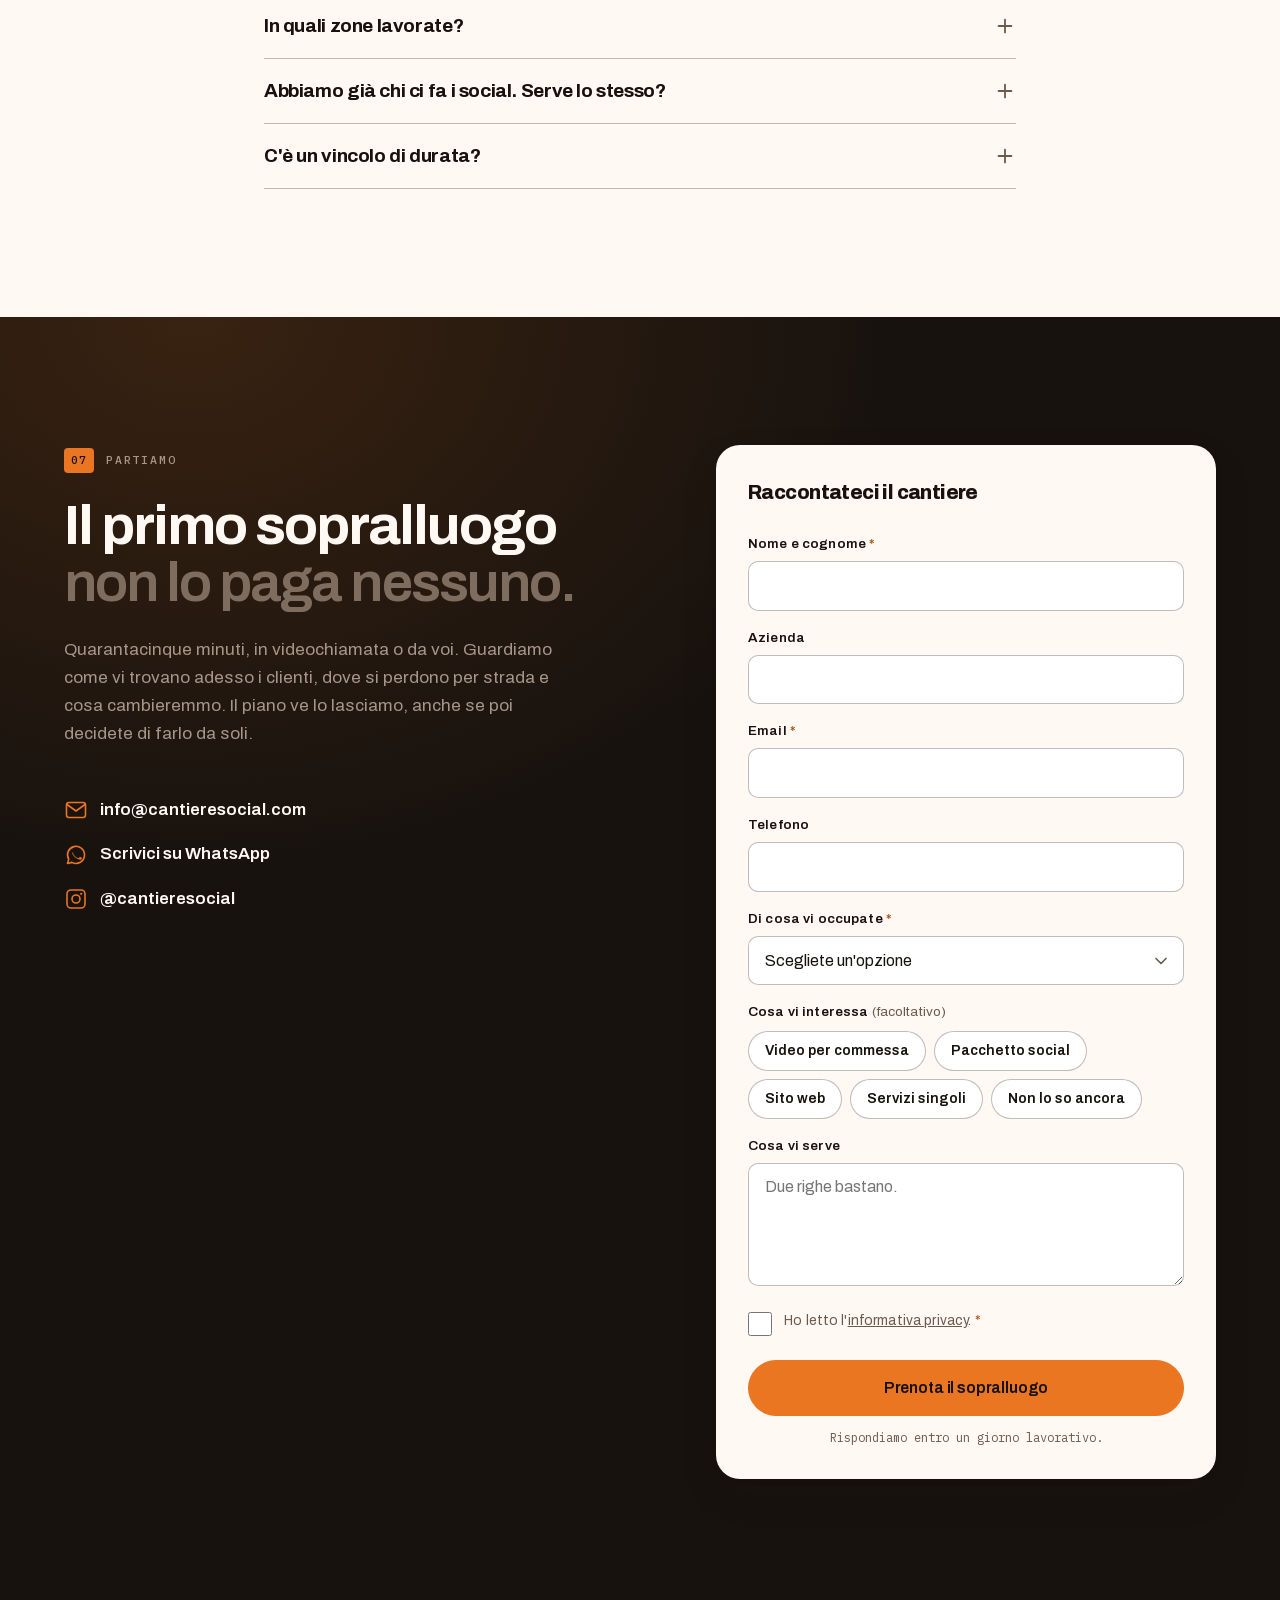
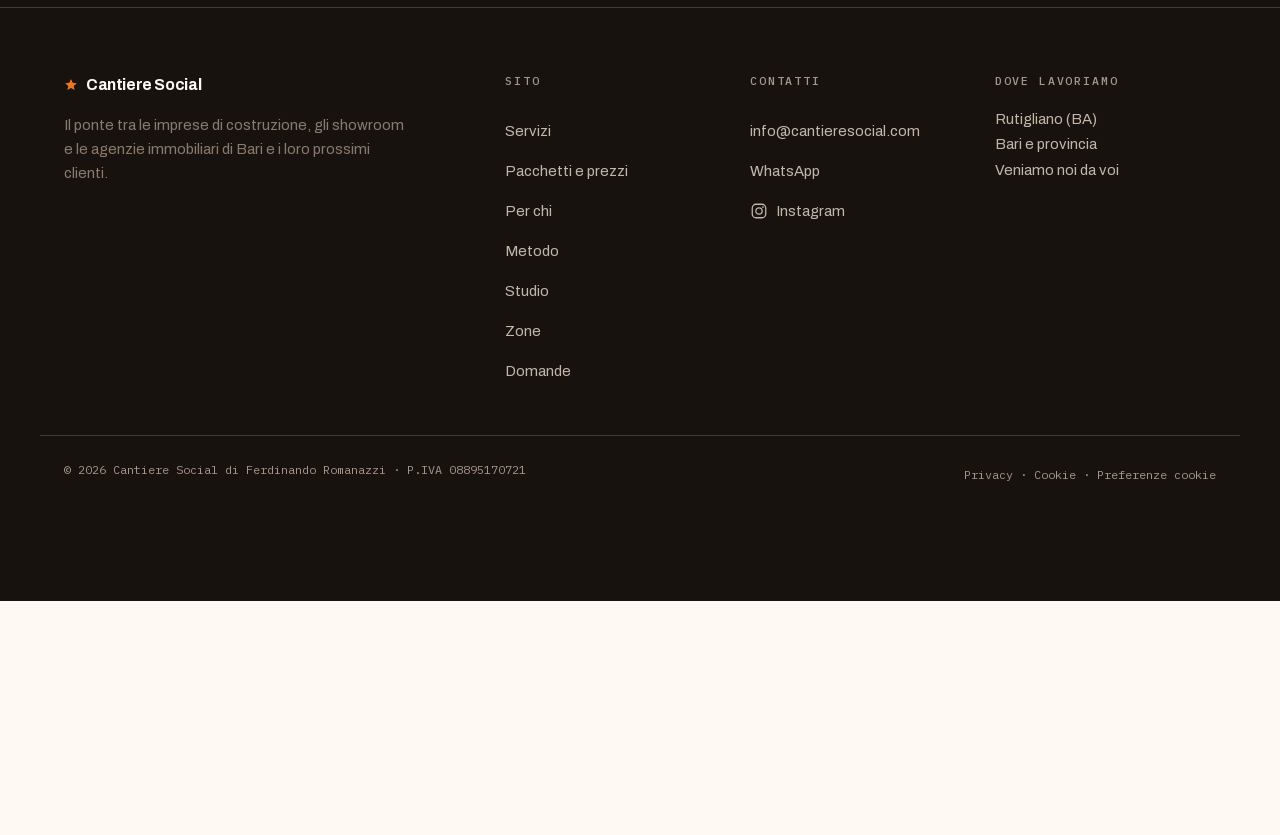
==== commit 4eae8ebb: "Animation toggle" ====
--- a/index.html
+++ b/index.html
@@ -26,28 +26,15 @@
 <link rel="icon" href="assets/favicon.svg" type="image/svg+xml">
 <link rel="apple-touch-icon" href="assets/og-mark.png">
 
-<link rel="preconnect" href="https://fonts.googleapis.com">
-<link rel="preconnect" href="https://fonts.gstatic.com" crossorigin>
-<link href="https://fonts.googleapis.com/css2?family=Archivo:wdth,wght@62..125,400..800&family=IBM+Plex+Mono:wght@400;500&display=swap" rel="stylesheet">
+<!-- la foto in apertura parte subito, in parallelo al resto -->
+<link rel="preload" as="image" type="image/avif" fetchpriority="high"
+      imagesrcset="assets/hero-team-560.avif 560w, assets/hero-team-720.avif 720w, assets/hero-team-984.avif 984w"
+      imagesizes="(max-width: 900px) calc(100vw - 48px), 486px">
+<!-- caratteri ospitati sul sito (vedi styles.css): il principale parte subito -->
+<link rel="preload" href="/assets/fonts/archivo-latin.woff2" as="font" type="font/woff2" crossorigin>
 <!-- ⚠️ Alzate ?v= a ogni modifica di CSS/JS: forza il browser a
      riscaricarli invece di riusare la copia in cache. -->
-<link rel="stylesheet" href="styles.css?v=26">
-
-<script>
-  /* Attiva l'intro prima del primo paint, così non c'è sfarfallio.
-     Chi ha chiesto meno animazioni al sistema operativo la salta del tutto,
-     e così chi arriva da un'altra pagina del sito o su un'ancora (#contatti):
-     rivedere l'intro a ogni passaggio farebbe solo perdere tempo. */
-  (function () {
-    try {
-      var interno = document.referrer.indexOf(location.origin) === 0;
-      if (!matchMedia('(prefers-reduced-motion: reduce)').matches && !location.hash && !interno) {
-        document.documentElement.classList.add('intro-on');
-      }
-    } catch (e) {}
-  })();
-</script>
-
+<link rel="stylesheet" href="styles.css?v=28">
 <!-- Attività senza sede aperta al pubblico: ci spostiamo presso i clienti.
      Per questo l'indirizzo è indicato solo a livello di comune, senza via
      né coordinate. sameAs: aggiungete Facebook, LinkedIn, TikTok se li avete. -->
@@ -139,27 +126,6 @@
 </head>
 <body>
 
-<!-- ══ INTRO ═════════════════════════════════════════════════════════
-     Schermata di apertura. Puramente visiva: il contenuto della pagina
-     esiste già sotto, quindi non ostacola né i lettori di schermo né
-     l'indicizzazione. Si autodistrugge dopo l'animazione. -->
-<div class="intro" id="intro" aria-hidden="true" inert>
-  <div class="intro__grid"></div>
-
-  <div class="intro__side"><span id="intro-fill"></span></div>
-
-  <div class="intro__brand">
-    <svg viewBox="0 0 24 24" width="16" height="16" aria-hidden="true" focusable="false">
-      <path d="M12 1.6l2.9 6.6 7.1.7-5.3 4.8 1.5 7-6.2-3.6-6.2 3.6 1.5-7L2 8.9l7.1-.7z" fill="currentColor"/>
-    </svg>
-    <span>Cantiere Social</span>
-  </div>
-
-  <p class="intro__status">Allestimento del cantiere</p>
-
-  <p class="intro__count"><span id="intro-num">0</span><i>%</i></p>
-</div>
-
 <a class="skip-link" href="#main">Vai al contenuto principale</a>
 
 <!-- ══ NAV ═══════════════════════════════════════════════════════════ -->
@@ -246,37 +212,42 @@
 
   <div class="wrap hero__inner">
     <div class="hero__copy">
-      <p class="eyebrow reveal">
+      <p class="eyebrow">
         <span class="eyebrow__dot" aria-hidden="true"></span>
         <span class="hide-sm">Rutigliano (BA) ·</span> Simona &amp; Ferdinando
       </p>
 
-      <h1 class="hero__title reveal">
+      <h1 class="hero__title">
         <span class="muted">Il ponte tra voi</span><br>
         <strong>e chi vi sta cercando.</strong>
       </h1>
 
-      <p class="hero__sub reveal">
+      <p class="hero__sub">
         In questo momento, a dieci chilometri da voi, qualcuno cerca esattamente
         quello che sapete fare. <strong>E sta chiamando un altro.</strong><br>
         Noi sappiamo come farlo arrivare a voi: imprese di costruzione, showroom e
         agenzie immobiliari di <strong>Bari e provincia</strong>.
       </p>
 
-      <div class="hero__actions reveal">
+      <div class="hero__actions">
         <a class="btn btn--orange btn--lg" href="#contatti">Contattaci</a>
         <a class="btn btn--ghost btn--lg" href="#servizi">Vedi i pacchetti</a>
       </div>
 
-      <ul class="hero__ticks reveal" role="list">
+      <ul class="hero__ticks" role="list">
         <li>Sopralluogo gratuito</li>
         <li>Prezzi chiari, da €390</li>
         <li>Ogni mese: contatti e costi</li>
       </ul>
     </div>
 
-    <div class="hero__media reveal">
-      <img src="assets/hero-team.png" alt="Simona e Ferdinando di Cantiere Social, con caschetto arancione, videocamera e squadra da disegno." width="984" height="1200" fetchpriority="high" decoding="async">
+    <div class="hero__media">
+      <picture>
+        <source type="image/avif"
+                srcset="assets/hero-team-560.avif 560w, assets/hero-team-720.avif 720w, assets/hero-team-984.avif 984w"
+                sizes="(max-width: 900px) calc(100vw - 48px), 486px">
+        <img src="assets/hero-team.jpg" alt="Simona e Ferdinando di Cantiere Social, con caschetto arancione, videocamera e squadra da disegno." width="984" height="1200" fetchpriority="high" decoding="async">
+      </picture>
       <div class="hero__badge" aria-hidden="true">
         <span class="hero__badge-num">2</span>
         <span class="hero__badge-lbl">persone, sempre le stesse</span>
@@ -865,7 +836,7 @@
   </div>
 </footer>
 
-<script src="script.js?v=24" defer></script>
+<script src="script.js?v=25" defer></script>
 
 <!-- Banner cookie e tag Google Ads. Resta inattivo finché in consenso.js
      non è compilato GOOGLE_ADS_ID (vedi LEGGIMI.md). -->
--- a/styles.css
+++ b/styles.css
@@ -3,6 +3,39 @@
    Design system: "sito di cantiere" — carta da progetto, arancio
    sicurezza, tipografia da cartello.
    ═══════════════════════════════════════════════════════════════════ */
+
+/* ── CARATTERI (ospitati sul sito) ───────────────────────────────────
+   Prima arrivavano da Google Fonts: due server esterni da contattare
+   prima di vedere il testo, e un trasferimento dell'IP a Google ad ogni
+   visita. Ora stanno in /assets/fonts, solo l'alfabeto latino (copre
+   anche à è é ì ò ù € « »). Licenza: SIL Open Font License 1.1.
+   Archivo è variabile: un solo file per tutti i pesi (400-800) e le
+   larghezze (62%-125%) che usiamo, compreso il condensato. */
+@font-face {
+  font-family: 'Archivo';
+  font-style: normal;
+  font-weight: 400 800;
+  font-stretch: 62% 125%;
+  font-display: swap;
+  src: url(/assets/fonts/archivo-latin.woff2) format('woff2');
+  unicode-range: U+0000-00FF, U+0131, U+0152-0153, U+02BB-02BC, U+02C6, U+02DA, U+02DC, U+0304, U+0308, U+0329, U+2000-206F, U+20AC, U+2122, U+2191, U+2193, U+2212, U+2215, U+FEFF, U+FFFD;
+}
+@font-face {
+  font-family: 'IBM Plex Mono';
+  font-style: normal;
+  font-weight: 400;
+  font-display: swap;
+  src: url(/assets/fonts/plexmono-400-latin.woff2) format('woff2');
+  unicode-range: U+0000-00FF, U+0131, U+0152-0153, U+02BB-02BC, U+02C6, U+02DA, U+02DC, U+0304, U+0308, U+0329, U+2000-206F, U+20AC, U+2122, U+2191, U+2193, U+2212, U+2215, U+FEFF, U+FFFD;
+}
+@font-face {
+  font-family: 'IBM Plex Mono';
+  font-style: normal;
+  font-weight: 500;
+  font-display: swap;
+  src: url(/assets/fonts/plexmono-500-latin.woff2) format('woff2');
+  unicode-range: U+0000-00FF, U+0131, U+0152-0153, U+02BB-02BC, U+02C6, U+02DA, U+02DC, U+0304, U+0308, U+0329, U+2000-206F, U+20AC, U+2122, U+2191, U+2193, U+2212, U+2215, U+FEFF, U+FFFD;
+}
 
 /* ── TOKENS ──────────────────────────────────────────────────────── */
 :root {
@@ -1108,114 +1141,6 @@
   .nav__ig { display: none; }   /* nel menu mobile c'è già la voce dedicata */
 }
 
-/* ── INTRO / SCHERMATA DI APERTURA ───────────────────────────────── */
-
-/* blocca lo scorrimento finché l'intro è visibile */
-html.intro-on, html.intro-on body { overflow: hidden; }
-
-/* senza la classe .intro-on (reduced-motion, o JS assente) non esiste */
-.intro { display: none; }
-
-.intro-on .intro {
-  display: block;
-  position: fixed; inset: 0;
-  z-index: 300;
-  background: var(--cream);
-  transform: translateY(0);
-  transition: transform .78s cubic-bezier(.76, 0, .24, 1);
-
-  /* Rete di sicurezza: se il JS non parte, dopo 6s l'intro sparisce da sola
-     invece di lasciare il sito irraggiungibile. */
-  animation: intro-failsafe 0s 6s forwards;
-}
-@keyframes intro-failsafe { to { transform: translateY(-100%); visibility: hidden; } }
-
-.intro.is-done { transform: translateY(-100%); }
-
-/* griglia da foglio di progetto, come nell'hero */
-.intro__grid {
-  position: absolute; inset: 0;
-  background-image:
-    linear-gradient(to right, rgba(23,18,14,.05) 1px, transparent 1px),
-    linear-gradient(to bottom, rgba(23,18,14,.05) 1px, transparent 1px);
-  background-size: 64px 64px;
-  mask-image: radial-gradient(110% 80% at 50% 40%, #000 25%, transparent 80%);
-  -webkit-mask-image: radial-gradient(110% 80% at 50% 40%, #000 25%, transparent 80%);
-}
-
-/* barra di avanzamento sul bordo destro, cresce dal basso */
-.intro__side {
-  position: absolute; top: 0; right: 0; bottom: 0;
-  width: 8px;
-  background: rgba(23, 18, 14, .07);
-}
-.intro__side span {
-  position: absolute; left: 0; right: 0; bottom: 0;
-  height: 0%;
-  background: var(--orange);
-  will-change: height;
-}
-
-.intro__brand {
-  position: absolute; top: 32px; left: 32px;
-  display: inline-flex; align-items: center; gap: var(--sp-2);
-  font-family: var(--font-display);
-  font-weight: 700; font-size: 1rem;
-  letter-spacing: -.025em;
-}
-.intro__brand svg { color: var(--orange); }
-
-.intro__status {
-  position: absolute; left: 32px; bottom: 38px;
-  font-family: var(--font-mono);
-  font-size: .74rem;
-  letter-spacing: .16em;
-  text-transform: uppercase;
-  color: var(--fg-muted);
-}
-/* puntini animati dopo la scritta */
-.intro__status::after {
-  content: "";
-  animation: intro-dots 1.2s steps(4, end) infinite;
-}
-@keyframes intro-dots {
-  0%   { content: ""; }
-  25%  { content: "."; }
-  50%  { content: ".."; }
-  75%  { content: "..."; }
-}
-
-/* contatore in basso a destra */
-.intro__count {
-  position: absolute; right: 40px; bottom: 24px;
-  display: flex; align-items: baseline; gap: 2px;
-  font-family: var(--font-mono);
-  font-weight: 500;
-  font-size: clamp(3.5rem, 13vw, 8rem);
-  line-height: 1;
-  letter-spacing: -.06em;
-  font-variant-numeric: tabular-nums;
-  color: var(--ink);
-}
-.intro__count i {
-  font-style: normal;
-  font-size: .3em;
-  color: var(--orange);
-  letter-spacing: 0;
-}
-
-@media (max-width: 720px) {
-  .intro__brand  { top: 24px; left: 24px; }
-  .intro__status { left: 24px; bottom: 30px; }
-  .intro__count  { right: 24px; bottom: 18px; }
-  .intro__side   { width: 6px; }
-}
-
-@media (prefers-reduced-motion: reduce) {
-  .intro, .intro-on .intro { display: none; }
-  html.intro-on, html.intro-on body { overflow: visible; }
-}
-
 /* ── FORM: trappola anti-spam e stati d'invio ────────────────────── */
 
 /* Nascosta senza display:none — alcuni bot ignorano i campi con
@@ -1472,7 +1397,7 @@
   position: fixed;
   left: var(--sp-4); right: var(--sp-4);
   bottom: max(var(--sp-4), env(safe-area-inset-bottom));
-  z-index: 250;                 /* sopra il menu (100), sotto l'intro (300) */
+  z-index: 250;                 /* sopra il menu (100) */
   display: flex; justify-content: center;
   pointer-events: none;
 }
@@ -1612,7 +1537,7 @@
   position: fixed;
   right: var(--sp-4);
   bottom: max(var(--sp-4), env(safe-area-inset-bottom));
-  z-index: 240;                 /* sotto il banner cookie (250) e l'intro (300) */
+  z-index: 240;                 /* sotto il banner cookie (250) */
   display: flex; flex-direction: column; align-items: flex-end;
   gap: var(--sp-3);
   transition: bottom .25s var(--ease);
